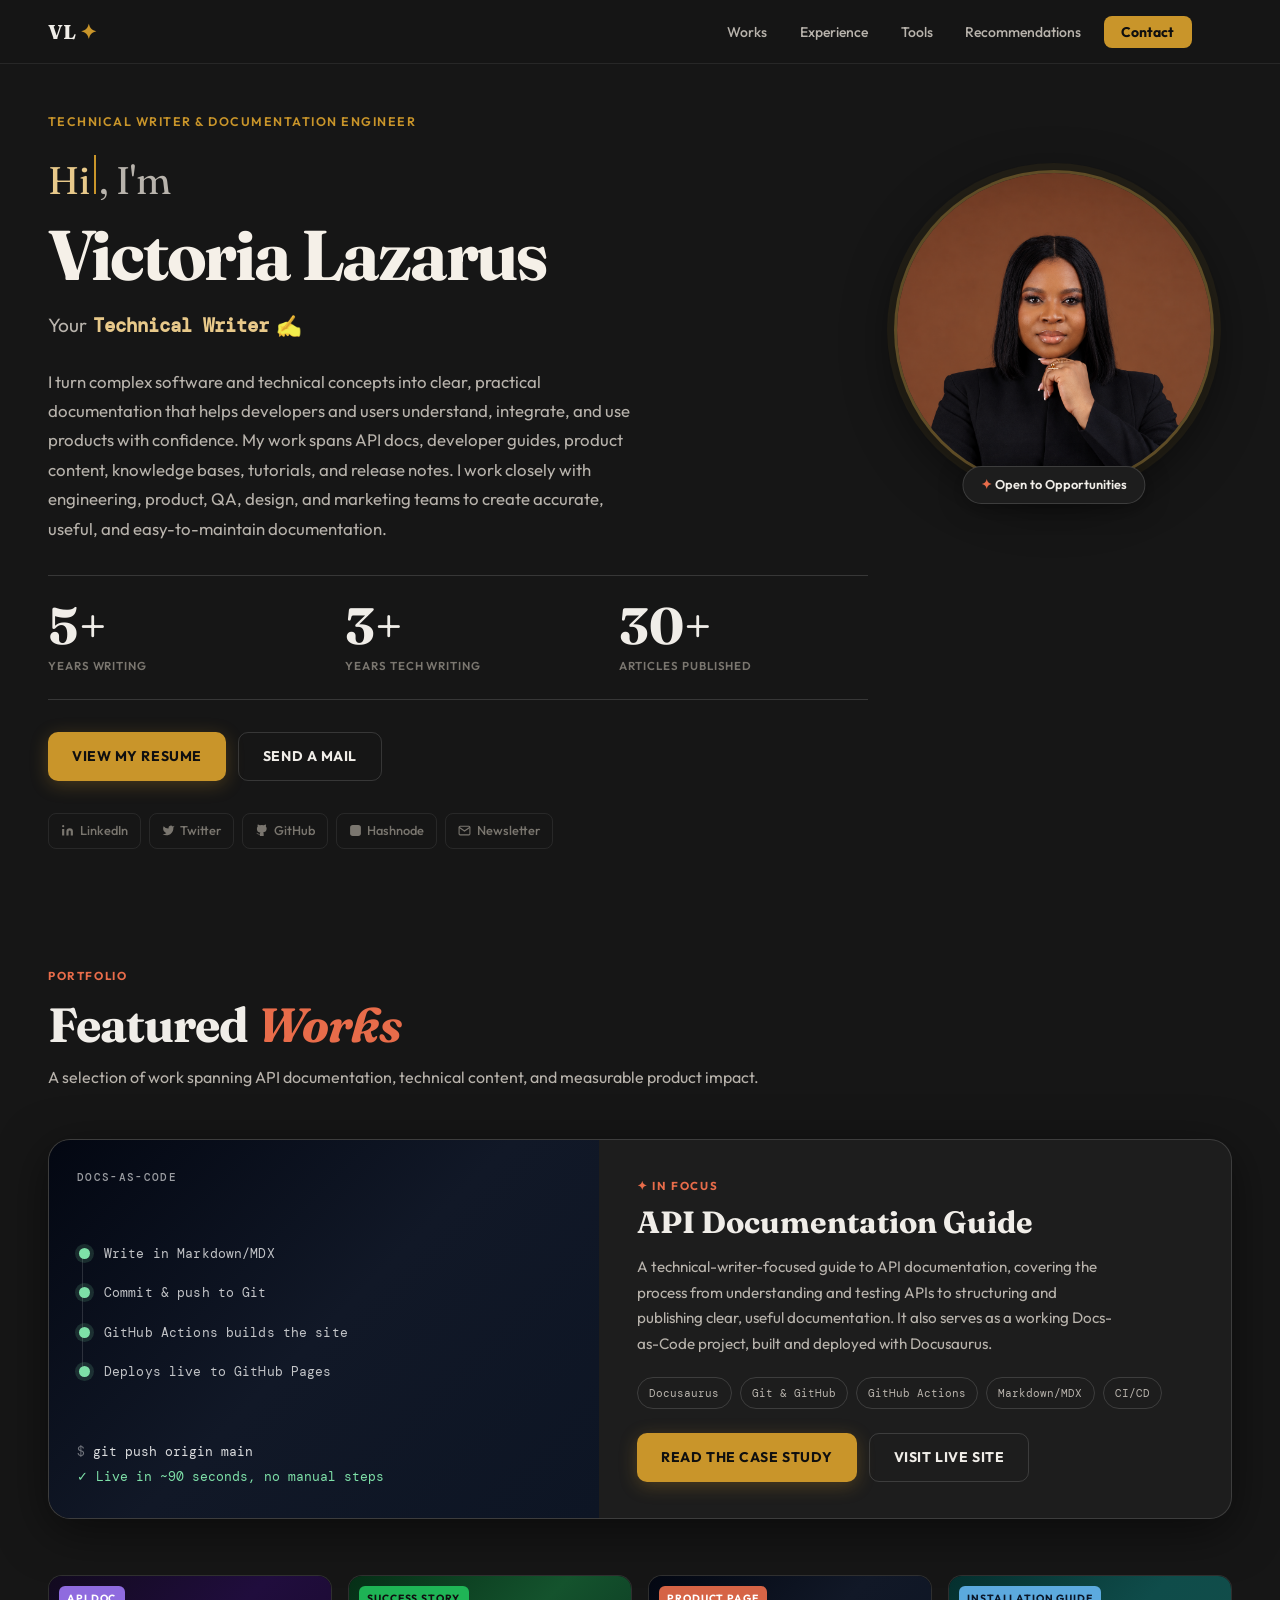
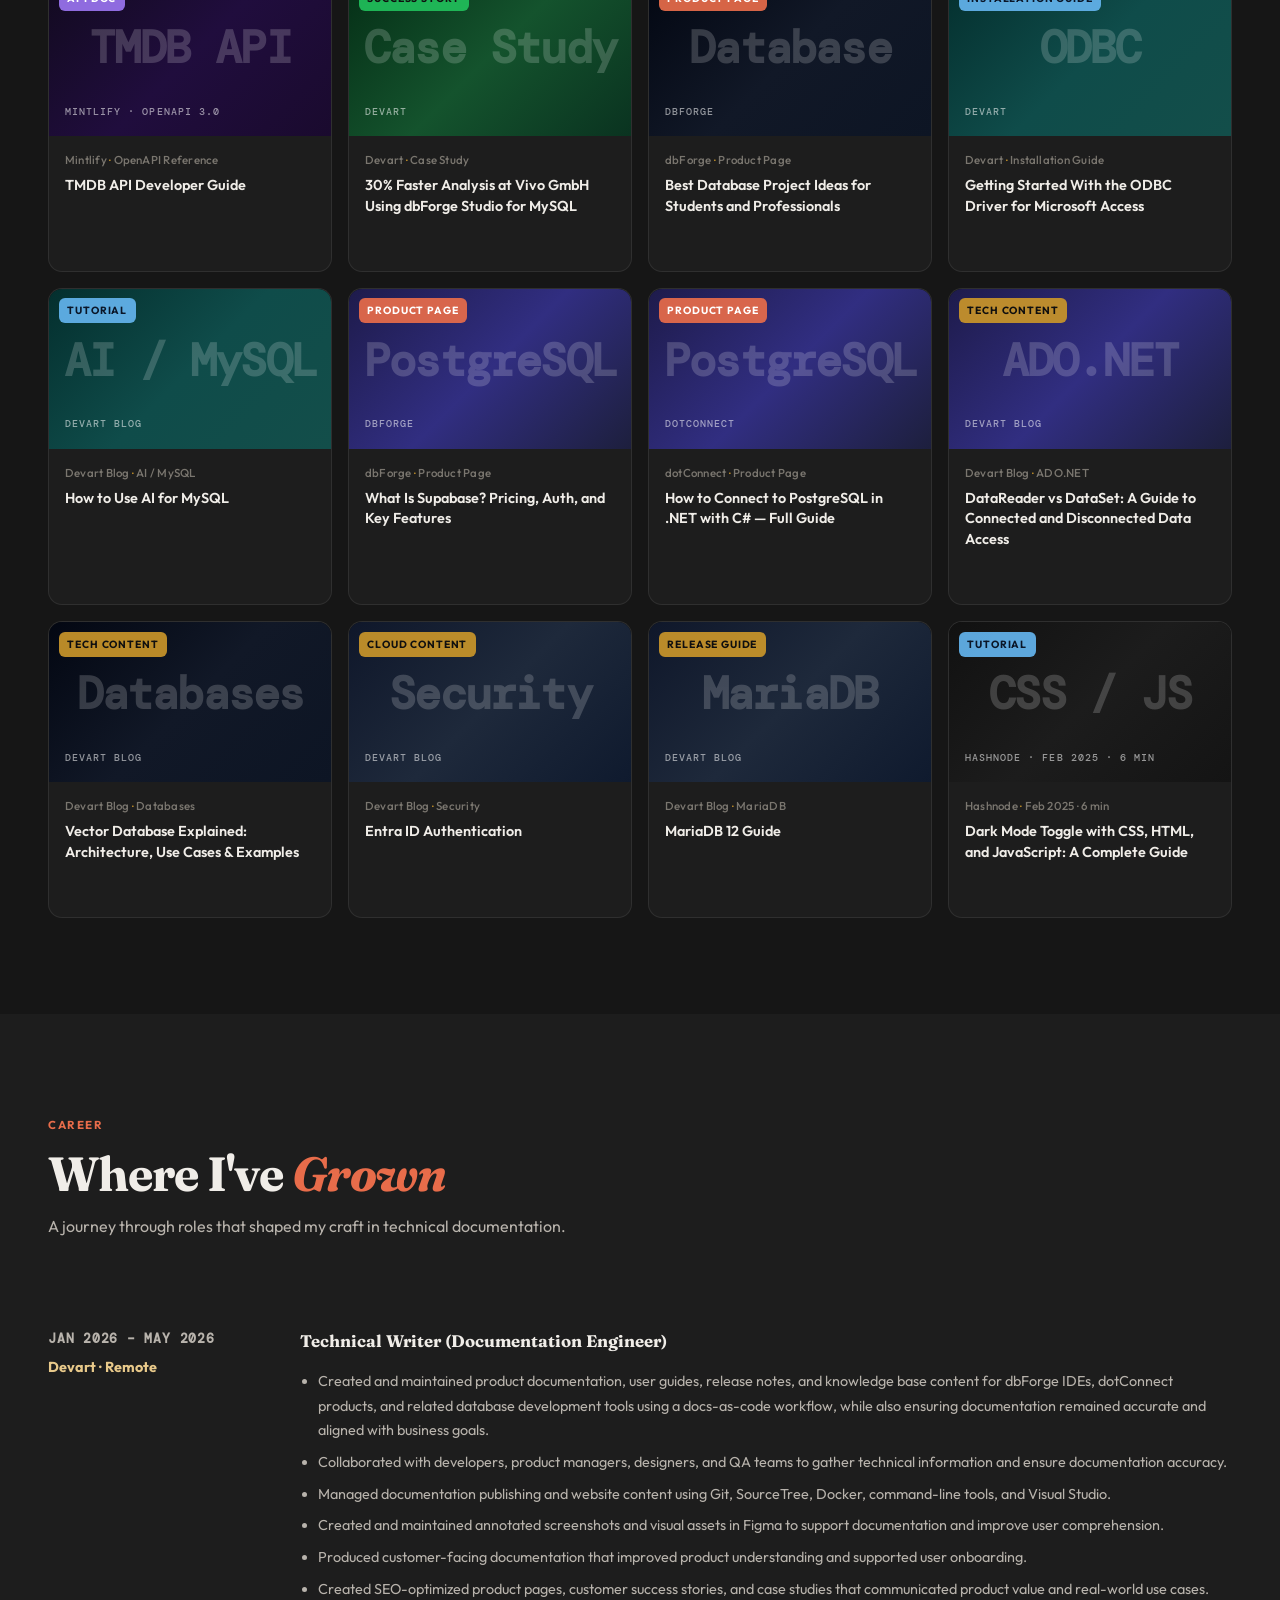
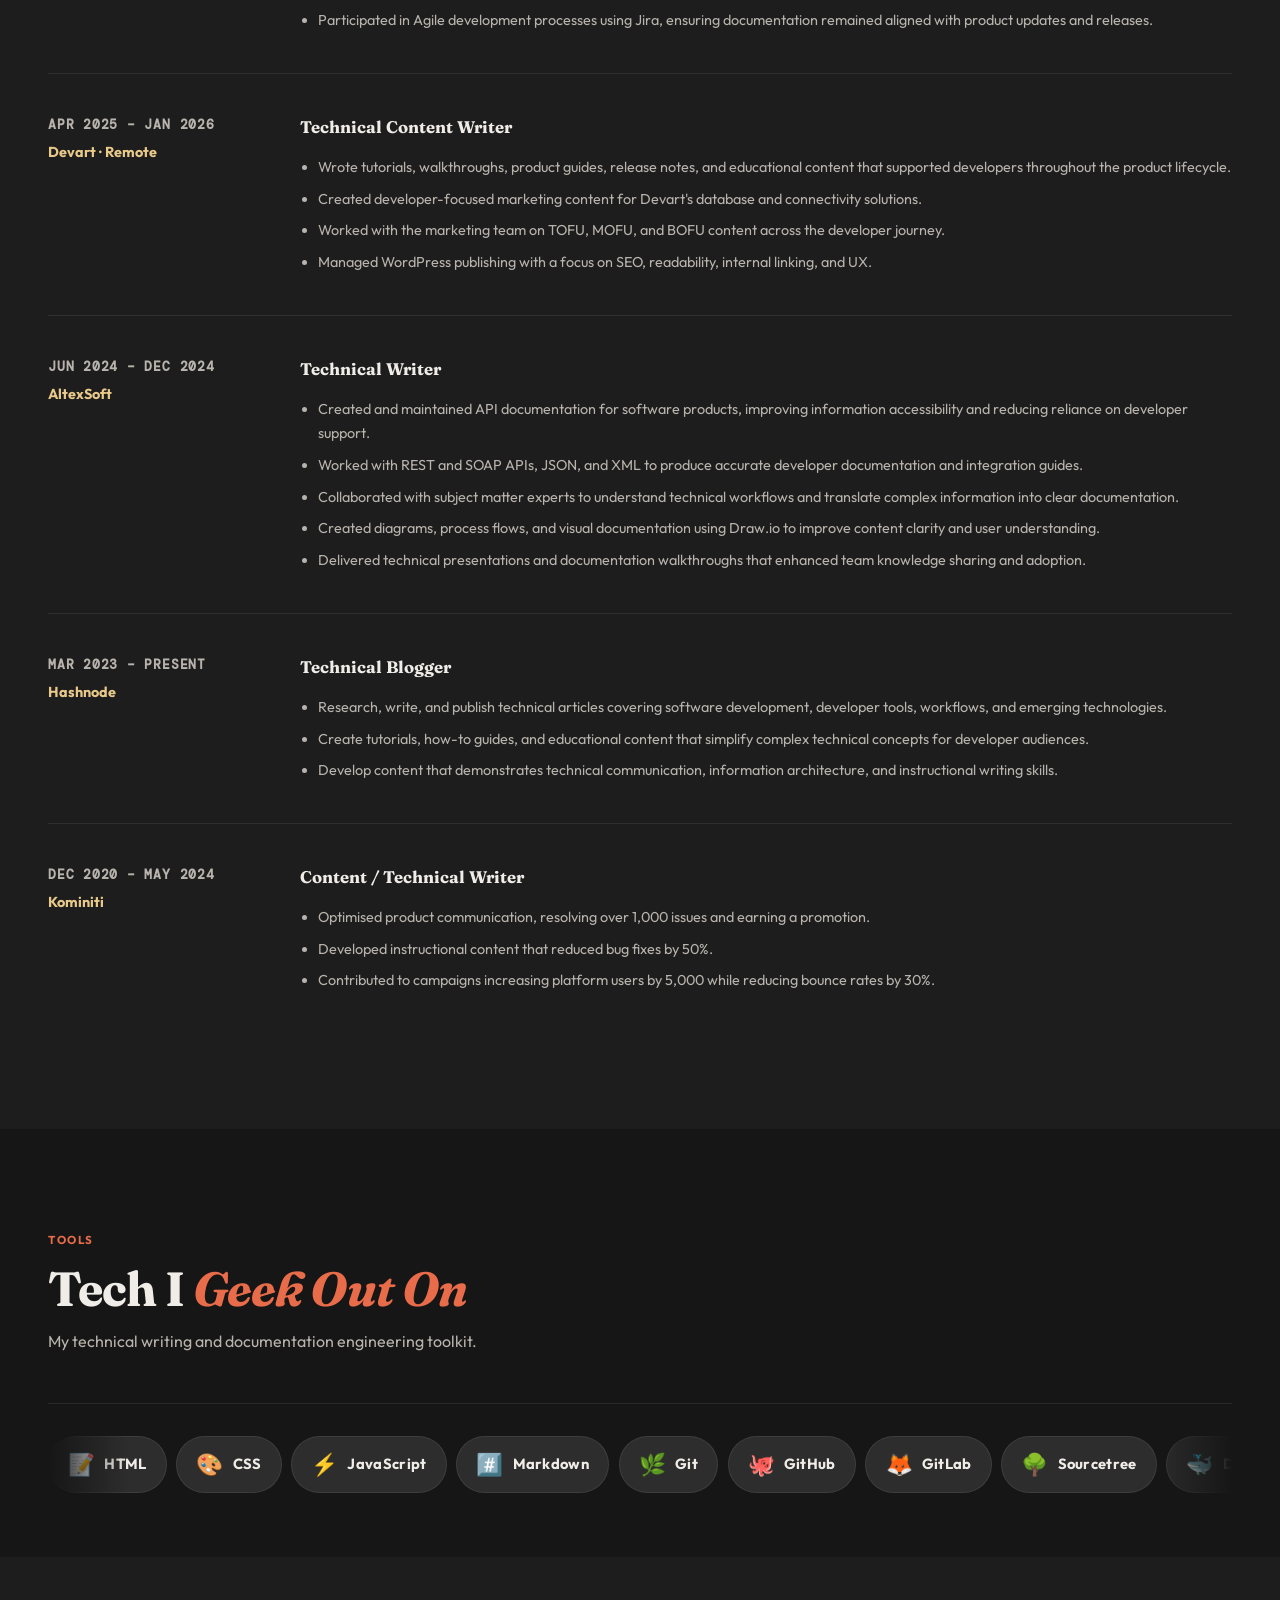
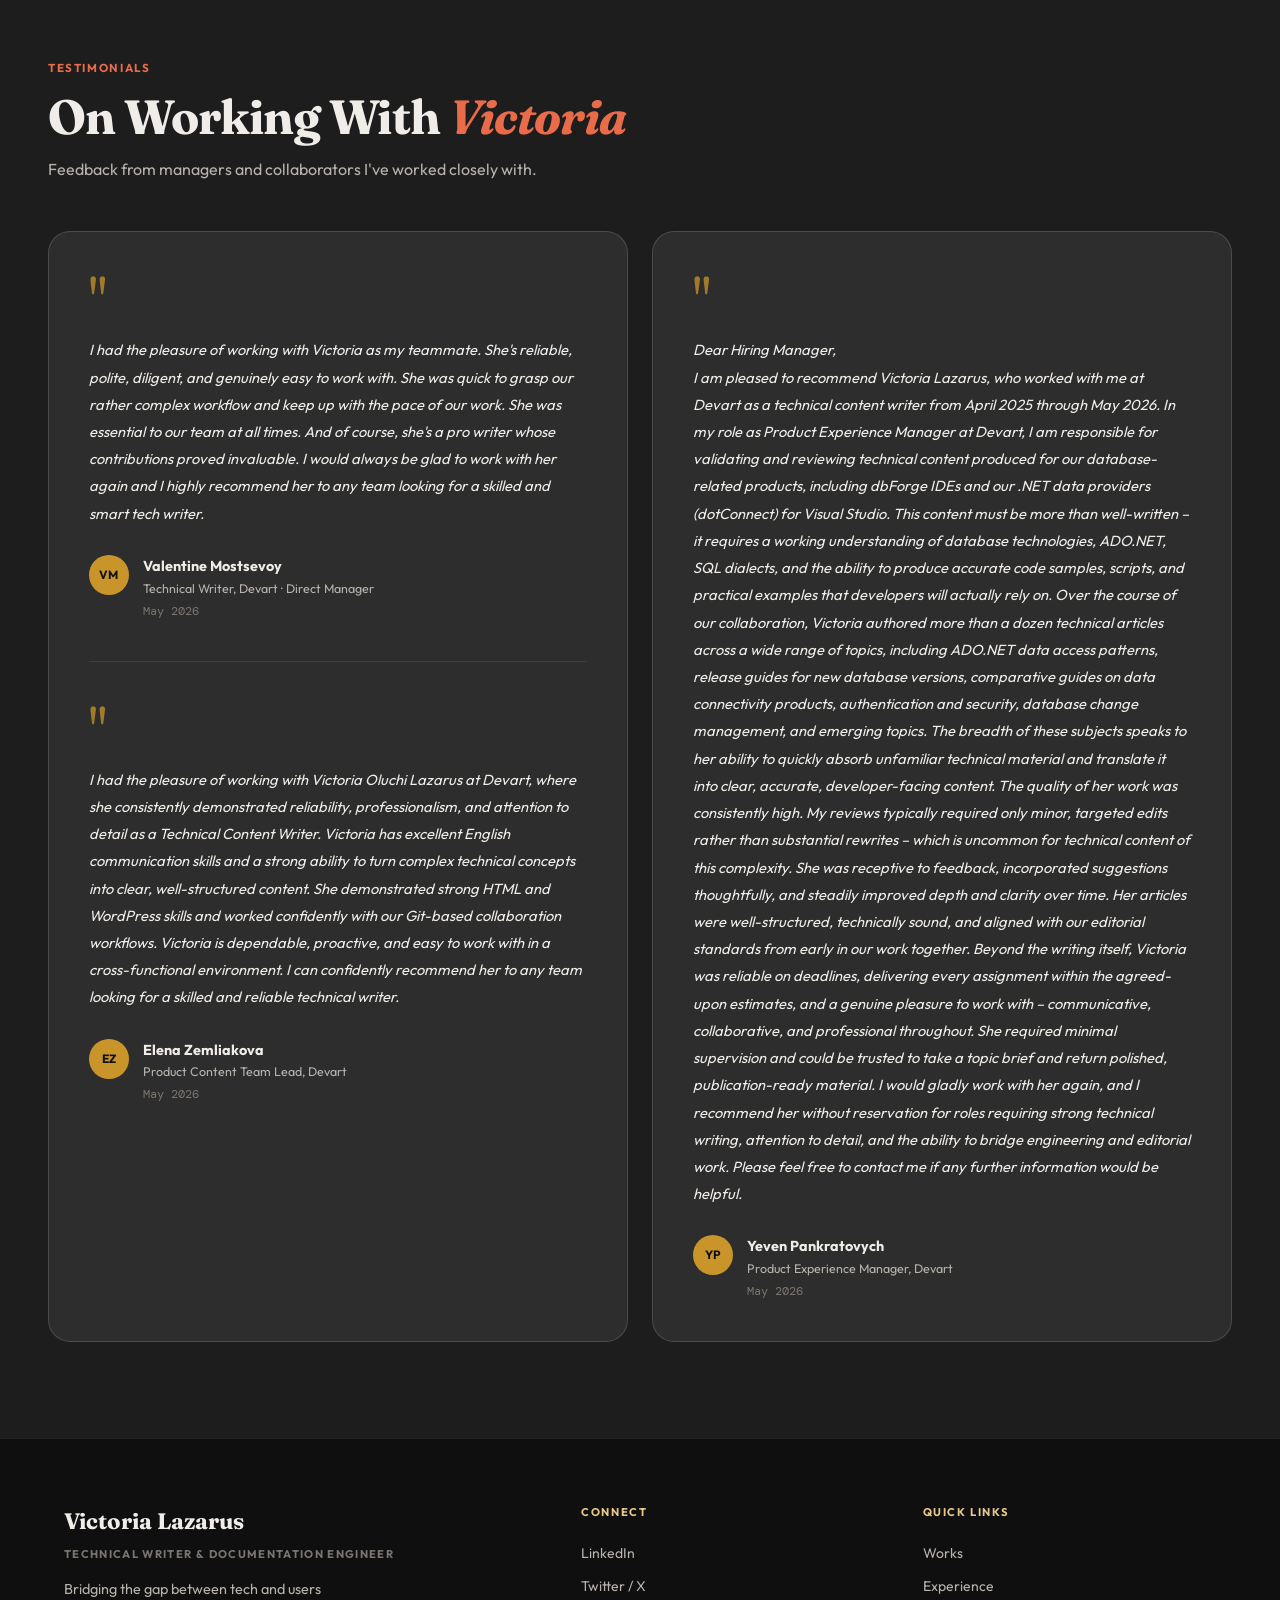
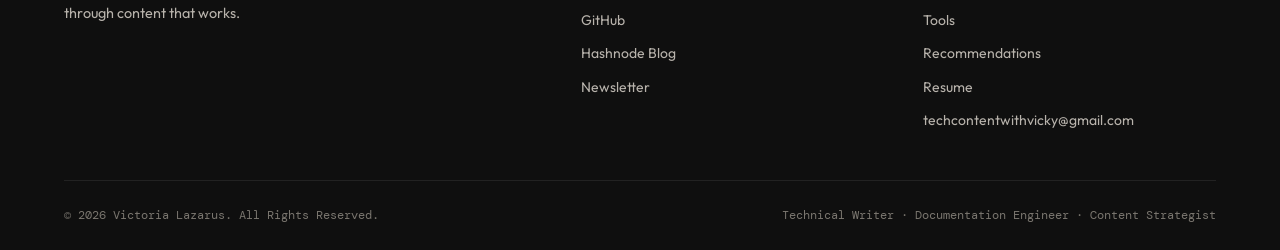
==== index.html @ 42a5b12c "Edit bio for clarity" ====
<!DOCTYPE html>
<html lang="en">
<head>
  <meta charset="UTF-8" />
  <meta name="viewport" content="width=device-width, initial-scale=1.0" />
  <title>Victoria Lazarus — Technical Writer</title>
  <meta name="description" content="Technical Writer & Documentation Engineer with experience in developer content, API documentation, and content strategy." />
  <link href="https://fonts.googleapis.com/css2?family=Fraunces:ital,wght@0,400;0,700;1,400;1,700&family=Outfit:wght@300;400;500;600;700&family=DM+Mono:wght@400;500&display=swap" rel="stylesheet" />
  <link rel="stylesheet" href="styles.css?v=9" />
  <style>
    /* ── CUSTOM CARD VISUALS ── */
    .card-visual {
      width: 100%; height: 100%;
      display: flex; flex-direction: column;
      align-items: flex-start; justify-content: flex-end;
      padding: 1rem;
      position: relative; overflow: hidden;
    }
    .card-visual-icon {
      position: absolute; top: 50%; left: 50%;
      transform: translate(-50%, -60%);
      font-size: 2.8rem; opacity: 0.18;
      pointer-events: none;
      font-family: 'DM Mono', monospace;
      color: #fff; white-space: nowrap;
      letter-spacing: -0.04em; font-weight: 700;
    }
    .card-visual-tag {
      font-family: 'DM Mono', monospace;
      font-size: 0.65rem; font-weight: 500;
      letter-spacing: 0.1em; text-transform: uppercase;
      opacity: 0.55; color: #fff; position: relative; z-index: 1;
    }
    /* card colour themes */
    .cv-indigo  { background: linear-gradient(135deg, #1e1b4b 0%, #312e81 50%, #1d1f3d 100%); }
    .cv-teal    { background: linear-gradient(135deg, #042f2e 0%, #0f4c4a 50%, #134e4a 100%); }
    .cv-slate   { background: linear-gradient(135deg, #0f172a 0%, #1e293b 50%, #0f1a2e 100%); }
    .cv-amber   { background: linear-gradient(135deg, #1c1200 0%, #3d2800 50%, #2a1c00 100%); }
    .cv-rose    { background: linear-gradient(135deg, #1f0a0a 0%, #3b1010 50%, #2a0d0d 100%); }
    .cv-violet  { background: linear-gradient(135deg, #1a0a2e 0%, #2d1060 50%, #1e0a3c 100%); }
    .cv-emerald { background: linear-gradient(135deg, #052e16 0%, #14532d 50%, #0a3320 100%); }
    .cv-blue    { background: linear-gradient(135deg, #0a1628 0%, #0c2a52 50%, #071220 100%); }
    .cv-navy    { background: linear-gradient(135deg, #030712 0%, #111827 50%, #0d1524 100%); }
    .cv-green   { background: linear-gradient(135deg, #0a1a0a 0%, #0d2b0d 50%, #112211 100%); }
    .cv-crimson { background: linear-gradient(135deg, #1a0a0a 0%, #2f0d0d 50%, #3d1515 100%); }
    .cv-gold    { background: linear-gradient(135deg, #1a1400 0%, #332800 50%, #2a2000 100%); }
    .cv-ocean   { background: linear-gradient(135deg, #00111a 0%, #00243a 50%, #001829 100%); }
    .cv-purple  { background: linear-gradient(135deg, #120a1f 0%, #200d3d 50%, #1a0a2e 100%); }
    .cv-dark    { background: linear-gradient(135deg, #111111 0%, #1c1c1c 50%, #141414 100%); }

    /* ── SPOTLIGHT: FEATURED PROJECT ── */
    .spotlight {
      display: grid; grid-template-columns: 1fr 1.15fr; gap: 0;
      border: 1px solid var(--border2); border-radius: var(--radius-lg);
      overflow: hidden; margin-bottom: 3.5rem; background: var(--surface);
      box-shadow: var(--shadow-lg);
    }
    .spotlight-visual {
      position: relative; min-height: 300px;
      display: flex; flex-direction: column; justify-content: space-between;
      padding: 1.75rem;
    }
    .spotlight-visual-tag {
      font-family: 'DM Mono', monospace; font-size: 0.7rem; font-weight: 500;
      letter-spacing: 0.12em; text-transform: uppercase; color: rgba(255,255,255,0.6);
    }
    .spotlight-terminal {
      font-family: 'DM Mono', monospace; font-size: 0.8rem; line-height: 2;
      color: rgba(255,255,255,0.85);
    }
    .spotlight-terminal .st-dim { color: rgba(255,255,255,0.4); }
    .spotlight-terminal .st-accent { color: #7ee0a8; }

    .spotlight-pipeline {
      display: flex; flex-direction: column; gap: 1.15rem;
      margin: 1.75rem 0; padding-left: 0.15rem; position: relative;
    }
    .spotlight-pipeline::before {
      content: ''; position: absolute; left: 5px; top: 9px; bottom: 9px;
      width: 1px; background: rgba(255,255,255,0.14);
    }
    .sp-step { display: flex; align-items: center; gap: 0.85rem; position: relative; z-index: 1; }
    .sp-dot {
      width: 11px; height: 11px; border-radius: 50%; flex-shrink: 0;
      background: #7ee0a8; box-shadow: 0 0 0 4px rgba(126,224,168,0.15);
    }
    .sp-label {
      font-family: 'DM Mono', monospace; font-size: 0.8rem;
      color: rgba(255,255,255,0.75); letter-spacing: 0.01em;
    }
    .spotlight-body {
      padding: 2.25rem clamp(1.5rem, 3vw, 2.75rem);
      display: flex; flex-direction: column; justify-content: center;
    }
    .spotlight-eyebrow {
      font-size: 0.72rem; font-weight: 700; letter-spacing: 0.14em;
      text-transform: uppercase; color: var(--accent-coral); margin-bottom: 0.6rem;
    }
    .spotlight-title {
      font-family: 'Fraunces', serif; font-size: clamp(1.5rem, 2.4vw, 2rem);
      font-weight: 700; color: var(--text); margin-bottom: 0.85rem;
    }
    .spotlight-desc {
      color: var(--text2); font-size: 0.95rem; line-height: 1.7;
      margin-bottom: 1.25rem; max-width: 48ch;
    }
    .spotlight-tags { display: flex; flex-wrap: wrap; gap: 0.5rem; margin-bottom: 1.5rem; }
    .spotlight-tags span {
      font-family: 'DM Mono', monospace; font-size: 0.7rem;
      padding: 0.35rem 0.7rem; border: 1px solid var(--border2);
      border-radius: 999px; color: var(--text2);
    }
    .spotlight-cta { display: flex; gap: 0.75rem; flex-wrap: wrap; }
    @media (max-width: 760px) {
      .spotlight { grid-template-columns: 1fr; }
      .spotlight-visual { min-height: 200px; }
    }
  </style>
</head>
<body>

<div class="mobile-overlay" id="mobileOverlay"></div>
<div class="mobile-menu" id="mobileMenu">
  <a href="#works" class="mobile-link">Works</a>
  <a href="#experience" class="mobile-link">Experience</a>
  <a href="#tools" class="mobile-link">Tools</a>
  <a href="#recommendations" class="mobile-link">Recommendations</a>
  <a href="https://eu.wps.com/cms/docs/d/cbRadrJKsq3EQZR7" target="_blank" class="mobile-link">My Resume</a>
  <a href="mailto:techcontentwithvicky@gmail.com" class="mobile-link">Contact</a>
</div>

<nav id="mainNav">
  <a href="#" class="nav-logo">VL <span>✦</span></a>
  <ul class="nav-links">
    <li><a href="#works">Works</a></li>
    <li><a href="#experience">Experience</a></li>
    <li><a href="#tools">Tools</a></li>
    <li><a href="#recommendations">Recommendations</a></li>
    <li><a href="mailto:techcontentwithvicky@gmail.com" class="nav-cta">Contact</a></li>
  </ul>
  <button class="hamburger" id="hamburgerBtn" aria-label="Toggle menu">
    <span></span><span></span><span></span>
  </button>
</nav>

<!-- ══════════════ HERO ══════════════ -->
<section class="hero" id="home">
  <div class="hero-text">
    <p class="hero-eyebrow">Technical Writer &amp; Documentation Engineer</p>
    <div class="hero-greeting">
      <span class="typing-text">Hi</span><span class="cursor-blink"></span><span class="hero-greeting-static">, I'm</span>
    </div>
    <h1 class="hero-name">Victoria Lazarus</h1>
    <p class="hero-discipline">
      Your <span class="discipline-word">Technical Writer</span>
      <span class="discipline-illustration"><svg width="42" height="36" viewBox="0 0 48 40" fill="none" xmlns="http://www.w3.org/2000/svg"></svg></span>
    </p>
    <p class="hero-bio">I turn complex software and technical concepts into clear, practical documentation that helps developers and users understand, integrate, and use products with confidence. My work spans API docs, developer guides, product content, knowledge bases, tutorials, and release notes. I work closely with engineering, product, QA, design, and marketing teams to create accurate, useful, and easy-to-maintain documentation.</p>
    <div class="hero-stats">
      <div class="stat-item"><span class="stat-num">5+</span><span class="stat-label">Years Writing</span></div>
      <div class="stat-divider"></div>
      <div class="stat-item"><span class="stat-num">3+</span><span class="stat-label">Years Tech Writing</span></div>
      <div class="stat-divider"></div>
      <div class="stat-item"><span class="stat-num">30+</span><span class="stat-label">Articles Published</span></div>
    </div>
    <div class="hero-cta">
      <a href="https://eu.wps.com/cms/docs/d/cbRadrJKsq3EQZR7" target="_blank" class="btn btn-primary">View My Resume</a>
      <a href="mailto:techcontentwithvicky@gmail.com" class="btn btn-outline">Send a Mail</a>
    </div>
    <div class="hero-socials">
      <a href="https://linkedin.com/in/victoria-lazarus" target="_blank" class="social-link">
        <svg width="13" height="13" viewBox="0 0 24 24" fill="currentColor"><path d="M16 8a6 6 0 016 6v7h-4v-7a2 2 0 00-2-2 2 2 0 00-2 2v7h-4v-7a6 6 0 016-6zM2 9h4v12H2z"/><circle cx="4" cy="4" r="2"/></svg>
        LinkedIn
      </a>
      <a href="https://twitter.com/Toria_Oluchi" target="_blank" class="social-link">
        <svg width="13" height="13" viewBox="0 0 24 24" fill="currentColor"><path d="M23 3a10.9 10.9 0 01-3.14 1.53 4.48 4.48 0 00-7.86 3v1A10.66 10.66 0 013 4s-4 9 5 13a11.64 11.64 0 01-7 2c9 5 20 0 20-11.5a4.5 4.5 0 00-.08-.83A7.72 7.72 0 0023 3z"/></svg>
        Twitter
      </a>
      <a href="https://github.com/VictoriaLazarus" target="_blank" class="social-link">
        <svg width="13" height="13" viewBox="0 0 24 24" fill="currentColor"><path d="M9 19c-5 1.5-5-2.5-7-3m14 6v-3.87a3.37 3.37 0 00-.94-2.61c3.14-.35 6.44-1.54 6.44-7A5.44 5.44 0 0020 4.77 5.07 5.07 0 0019.91 1S18.73.65 16 2.48a13.38 13.38 0 00-7 0C6.27.65 5.09 1 5.09 1A5.07 5.07 0 005 4.77a5.44 5.44 0 00-1.5 3.78c0 5.42 3.3 6.61 6.44 7A3.37 3.37 0 009 18.13V22"/></svg>
        GitHub
      </a>
      <a href="https://hashnode.com/@Vicisagem" target="_blank" class="social-link">
        <svg width="13" height="13" viewBox="0 0 24 24" fill="currentColor"><rect x="2" y="2" width="20" height="20" rx="5"/></svg>
        Hashnode
      </a>
      <a href="https://www.linkedin.com/newsletters/dear-technical-writers-7169617343709491200" target="_blank" class="social-link">
        <svg width="13" height="13" viewBox="0 0 24 24" fill="none" stroke="currentColor" stroke-width="2"><path d="M4 4h16c1.1 0 2 .9 2 2v12c0 1.1-.9 2-2 2H4c-1.1 0-2-.9-2-2V6c0-1.1.9-2 2-2z"/><polyline points="22,6 12,13 2,6"/></svg>
        Newsletter
      </a>
    </div>
  </div>
  <div class="hero-image-col">
    <div class="hero-photo-wrapper">
      <div class="hero-photo-placeholder">
        <img src="images/victoria.jpg" alt="Victoria Lazarus" class="hero-photo" />
      </div>
      <div class="hero-photo-badge"><span>✦</span> Open to Opportunities</div>
    </div>
  </div>
</section>

<!-- ══════════════ WORKS ══════════════ -->
<section class="section-wrap" id="works" style="padding-top: 3rem;">
  <div class="section-tag">Portfolio</div>
  <h2 class="section-title fade-up">Featured <em>Works</em></h2>
  <p class="section-sub fade-up">A selection of work spanning API documentation, technical content, and measurable product impact.</p>

  <!-- FEATURED PROJECT SPOTLIGHT -->
  <div class="spotlight fade-up">
    <div class="spotlight-visual cv-navy">
      <span class="spotlight-visual-tag">Docs-as-Code</span>

      <div class="spotlight-pipeline">
        <div class="sp-step"><span class="sp-dot"></span><span class="sp-label">Write in Markdown/MDX</span></div>
        <div class="sp-step"><span class="sp-dot"></span><span class="sp-label">Commit &amp; push to Git</span></div>
        <div class="sp-step"><span class="sp-dot"></span><span class="sp-label">GitHub Actions builds the site</span></div>
        <div class="sp-step"><span class="sp-dot"></span><span class="sp-label">Deploys live to GitHub Pages</span></div>
      </div>

      <div class="spotlight-terminal">
        <p><span class="st-dim">$</span> git push origin main</p>
        <p class="st-accent">✓ Live in ~90 seconds, no manual steps</p>
      </div>
    </div>
    <div class="spotlight-body">
      <span class="spotlight-eyebrow">✦ In Focus</span>
      <h3 class="spotlight-title">API Documentation Guide</h3>
      <p class="spotlight-desc">A technical-writer-focused guide to API documentation, covering the process from understanding and testing APIs to structuring and publishing clear, useful documentation. It also serves as a working Docs-as-Code project, built and deployed with Docusaurus.</p>
      <div class="spotlight-tags">
        <span>Docusaurus</span><span>Git &amp; GitHub</span><span>GitHub Actions</span><span>Markdown/MDX</span><span>CI/CD</span>
      </div>
      <div class="spotlight-cta">
        <a href="case-study-api-docs.html" class="btn btn-primary">Read the Case Study</a>
        <a href="https://victorialazarus.github.io/api-documentation-guide/" target="_blank" class="btn btn-outline">Visit Live Site</a>
      </div>
    </div>
  </div>

  <!-- FEATURED WORKS -->
  <div class="works-grid">

    <a href="case-study-tmdb-api.html" class="work-card">
      <div class="work-card-img">
        <div class="card-visual cv-purple">
          <span class="card-visual-icon">TMDB API</span>
          <span class="card-visual-tag">Mintlify · OpenAPI 3.0</span>
        </div>
        <span class="work-card-type apidoc">API Doc</span>
      </div>
      <div class="work-card-body">
        <p class="work-card-meta">Mintlify <span>·</span> OpenAPI Reference</p>
        <p class="work-card-title">TMDB API Developer Guide</p>
      </div>
      <div class="work-card-arrow"><span class="work-card-pill">Read guide&nbsp;<svg viewBox="0 0 16 16" fill="none" stroke="currentColor" stroke-width="2.2" stroke-linecap="round" stroke-linejoin="round"><path d="M3 8h10M9 4l4 4-4 4"/></svg></span></div>
    </a>

    <a href="https://www.devart.com/success-story/vivo.html" target="_blank" class="work-card">
      <div class="work-card-img">
        <div class="card-visual cv-emerald">
          <span class="card-visual-icon">Case Study</span>
          <span class="card-visual-tag">Devart</span>
        </div>
        <span class="work-card-type success">Success Story</span>
      </div>
      <div class="work-card-body">
        <p class="work-card-meta">Devart <span>·</span> Case Study</p>
        <p class="work-card-title">30% Faster Analysis at Vivo GmbH Using dbForge Studio for MySQL</p>
      </div>
      <div class="work-card-arrow"><span class="work-card-pill">Read story&nbsp;<svg viewBox="0 0 16 16" fill="none" stroke="currentColor" stroke-width="2.2" stroke-linecap="round" stroke-linejoin="round"><path d="M3 8h10M9 4l4 4-4 4"/></svg></span></div>
    </a>
    <a href="https://www.devart.com/dbforge/database-project-ideas.html" target="_blank" class="work-card">
      <div class="work-card-img">
        <div class="card-visual cv-navy">
          <span class="card-visual-icon">Database</span>
          <span class="card-visual-tag">dbForge</span>
        </div>
        <span class="work-card-type landing">Product Page</span>
      </div>
      <div class="work-card-body">
        <p class="work-card-meta">dbForge <span>·</span> Product Page</p>
        <p class="work-card-title">Best Database Project Ideas for Students and Professionals</p>
      </div>
      <div class="work-card-arrow"><span class="work-card-pill">View page&nbsp;<svg viewBox="0 0 16 16" fill="none" stroke="currentColor" stroke-width="2.2" stroke-linecap="round" stroke-linejoin="round"><path d="M3 8h10M9 4l4 4-4 4"/></svg></span></div>
    </a>
    
    <a href="https://www.devart.com/odbc/access/getting-started-guide.html" target="_blank" class="work-card">
      <div class="work-card-img">
        <div class="card-visual cv-teal">
          <span class="card-visual-icon">ODBC</span>
          <span class="card-visual-tag">Devart</span>
        </div>
        <span class="work-card-type guide">Installation Guide</span>
      </div>
      <div class="work-card-body">
        <p class="work-card-meta">Devart <span>·</span> Installation Guide</p>
        <p class="work-card-title">Getting Started With the ODBC Driver for Microsoft Access</p>
      </div>
      <div class="work-card-arrow"><span class="work-card-pill">Read guide&nbsp;<svg viewBox="0 0 16 16" fill="none" stroke="currentColor" stroke-width="2.2" stroke-linecap="round" stroke-linejoin="round"><path d="M3 8h10M9 4l4 4-4 4"/></svg></span></div>
    </a>
    
    <a href="https://blog.devart.com/how-to-use-ai-for-mysql.html" target="_blank" class="work-card">
      <div class="work-card-img">
        <div class="card-visual cv-teal">
          <span class="card-visual-icon">AI / MySQL</span>
          <span class="card-visual-tag">Devart Blog</span>
        </div>
        <span class="work-card-type guide">Tutorial</span>
      </div>
      <div class="work-card-body">
        <p class="work-card-meta">Devart Blog <span>·</span> AI / MySQL</p>
        <p class="work-card-title">How to Use AI for MySQL</p>
      </div>
      <div class="work-card-arrow"><span class="work-card-pill">Read article&nbsp;<svg viewBox="0 0 16 16" fill="none" stroke="currentColor" stroke-width="2.2" stroke-linecap="round" stroke-linejoin="round"><path d="M3 8h10M9 4l4 4-4 4"/></svg></span></div>
    </a>

    <a href="https://www.devart.com/dbforge/postgresql/studio/what-is-supabase.html" target="_blank" class="work-card">
      <div class="work-card-img">
        <div class="card-visual cv-indigo">
          <span class="card-visual-icon">PostgreSQL</span>
          <span class="card-visual-tag">dbForge</span>
        </div>
        <span class="work-card-type landing">Product Page</span>
      </div>
      <div class="work-card-body">
        <p class="work-card-meta">dbForge <span>·</span> Product Page</p>
        <p class="work-card-title">What Is Supabase? Pricing, Auth, and Key Features</p>
      </div>
      <div class="work-card-arrow"><span class="work-card-pill">View page&nbsp;<svg viewBox="0 0 16 16" fill="none" stroke="currentColor" stroke-width="2.2" stroke-linecap="round" stroke-linejoin="round"><path d="M3 8h10M9 4l4 4-4 4"/></svg></span></div>
    </a>

    <a href="https://www.devart.com/dotconnect/postgresql/connect-postgresql-in-net.html" target="_blank" class="work-card">
      <div class="work-card-img">
        <div class="card-visual cv-indigo">
          <span class="card-visual-icon">PostgreSQL</span>
          <span class="card-visual-tag">dotConnect</span>
        </div>
        <span class="work-card-type landing">Product Page</span>
      </div>
      <div class="work-card-body">
        <p class="work-card-meta">dotConnect <span>·</span> Product Page</p>
        <p class="work-card-title">How to Connect to PostgreSQL in .NET with C# — Full Guide</p>
      </div>
      <div class="work-card-arrow"><span class="work-card-pill">View page&nbsp;<svg viewBox="0 0 16 16" fill="none" stroke="currentColor" stroke-width="2.2" stroke-linecap="round" stroke-linejoin="round"><path d="M3 8h10M9 4l4 4-4 4"/></svg></span></div>
    </a>
    
<a href="https://blog.devart.com/datareader-vs-dataset-a-guide-to-connected-and-disconnected-data-access.html" target="_blank" class="work-card">
      <div class="work-card-img">
        <div class="card-visual cv-indigo">
          <span class="card-visual-icon">ADO.NET</span>
          <span class="card-visual-tag">Devart Blog</span>
        </div>
        <span class="work-card-type">Tech Content</span>
      </div>
      <div class="work-card-body">
        <p class="work-card-meta">Devart Blog <span>·</span> ADO.NET</p>
        <p class="work-card-title">DataReader vs DataSet: A Guide to Connected and Disconnected Data Access</p>
      </div>
      <div class="work-card-arrow"><span class="work-card-pill">Read article&nbsp;<svg viewBox="0 0 16 16" fill="none" stroke="currentColor" stroke-width="2.2" stroke-linecap="round" stroke-linejoin="round"><path d="M3 8h10M9 4l4 4-4 4"/></svg></span></div>
    </a>

    <a href="https://blog.devart.com/vector-database-explained-architecture-use-cases-examples.html" target="_blank" class="work-card">
      <div class="work-card-img">
        <div class="card-visual cv-navy">
          <span class="card-visual-icon">Databases</span>
          <span class="card-visual-tag">Devart Blog</span>
        </div>
        <span class="work-card-type">Tech Content</span>
      </div>
      <div class="work-card-body">
        <p class="work-card-meta">Devart Blog <span>·</span> Databases</p>
        <p class="work-card-title">Vector Database Explained: Architecture, Use Cases &amp; Examples</p>
      </div>
      <div class="work-card-arrow"><span class="work-card-pill">Read article&nbsp;<svg viewBox="0 0 16 16" fill="none" stroke="currentColor" stroke-width="2.2" stroke-linecap="round" stroke-linejoin="round"><path d="M3 8h10M9 4l4 4-4 4"/></svg></span></div>
    </a>

    <a href="https://blog.devart.com/entra-id-authentication.html" target="_blank" class="work-card">
      <div class="work-card-img">
        <div class="card-visual cv-slate">
          <span class="card-visual-icon">Security</span>
          <span class="card-visual-tag">Devart Blog</span>
        </div>
        <span class="work-card-type">Cloud Content</span>
      </div>
      <div class="work-card-body">
        <p class="work-card-meta">Devart Blog <span>·</span> Security</p>
        <p class="work-card-title">Entra ID Authentication</p>
      </div>
      <div class="work-card-arrow"><span class="work-card-pill">Read article&nbsp;<svg viewBox="0 0 16 16" fill="none" stroke="currentColor" stroke-width="2.2" stroke-linecap="round" stroke-linejoin="round"><path d="M3 8h10M9 4l4 4-4 4"/></svg></span></div>
    </a>
    
    <a href="https://blog.devart.com/mariadb-12-guide.html" target="_blank" class="work-card">
      <div class="work-card-img">
        <div class="card-visual cv-slate">
          <span class="card-visual-icon">MariaDB</span>
          <span class="card-visual-tag">Devart Blog</span>
        </div>
        <span class="work-card-type">Release guide</span>
      </div>
      <div class="work-card-body">
        <p class="work-card-meta">Devart Blog <span>·</span> MariaDB</p>
        <p class="work-card-title">MariaDB 12 Guide</p>
      </div>
      <div class="work-card-arrow"><span class="work-card-pill">Read article&nbsp;<svg viewBox="0 0 16 16" fill="none" stroke="currentColor" stroke-width="2.2" stroke-linecap="round" stroke-linejoin="round"><path d="M3 8h10M9 4l4 4-4 4"/></svg></span></div>
    </a>

    <a href="https://vickylazarus.hashnode.dev/dark-mode-toggle-with-css-html-and-javascript-a-complete-guide" target="_blank" class="work-card">
      <div class="work-card-img">
        <div class="card-visual cv-dark">
          <span class="card-visual-icon">CSS / JS</span>
          <span class="card-visual-tag">Hashnode · Feb 2025 · 6 min</span>
        </div>
        <span class="work-card-type guide">Tutorial</span>
      </div>
      <div class="work-card-body">
        <p class="work-card-meta">Hashnode <span>·</span> Feb 2025 · 6 min</p>
        <p class="work-card-title">Dark Mode Toggle with CSS, HTML, and JavaScript: A Complete Guide</p>
      </div>
      <div class="work-card-arrow"><span class="work-card-pill">Read guide&nbsp;<svg viewBox="0 0 16 16" fill="none" stroke="currentColor" stroke-width="2.2" stroke-linecap="round" stroke-linejoin="round"><path d="M3 8h10M9 4l4 4-4 4"/></svg></span></div>
    </a>

  </div>
</section>

<!-- ══════════════ EXPERIENCE ══════════════ -->
<section class="section-wrap alt" id="experience">
  <div class="section-tag">Career</div>
  <h2 class="section-title fade-up">Where I've <em>Grown</em></h2>
  <p class="section-sub fade-up">A journey through roles that shaped my craft in technical documentation.</p>
  <div class="exp-list">
    <div class="exp-item fade-up">
      <div><p class="exp-period">Jan 2026 – May 2026</p><div class="exp-company-row"><span class="exp-company-name">Devart · Remote</span></div></div>
      <div>
        <p class="exp-role">Technical Writer (Documentation Engineer)</p>
        <ul class="exp-bullets">
          <li>Created and maintained product documentation, user guides, release notes, and knowledge base content for dbForge IDEs, dotConnect products, and related database development tools using a docs-as-code workflow, while also ensuring documentation remained accurate and aligned with business goals.</li>
          <li>Collaborated with developers, product managers, designers, and QA teams to gather technical information and ensure documentation accuracy.</li>
          <li>Managed documentation publishing and website content using Git, SourceTree, Docker, command-line tools, and Visual Studio.</li>
          <li>Created and maintained annotated screenshots and visual assets in Figma to support documentation and improve user comprehension. </li>
          <li>Produced customer-facing documentation that improved product understanding and supported user onboarding.</li>
          <li>Created SEO-optimized product pages, customer success stories, and case studies that communicated product value and real-world use cases.</li>
          <li>Participated in Agile development processes using Jira, ensuring documentation remained aligned with product updates and releases.
</li>
        </ul>
      </div>
    </div>
    <div class="exp-item fade-up">
      <div><p class="exp-period">Apr 2025 – Jan 2026</p><div class="exp-company-row"><span class="exp-company-name">Devart · Remote</span></div></div>
      <div>
        <p class="exp-role">Technical Content Writer</p>
        <ul class="exp-bullets">
          <li>Wrote tutorials, walkthroughs, product guides, release notes, and educational content that supported developers throughout the product lifecycle.</li>
          <li>Created developer-focused marketing content for Devart's database and connectivity solutions.</li>
          <li>Worked with the marketing team on TOFU, MOFU, and BOFU content across the developer journey.</li>
          <li>Managed WordPress publishing with a focus on SEO, readability, internal linking, and UX.</li>
        </ul>
      </div>
    </div>
    <div class="exp-item fade-up">
      <div><p class="exp-period">Jun 2024 – Dec 2024</p><div class="exp-company-row"><span class="exp-company-name">AltexSoft</span></div></div>
      <div>
        <p class="exp-role">Technical Writer</p>
        <ul class="exp-bullets">
          <li>Created and maintained API documentation for software products, improving information accessibility and reducing reliance on developer support.</li>
          <li>Worked with REST and SOAP APIs, JSON, and XML to produce accurate developer documentation and integration guides.</li>
          <li>Collaborated with subject matter experts to understand technical workflows and translate complex information into clear documentation.</li>
          <li>Created diagrams, process flows, and visual documentation using Draw.io to improve content clarity and user understanding.</li>
          <li>Delivered technical presentations and documentation walkthroughs that enhanced team knowledge sharing and adoption.</li>
        </ul>
      </div>
    </div>
    <div class="exp-item fade-up">
      <div><p class="exp-period">Mar 2023 – Present</p><div class="exp-company-row"><span class="exp-company-name">Hashnode</span></div></div>
      <div>
        <p class="exp-role">Technical Blogger</p>
        <ul class="exp-bullets">
          <li>Research, write, and publish technical articles covering software development, developer tools, workflows, and emerging technologies.</li>
          <li>Create tutorials, how-to guides, and educational content that simplify complex technical concepts for developer audiences.</li>
          <li>Develop content that demonstrates technical communication, information architecture, and instructional writing skills.</li>
        </ul>
      </div>
    </div>
    <div class="exp-item fade-up">
      <div><p class="exp-period">Dec 2020 – May 2024</p><div class="exp-company-row"><span class="exp-company-name">Kominiti</span></div></div>
      <div>
        <p class="exp-role">Content / Technical Writer</p>
        <ul class="exp-bullets">
          <li>Optimised product communication, resolving over 1,000 issues and earning a promotion.</li>
          <li>Developed instructional content that reduced bug fixes by 50%.</li>
          <li>Contributed to campaigns increasing platform users by 5,000 while reducing bounce rates by 30%.</li>
        </ul>
      </div>
    </div>
  </div>
</section>

<!-- ══════════════ TOOLS ══════════════ -->
<section class="section-wrap" id="tools" style="padding-bottom: 0; overflow: hidden;">
  <div class="section-tag">Tools</div>
  <h2 class="section-title fade-up">Tech I <em>Geek Out On</em></h2>
  <p class="section-sub fade-up">My technical writing and documentation engineering toolkit.</p>
  <div class="tools-scroll-wrap" style="padding: 2rem 0 4rem; border-top: 1px solid var(--border);">
    <div class="tools-track">
      <div class="tool-item"><span class="tool-icon">📝</span> HTML</div>
      <div class="tool-item"><span class="tool-icon">🎨</span> CSS</div>
      <div class="tool-item"><span class="tool-icon">⚡</span> JavaScript</div>
      <div class="tool-item"><span class="tool-icon">#️⃣</span> Markdown</div>
      <div class="tool-item"><span class="tool-icon">🌿</span> Git</div>
      <div class="tool-item"><span class="tool-icon">🐙</span> GitHub</div>
      <div class="tool-item"><span class="tool-icon">🦊</span> GitLab</div>
      <div class="tool-item"><span class="tool-icon">🌳</span> Sourcetree</div>
      <div class="tool-item"><span class="tool-icon">🐳</span> Docker</div>
      <div class="tool-item"><span class="tool-icon">🔷</span> .NET</div>
      <div class="tool-item"><span class="tool-icon">⚙️</span> C#</div>
      <div class="tool-item"><span class="tool-icon">🗄️</span> SQL</div>
      <div class="tool-item"><span class="tool-icon">🔌</span> REST API</div>
      <div class="tool-item"><span class="tool-icon">📦</span> JSON</div>
      <div class="tool-item"><span class="tool-icon">🏷️</span> XML</div>
      <div class="tool-item"><span class="tool-icon">📬</span> Postman</div>
      <div class="tool-item"><span class="tool-icon">🐣</span> Swagger</div>
      <div class="tool-item"><span class="tool-icon">📐</span> OpenAPI Spec</div>
      <div class="tool-item"><span class="tool-icon">🦕</span> Docusaurus</div>
      <div class="tool-item"><span class="tool-icon">🌿</span> Mintlify</div>
      <div class="tool-item"><span class="tool-icon">📖</span> ReadMe</div>
      <div class="tool-item"><span class="tool-icon">📚</span> GitBook</div>
      <div class="tool-item"><span class="tool-icon">💻</span> VS Code</div>
      <div class="tool-item"><span class="tool-icon">🖥️</span> Visual Studio</div>
      <div class="tool-item"><span class="tool-icon">🌐</span> WordPress</div>
      <div class="tool-item"><span class="tool-icon">📋</span> Jira</div>
      <div class="tool-item"><span class="tool-icon">🗺️</span> Draw.io</div>
      <div class="tool-item"><span class="tool-icon">🖌️</span> Figma</div>
      <div class="tool-item"><span class="tool-icon">📊</span> SEO Tools</div>
      <div class="tool-item"><span class="tool-icon">🔄</span> Docs-as-Code</div>
      <div class="tool-item"><span class="tool-icon">🤖</span> AI Tools</div>
      <div class="tool-item"><span class="tool-icon">📏</span> Style Guides</div>
      <div class="tool-item"><span class="tool-icon">📝</span> HTML</div>
      <div class="tool-item"><span class="tool-icon">🎨</span> CSS</div>
      <div class="tool-item"><span class="tool-icon">⚡</span> JavaScript</div>
      <div class="tool-item"><span class="tool-icon">#️⃣</span> Markdown</div>
      <div class="tool-item"><span class="tool-icon">🌿</span> Git</div>
      <div class="tool-item"><span class="tool-icon">🐙</span> GitHub</div>
      <div class="tool-item"><span class="tool-icon">🦊</span> GitLab</div>
      <div class="tool-item"><span class="tool-icon">🌳</span> Sourcetree</div>
      <div class="tool-item"><span class="tool-icon">🐳</span> Docker</div>
      <div class="tool-item"><span class="tool-icon">🔷</span> .NET</div>
      <div class="tool-item"><span class="tool-icon">⚙️</span> C#</div>
      <div class="tool-item"><span class="tool-icon">🗄️</span> SQL</div>
      <div class="tool-item"><span class="tool-icon">🔌</span> REST API</div>
      <div class="tool-item"><span class="tool-icon">📦</span> JSON</div>
      <div class="tool-item"><span class="tool-icon">🏷️</span> XML</div>
      <div class="tool-item"><span class="tool-icon">📬</span> Postman</div>
      <div class="tool-item"><span class="tool-icon">🐣</span> Swagger</div>
      <div class="tool-item"><span class="tool-icon">📐</span> OpenAPI Spec</div>
      <div class="tool-item"><span class="tool-icon">🦕</span> Docusaurus</div>
      <div class="tool-item"><span class="tool-icon">🌿</span> Mintlify</div>
      <div class="tool-item"><span class="tool-icon">📖</span> ReadMe</div>
      <div class="tool-item"><span class="tool-icon">📚</span> GitBook</div>
      <div class="tool-item"><span class="tool-icon">💻</span> VS Code</div>
      <div class="tool-item"><span class="tool-icon">🖥️</span> Visual Studio</div>
      <div class="tool-item"><span class="tool-icon">🌐</span> WordPress</div>
      <div class="tool-item"><span class="tool-icon">📋</span> Jira</div>
      <div class="tool-item"><span class="tool-icon">🗺️</span> Draw.io</div>
      <div class="tool-item"><span class="tool-icon">🖌️</span> Figma</div>
      <div class="tool-item"><span class="tool-icon">📊</span> SEO Tools</div>
      <div class="tool-item"><span class="tool-icon">🔄</span> Docs-as-Code</div>
      <div class="tool-item"><span class="tool-icon">🤖</span> AI Tools</div>
      <div class="tool-item"><span class="tool-icon">📏</span> Style Guides</div>
    </div>
  </div>
</section>

<!-- ══════════════ RECOMMENDATIONS ══════════════ -->
<section class="section-wrap alt" id="recommendations">
  <div class="section-tag">Testimonials</div>
  <h2 class="section-title fade-up">On Working With <em>Victoria</em></h2>
  <p class="section-sub fade-up">Feedback from managers and collaborators I've worked closely with.</p>
  <div class="recs-grid">
    <div class="rec-card fade-up">
      <span class="rec-quote">"</span>
      <p class="rec-text">
I had the pleasure of working with Victoria as my teammate. She's reliable, polite, diligent, and genuinely easy to work with. She was quick to grasp our rather complex workflow and keep up with the pace of our work. She was essential to our team at all times. And of course, she's a pro writer whose contributions proved invaluable. I would always be glad to work with her again and I highly recommend her to any team looking for a skilled and smart tech writer.</p>
      <div class="rec-author">
        <div class="rec-avatar">VM</div>
        <div><p class="rec-author-name">Valentine Mostsevoy</p><p class="rec-author-role">Technical Writer, Devart · Direct Manager</p><p class="rec-date">May 2026</p></div>
      </div>
      <hr style="border:none;border-top:1px solid var(--border);margin:2.5rem 0;">
      <span class="rec-quote">"</span>
      <p class="rec-text">
I had the pleasure of working with Victoria Oluchi Lazarus at Devart, where she consistently demonstrated reliability, professionalism, and attention to detail as a Technical Content Writer.

Victoria has excellent English communication skills and a strong ability to turn complex technical concepts into clear, well-structured content. She demonstrated strong HTML and WordPress skills and worked confidently with our Git-based collaboration workflows.

Victoria is dependable, proactive, and easy to work with in a cross-functional environment. I can confidently recommend her to any team looking for a skilled and reliable technical writer.</p>
      <div class="rec-author">
        <div class="rec-avatar">EZ</div>
        <div><p class="rec-author-name">Elena Zemliakova</p><p class="rec-author-role">Product Content Team Lead, Devart</p><p class="rec-date">May 2026</p></div>
      </div>
    </div>
    <div class="rec-card fade-up">
      <span class="rec-quote">"</span>
      <p class="rec-text">Dear Hiring Manager,
        <br />

I am pleased to recommend Victoria Lazarus, who worked with me at Devart as a technical content writer from April 2025 through May 2026.

In my role as Product Experience Manager at Devart, I am responsible for validating and reviewing technical content produced for our database-related products, including dbForge IDEs and our .NET data providers (dotConnect) for Visual Studio. This content must be more than well-written – it requires a working understanding of database technologies, ADO.NET, SQL dialects, and the ability to produce accurate code samples, scripts, and practical examples that developers will actually rely on.

Over the course of our collaboration, Victoria authored more than a dozen technical articles across a wide range of topics, including ADO.NET data access patterns, release guides for new database versions, comparative guides on data connectivity products, authentication and security, database change management, and emerging topics. The breadth of these subjects speaks to her ability to quickly absorb unfamiliar technical material and translate it into clear, accurate, developer-facing content.

The quality of her work was consistently high. My reviews typically required only minor, targeted edits rather than substantial rewrites – which is uncommon for technical content of this complexity. She was receptive to feedback, incorporated suggestions thoughtfully, and steadily improved depth and clarity over time. Her articles were well-structured, technically sound, and aligned with our editorial standards from early in our work together.

Beyond the writing itself, Victoria was reliable on deadlines, delivering every assignment within the agreed-upon estimates, and a genuine pleasure to work with – communicative, collaborative, and professional throughout. She required minimal supervision and could be trusted to take a topic brief and return polished, publication-ready material.

I would gladly work with her again, and I recommend her without reservation for roles requiring strong technical writing, attention to detail, and the ability to bridge engineering and editorial work.

Please feel free to contact me if any further information would be helpful. </p>
      <div class="rec-author">
        <div class="rec-avatar">YP</div>
        <div><p class="rec-author-name">Yeven Pankratovych</p><p class="rec-author-role">Product Experience Manager, Devart</p><p class="rec-date">May 2026</p></div>
      </div>
    </div>
  </div>
</section>

<!-- ══════════════ FOOTER ══════════════ -->
<footer>
  <div class="footer-top">
    <div class="footer-brand">
      <p>Victoria Lazarus</p>
      <span>Technical Writer &amp; Documentation Engineer</span>
      <p class="footer-bio">Bridging the gap between tech and users through content that works.</p>
    </div>
    <div>
      <p class="footer-col-title">Connect</p>
      <div class="footer-links">
        <a href="https://linkedin.com/in/victoria-lazarus" target="_blank" class="footer-link">LinkedIn</a>
        <a href="https://twitter.com/Toria_Oluchi" target="_blank" class="footer-link">Twitter / X</a>
        <a href="https://github.com/VictoriaLazarus" target="_blank" class="footer-link">GitHub</a>
        <a href="https://hashnode.com/@Vicisagem" target="_blank" class="footer-link">Hashnode Blog</a>
        <a href="https://www.linkedin.com/newsletters/dear-technical-writers-7169617343709491200" target="_blank" class="footer-link">Newsletter</a>
      </div>
    </div>
    <div>
      <p class="footer-col-title">Quick Links</p>
      <div class="footer-links">
        <a href="#works" class="footer-link">Works</a>
        <a href="#experience" class="footer-link">Experience</a>
        <a href="#tools" class="footer-link">Tools</a>
        <a href="#recommendations" class="footer-link">Recommendations</a>
        <a href="https://eu.wps.com/cms/docs/d/cbRadrJKsq3EQZR7" target="_blank" class="footer-link">Resume</a>
        <a href="mailto:techcontentwithvicky@gmail.com" class="footer-link">techcontentwithvicky@gmail.com</a>
      </div>
    </div>
  </div>
  <div class="footer-bottom">
    <span>© 2026 Victoria Lazarus. All Rights Reserved.</span>
    <span>Technical Writer · Documentation Engineer · Content Strategist</span>
  </div>
</footer>

<script src="scripts.js"></script>
</body>
</html>
---- styles.css ----
/* ── RESET ── */
*, *::before, *::after { box-sizing: border-box; margin: 0; padding: 0; }

:root {
  --bg: #161616;
  --surface: #1d1d1d;
  --surface2: #252525;
  --panel: #2d2d2d;
  --panel2: #363636;
  --border: rgba(255,255,255,0.08);
  --border2: rgba(255,255,255,0.14);
  --text:  #f0ede8;
  --text2: #b8b3ac;
  --text3: #7a766f;
  --accent:       #c9952a;
  --accent-hover: #b07d1a;
  --accent-glow:  rgba(201,149,42,0.28);
  --accent2:      #e8c98a;
  --accent-coral: #e86c4a;
  --hero-name-color: #f5f0e8;
  --nav-h: 64px;
  --radius: 14px;
  --radius-lg: 22px;
  --shadow: 0 4px 24px rgba(0,0,0,0.35);
  --shadow-lg: 0 12px 48px rgba(0,0,0,0.5);
  --transition: 0.22s ease;

  /* ── Page layout (keeps every section aligned with the hero) ── */
  --page-max: 1440px;
  --gutter: clamp(1.25rem, 4vw, 3rem);
  /* side padding: the gutter, plus extra space on screens wider than --page-max */
  --side: max(var(--gutter), calc((100% - var(--page-max)) / 2 + var(--gutter)));
}

html { scroll-behavior: smooth; }
body {
  background: var(--bg); color: var(--text);
  font-family: 'Outfit', sans-serif; font-size: 16px;
  line-height: 1.65; -webkit-font-smoothing: antialiased;
  overflow-x: hidden;
}
h1, h2, h3 { font-family: 'Fraunces', serif; line-height: 1.15; }
em { font-style: italic; color: var(--accent-coral); }
a  { color: inherit; text-decoration: none; }

/* ══════ NAV ══════ */
#mainNav {
  position: fixed; top: 0; left: 0; right: 0; z-index: 900;
  height: var(--nav-h);
  display: flex; align-items: center; justify-content: space-between;
  padding: 0 clamp(1.25rem, 4vw, 3rem);
  background: rgba(22,22,22,0.92); backdrop-filter: blur(14px);
  border-bottom: 1px solid var(--border);
}
.nav-logo {
  font-family: 'Fraunces', serif; font-size: 1.25rem; font-weight: 700;
  color: var(--text); letter-spacing: -0.02em;
  display: flex; align-items: center; gap: 0.3rem; flex-shrink: 0;
}
.nav-logo span { color: var(--accent); }
.nav-links {
  display: flex; align-items: center; gap: 0.25rem;
  list-style: none; margin-left: auto;
}
.nav-links a {
  font-size: 0.875rem; font-weight: 500; color: var(--text2);
  padding: 0.45rem 0.9rem; border-radius: 8px;
  transition: color var(--transition), background var(--transition);
}
.nav-links a:hover { color: var(--text); background: var(--surface2); }
.nav-links .nav-cta {
  background: var(--accent) !important; color: #0f0f0f !important;
  padding: 0.45rem 1.1rem; border-radius: 8px; font-weight: 700;
  transition: background var(--transition), transform var(--transition);
  margin-left: 0.25rem;
}
.nav-links .nav-cta:hover { background: var(--accent-hover) !important; transform: translateY(-1px); }

/* ══════ HAMBURGER ══════ */
.hamburger {
  display: flex; flex-direction: column; justify-content: center;
  align-items: center; gap: 5px; width: 40px; height: 40px;
  background: var(--surface2); border: 1px solid var(--border2);
  border-radius: 8px; cursor: pointer; z-index: 1001; position: relative;
  visibility: hidden; pointer-events: none; flex-shrink: 0;
}
.hamburger span {
  display: block; width: 20px; height: 2px;
  background: var(--text); border-radius: 2px;
  transition: transform 0.3s ease, opacity 0.3s ease;
}
.hamburger.open span:nth-child(1) { transform: translateY(7px) rotate(45deg); }
.hamburger.open span:nth-child(2) { opacity: 0; }
.hamburger.open span:nth-child(3) { transform: translateY(-7px) rotate(-45deg); }

/* ══════ MOBILE MENU ══════ */
.mobile-overlay {
  position: fixed; inset: 0; background: rgba(0,0,0,0.65);
  z-index: 950; opacity: 0; pointer-events: none; transition: opacity 0.3s ease;
}
.mobile-overlay.open { opacity: 1; pointer-events: auto; }
.mobile-menu {
  position: fixed; top: 0; right: -100%;
  width: min(320px, 85vw); height: 100dvh;
  background: var(--surface); border-left: 1px solid var(--border2);
  z-index: 960; display: flex; flex-direction: column;
  padding: calc(var(--nav-h) + 1.5rem) 1.5rem 2rem; gap: 0.25rem;
  transition: right 0.35s cubic-bezier(0.4,0,0.2,1); overflow-y: auto;
}
.mobile-menu.open { right: 0; }
.mobile-link {
  display: block; font-size: 1.05rem; font-weight: 500; color: var(--text);
  padding: 0.85rem 1rem; border-radius: 10px; border: 1px solid transparent;
  transition: background var(--transition), border-color var(--transition), color var(--transition);
}
.mobile-link:hover { background: var(--surface2); border-color: var(--border2); color: var(--accent2); }

/* ══════ HERO ══════ */
.hero {
  min-height: 100vh;
  padding: calc(var(--nav-h) + 3rem) var(--gutter) 4rem;
  display: flex; align-items: flex-start; justify-content: flex-start;
  gap: clamp(1rem, 2vw, 2.25rem);
  width: 100%; max-width: var(--page-max); margin: 0 auto; box-sizing: border-box;
}
.hero-text { flex: 1 1 0; min-width: 0; max-width: 820px; }
.hero-image-col {
  flex: 0 0 auto;
  display: flex; align-items: center; justify-content: flex-start;
  align-self: flex-start;
  margin-top: clamp(2rem, 4.5vw, 3.75rem);
}
.hero-eyebrow {
  font-size: 0.78rem; font-weight: 600; letter-spacing: 0.12em;
  text-transform: uppercase; color: var(--accent); margin-bottom: 1rem;
}
.hero-greeting {
  font-family: 'Fraunces', serif; font-size: clamp(1.6rem, 3.5vw, 2.4rem);
  color: var(--text2); margin-bottom: 0.4rem;
  display: flex; align-items: baseline; gap: 0.2rem; flex-wrap: wrap;
}
.typing-text { color: var(--accent2); }
.hero-greeting-static { color: var(--text2); }
.cursor-blink {
  display: inline-block; width: 2px; height: 1em; background: var(--accent);
  margin-left: 1px; vertical-align: baseline; animation: blink 1s step-end infinite;
}
@keyframes blink { 0%,100%{opacity:1} 50%{opacity:0} }

.hero-name {
  font-size: clamp(2.8rem, 5.5vw, 5.5rem); font-weight: 700;
  color: var(--hero-name-color); letter-spacing: -0.03em;
  line-height: 1.05; margin-bottom: 1rem;
  white-space: nowrap;
}
.hero-discipline {
  font-size: clamp(1rem, 2vw, 1.2rem); color: var(--text2);
  margin-bottom: 1.5rem; display: flex; align-items: center; gap: 0.4rem; flex-wrap: wrap;
}
.discipline-word { font-weight: 700; color: var(--accent2); font-family: 'DM Mono', monospace; }
.discipline-illustration { display: inline-flex; align-items: center; }
.discipline-illustration svg { display: none; }
.discipline-illustration::after {
  content: '✍'; font-size: 1.3rem; filter: sepia(1) saturate(3) hue-rotate(5deg);
}
.hero-bio {
  font-size: clamp(0.95rem, 1.5vw, 1.05rem); color: var(--text2);
  line-height: 1.75; max-width: 600px; margin-bottom: 2rem;
}

/* ══════ STATS — desktop: wide spread across full text column ══════ */
.hero-stats {
  display: grid;
  grid-template-columns: 1fr 1fr 1fr;
  gap: 0;
  width: 100%;
  margin-bottom: 2rem;
  border-top: 1px solid var(--border2);
  border-bottom: 1px solid var(--border2);
  padding: 1.5rem 0;
}
.stat-divider { display: none; }

.stat-item {
  display: flex; flex-direction: column; gap: 0.3rem;
  padding: 0 1.5rem;
}
.stat-item:first-child { padding-left: 0; }
.stat-item:last-child  { padding-right: 0; }
.stat-item + .stat-item { border-left: 1px solid var(--border2); }

.stat-num {
  font-family: 'Fraunces', serif;
  font-size: clamp(2.2rem, 4vw, 3.2rem);
  font-weight: 700; color: var(--text); line-height: 1;
}
.stat-label {
  font-size: 0.72rem; font-weight: 600;
  letter-spacing: 0.08em; text-transform: uppercase; color: var(--text3);
}

/* ══════ BUTTONS ══════ */
.hero-cta { display: flex; gap: 0.75rem; flex-wrap: wrap; margin-bottom: 2rem; }
.btn {
  display: inline-flex; align-items: center; gap: 0.4rem;
  padding: 0.75rem 1.5rem; border-radius: 10px;
  font-size: 0.875rem; font-weight: 700; cursor: pointer; border: none;
  transition: background var(--transition), transform var(--transition), box-shadow var(--transition);
  letter-spacing: 0.04em; text-transform: uppercase;
}
.btn-primary { background: var(--accent); color: #0f0f0f; box-shadow: 0 4px 18px var(--accent-glow); }
.btn-primary:hover { background: var(--accent-hover); transform: translateY(-2px); box-shadow: 0 8px 28px var(--accent-glow); }
.btn-outline { background: transparent; color: var(--text); border: 1.5px solid var(--border2); }
.btn-outline:hover { background: var(--surface2); border-color: var(--accent); color: var(--accent2); transform: translateY(-2px); }

/* ══════ SOCIALS ══════ */
.hero-socials { display: flex; gap: 0.5rem; flex-wrap: wrap; }
.social-link {
  display: inline-flex; align-items: center; gap: 0.35rem;
  font-size: 0.8rem; font-weight: 500; color: var(--text3);
  padding: 0.4rem 0.75rem; border: 1px solid var(--border); border-radius: 8px;
  transition: color var(--transition), border-color var(--transition), background var(--transition);
}
.social-link:hover { color: var(--accent2); border-color: var(--accent); background: var(--surface2); }

/* ══════ HERO IMAGE ══════ */
.hero-photo-wrapper { position: relative; }
.hero-photo-placeholder {
  width: clamp(290px, 25vw, 420px); height: clamp(290px, 25vw, 420px);
  border-radius: 50%; background: var(--surface2);
  border: 3px solid rgba(201,149,42,0.35); overflow: hidden;
  display: flex; align-items: center; justify-content: center;
  box-shadow: 0 0 0 7px rgba(201,149,42,0.07), var(--shadow-lg);
}
.hero-photo-placeholder > svg { display: none !important; }
.hero-photo { width: 100%; height: 100%; object-fit: cover; object-position: center top; display: block; }
.hero-photo-badge {
  position: absolute; bottom: -14px; left: 50%; transform: translateX(-50%);
  background: var(--surface); border: 1px solid var(--border2);
  border-radius: 999px; padding: 0.45rem 1.1rem;
  font-size: 0.8rem; font-weight: 600; color: var(--text);
  white-space: nowrap; box-shadow: var(--shadow);
}
.hero-photo-badge span { color: var(--accent-coral); }

/* ══════ SECTION LAYOUT ══════
   The section itself is full-width (so backgrounds reach the screen edges),
   while --side pushes the content into the same centered column as the hero. */
.section-wrap {
  width: 100%;
  padding: 6rem var(--side);
  box-sizing: border-box;
}
.section-wrap.alt {
  background: var(--surface); /* spans the full screen width */
}
.section-tag {
  display: inline-block; font-size: 0.72rem; font-weight: 700;
  letter-spacing: 0.14em; text-transform: uppercase;
  color: var(--accent-coral); margin-bottom: 0.75rem;
}
.section-title {
  font-size: clamp(2rem, 4vw, 3rem); font-weight: 700;
  color: var(--text); margin-bottom: 0.75rem; letter-spacing: -0.02em;
}
.section-sub { font-size: 1rem; color: var(--text2); max-width: 100%; margin-bottom: 3rem; line-height: 1.7; }
.fade-up { opacity: 0; transform: translateY(24px); transition: opacity 0.55s ease, transform 0.55s ease; }
.fade-up.visible { opacity: 1; transform: none; }

/* ══════ WORKS ══════ */
.works-category { margin-bottom: 3.5rem; }
.category-header { display: flex; align-items: center; gap: 0.6rem; margin-bottom: 1.5rem; }
.category-emoji { font-size: 1.1rem; }
.category-title {
  font-size: 0.85rem; font-weight: 700; letter-spacing: 0.06em;
  text-transform: uppercase; color: var(--text2); white-space: nowrap;
}
.category-line { flex: 1; height: 1px; background: var(--border2); }

.works-grid {
  display: grid;
  grid-template-columns: repeat(auto-fill, minmax(280px, 1fr));
  gap: 1rem;
}
@media (min-width: 1400px) { .works-grid { grid-template-columns: repeat(4, 1fr); } }

.work-card {
  background: var(--surface); border: 1px solid var(--border);
  border-radius: var(--radius); overflow: hidden;
  display: flex; flex-direction: column; position: relative;
  transition: border-color var(--transition), transform var(--transition), box-shadow var(--transition);
  cursor: pointer;
}
.work-card:hover { border-color: var(--accent); transform: translateY(-4px); box-shadow: 0 12px 36px var(--accent-glow); }

.work-card-img {
  width: 100%; height: 160px;
  overflow: hidden; position: relative; background: var(--surface2);
}
.work-card-img img {
  width: 100%; height: 100%;
  object-fit: cover; object-position: center center;
  display: block;
  transition: transform 0.5s ease;
}
.work-card:hover .work-card-img img { transform: scale(1.04); }
.work-card-img::after {
  content: '';
  position: absolute; inset: 0;
  background: linear-gradient(
    to bottom,
    rgba(14,14,14,0.96) 0%,
    rgba(14,14,14,0.88) 25%,
    rgba(14,14,14,0.55) 50%,
    rgba(14,14,14,0.0)  75%
  );
  pointer-events: none;
  z-index: 1;
}
.work-card-img > div { position: relative; z-index: 2; width: 100%; height: 100%; }

/* ── Badge / type pill ── */
.work-card-type {
  position: absolute; top: 0.6rem; left: 0.6rem; z-index: 3;
  font-size: 0.65rem; font-weight: 700; letter-spacing: 0.08em; text-transform: uppercase;
  background: rgba(201,149,42,0.92); color: #0f0f0f;
  padding: 0.25rem 0.55rem; border-radius: 6px;
}
/* Article — default gold */
.work-card-type.landing { background: rgba(232,108,74,0.92); color: #fff; }
.work-card-type.success { background: rgba(34,197,94,0.88);  color: #0f0f0f; }
.work-card-type.guide   { background: rgba(99,179,237,0.92);  color: #0a1628; }
.work-card-type.apidoc  { background: rgba(154,115,239,0.92); color: #fff; }

.work-card-body { padding: 0.9rem 1rem 0.6rem; flex: 1; }
.work-card-meta {
  font-size: 0.72rem; color: var(--text3);
  font-weight: 500; margin-bottom: 0.35rem; letter-spacing: 0.02em;
}
.work-card-meta span { color: var(--accent); }
.work-card-title { font-size: 0.9rem; font-weight: 600; color: var(--text); line-height: 1.45; }

.work-card-arrow { display: flex; align-items: center; justify-content: flex-end; padding: 0 0.9rem 0.85rem; }
.work-card-pill {
  display: inline-flex; align-items: center; gap: 0.35rem;
  padding: 0.32rem 0.75rem; border-radius: 999px;
  border: 1px solid rgba(201,149,42,0.4); background: rgba(201,149,42,0.12);
  font-size: 0.7rem; font-weight: 600; letter-spacing: 0.04em;
  color: var(--accent2); white-space: nowrap;
  opacity: 0; transform: translateY(6px);
  transition: opacity 0.22s ease, transform 0.22s ease, background 0.22s, border-color 0.22s;
  pointer-events: none;
}
.work-card-pill svg { width: 11px; height: 11px; stroke: var(--accent2); stroke-width: 2.4; flex-shrink: 0; }
.work-card:hover .work-card-pill { opacity: 1; transform: translateY(0); background: rgba(201,149,42,0.2); border-color: rgba(201,149,42,0.65); }

/* ══════ EXPERIENCE ══════ */
.exp-list { display: flex; flex-direction: column; gap: 0; }
.exp-item {
  display: grid; grid-template-columns: 220px 1fr;
  gap: 2rem; padding: 2.5rem 0; border-bottom: 1px solid var(--border);
}
.exp-item:last-child { border-bottom: none; }
.exp-period { font-size: clamp(0.8rem, 0.9vw, 0.95rem); font-weight: 600; letter-spacing: 0.06em; text-transform: uppercase; color: var(--text2); margin-bottom: 0.4rem; font-family: 'DM Mono', monospace; }
.exp-company-row { display: flex; align-items: center; gap: 0.5rem; flex-wrap: wrap; }
.exp-company-name { font-size: clamp(0.9rem, 1vw, 1.05rem); font-weight: 700; color: var(--accent2); }
.exp-role { font-size: clamp(1.05rem, 1.3vw, 1.35rem); font-weight: 700; color: var(--text); margin-bottom: 0.85rem; font-family: 'Fraunces', serif; }
.exp-bullets { padding-left: 1.1rem; display: flex; flex-direction: column; gap: 0.45rem; }
.exp-bullets li { font-size: clamp(0.9rem, 1vw, 1.05rem); color: var(--text2); line-height: 1.7; }

/* ══════ TOOLS ══════ */
.tools-scroll-wrap { overflow: hidden; position: relative; }
.tools-scroll-wrap::before, .tools-scroll-wrap::after {
  content: ''; position: absolute; top: 0; bottom: 0; width: 80px; z-index: 2; pointer-events: none;
}
/* Tools section sits on --bg, so the edge fades use --bg too */
.tools-scroll-wrap::before { left: 0;  background: linear-gradient(to right, var(--bg), transparent); }
.tools-scroll-wrap::after  { right: 0; background: linear-gradient(to left,  var(--bg), transparent); }
.tools-track { display: flex; gap: 0.6rem; width: max-content; animation: scroll-tools 50s linear infinite; }
.tools-track:hover { animation-play-state: paused; }
@keyframes scroll-tools { from{transform:translateX(0)} to{transform:translateX(-50%)} }

.tool-item {
  display: flex; align-items: center; gap: 0.55rem;
  background: var(--panel); border: 1px solid var(--border);
  border-radius: 999px; padding: 0.6rem 1.2rem;
  font-size: 0.92rem; font-weight: 700; color: var(--text); white-space: nowrap;
  transition: border-color 0.2s, color 0.2s, background 0.2s;
  letter-spacing: 0.02em;
}

.tool-icon { font-size: 1.35rem; }

.tool-item:hover { border-color: var(--accent); color: var(--accent2); background: var(--surface2); }


/* ══════ RECOMMENDATIONS ══════ */
.recs-grid { display: grid; grid-template-columns: repeat(auto-fit, minmax(min(100%, 420px), 1fr)); gap: 1.5rem; margin-top: 1rem; }
.rec-card { background: var(--panel); border: 1px solid var(--border2); border-radius: var(--radius-lg); padding: 2.5rem; position: relative; }
.rec-quote { display: block; font-family: 'Fraunces', serif; font-size: 3.5rem; line-height: 1; color: var(--accent); margin-bottom: 0.5rem; opacity: 0.75; }
.rec-text { font-size: 0.92rem; line-height: 1.85; color: var(--text); margin-bottom: 1.75rem; font-style: italic; }
.rec-author { display: flex; align-items: flex-start; gap: 0.85rem; }
.rec-avatar { width: 40px; height: 40px; border-radius: 50%; background: var(--accent); color: #0f0f0f; display: flex; align-items: center; justify-content: center; font-size: 0.75rem; font-weight: 700; letter-spacing: 0.04em; flex-shrink: 0; }
.rec-author-name { font-size: 0.9rem; font-weight: 700; color: var(--text); }
.rec-author-role { font-size: 0.78rem; color: var(--text2); }
.rec-date { font-size: 0.72rem; color: var(--text3); margin-top: 0.15rem; font-family: 'DM Mono', monospace; }

/* ══════ FOOTER ══════ */
footer { background: #0f0f0f; border-top: 1px solid var(--border); padding: 0 clamp(1.25rem, 5vw, 4rem); }
.footer-top { display: grid; grid-template-columns: 1.6fr 1fr 1fr; gap: 3rem; max-width: 1280px; margin: 0 auto; padding: 4rem 0 3rem; align-items: start; }
.footer-brand > p:first-child { font-family: 'Fraunces', serif; font-size: 1.4rem; font-weight: 700; color: var(--text); margin-bottom: 0.3rem; }
.footer-brand > span { font-size: 0.7rem; font-weight: 700; letter-spacing: 0.12em; text-transform: uppercase; color: var(--text3); display: block; margin-bottom: 0.9rem; }
.footer-bio { font-size: 0.9rem; color: var(--text2); max-width: 280px; line-height: 1.65; }
.footer-col-title { font-size: 0.7rem; font-weight: 700; letter-spacing: 0.14em; text-transform: uppercase; color: var(--accent2); margin-bottom: 1.25rem; }
.footer-links { display: flex; flex-direction: column; gap: 0.65rem; }
.footer-link  { font-size: 0.875rem; color: var(--text2); transition: color var(--transition); }
.footer-link:hover { color: var(--accent2); }
.footer-bottom { display: flex; align-items: center; justify-content: space-between; gap: 1rem; flex-wrap: wrap; max-width: 1280px; margin: 0 auto; padding: 1.5rem 0; border-top: 1px solid var(--border); font-size: 0.78rem; color: var(--text3); font-family: 'DM Mono', monospace; }

/* ══════ RESPONSIVE ≤ 900px ══════ */
@media (max-width: 900px) {
  .nav-links { display: none; }
  .hamburger { visibility: visible; pointer-events: auto; }
  .section-sub { white-space: normal; max-width: 100%; }

  .hero {
    flex-direction: column; align-items: flex-start;
    padding-top: calc(var(--nav-h) + 2rem); gap: 2rem;
  }
  .hero-text { max-width: 100%; width: 100%; }
  .hero-name { white-space: normal; font-size: clamp(2.4rem, 9vw, 4rem); }

  .hero-image-col { width: 100%; justify-content: center; order: -1; flex: none; }
  .hero-photo-placeholder {
    width: clamp(160px, 40vw, 220px); height: clamp(160px, 40vw, 220px);
    border-radius: 50%;
  }
  .hero-photo-placeholder > svg { display: none !important; }

  .hero-stats {
    display: flex;
    align-items: center;
    gap: 1rem;
    background: var(--surface);
    border: 1px solid var(--border2);
    border-top: 1px solid var(--border2);
    border-bottom: 1px solid var(--border2);
    border-radius: var(--radius);
    padding: 1.1rem 1.5rem;
    width: 100%;
  }
  .stat-divider { display: block; width: 1px; height: 40px; background: var(--border2); flex-shrink: 0; }
  .stat-item { flex: 1; flex-direction: column; align-items: center; gap: 0.2rem; padding: 0; border-left: none !important; }
  .stat-item + .stat-item { border-left: none !important; }
  .stat-num  { font-size: 1.6rem; }
  .stat-label { font-size: 0.65rem; letter-spacing: 0.1em; color: var(--text3); }

  .exp-item { grid-template-columns: 1fr; gap: 0.6rem; padding: 1.75rem 0; }
  .footer-top { grid-template-columns: 1fr; gap: 2rem; padding: 3rem 0 2rem; }
  .footer-bottom { flex-direction: column; align-items: flex-start; gap: 0.4rem; }
  .recs-grid  { grid-template-columns: 1fr; }
  .rec-card   { padding: 1.75rem; }
  .works-grid { grid-template-columns: 1fr; }
}

/* ══════ RESPONSIVE ≤ 600px ══════ */
@media (max-width: 600px) {
  .section-wrap  { padding-left: 1rem; padding-right: 1rem; }

  .hero-name     { font-size: clamp(2.2rem, 11vw, 3rem); white-space: normal; }
  .section-title { font-size: clamp(1.6rem, 7vw, 2.2rem); }
  .hero-cta      { flex-direction: column; }
  .btn           { width: 100%; justify-content: center; }
  .hero-socials  { gap: 0.35rem; }
  .hero-stats    { padding: 1rem; gap: 0.75rem; flex-wrap: wrap; justify-content: space-around; }
  .stat-num      { font-size: 1.3rem; }
  .rec-card  { padding: 1.25rem; }
  .rec-text  { font-size: 0.88rem; }
  .hero-photo-placeholder { width: 140px; height: 140px; }
}
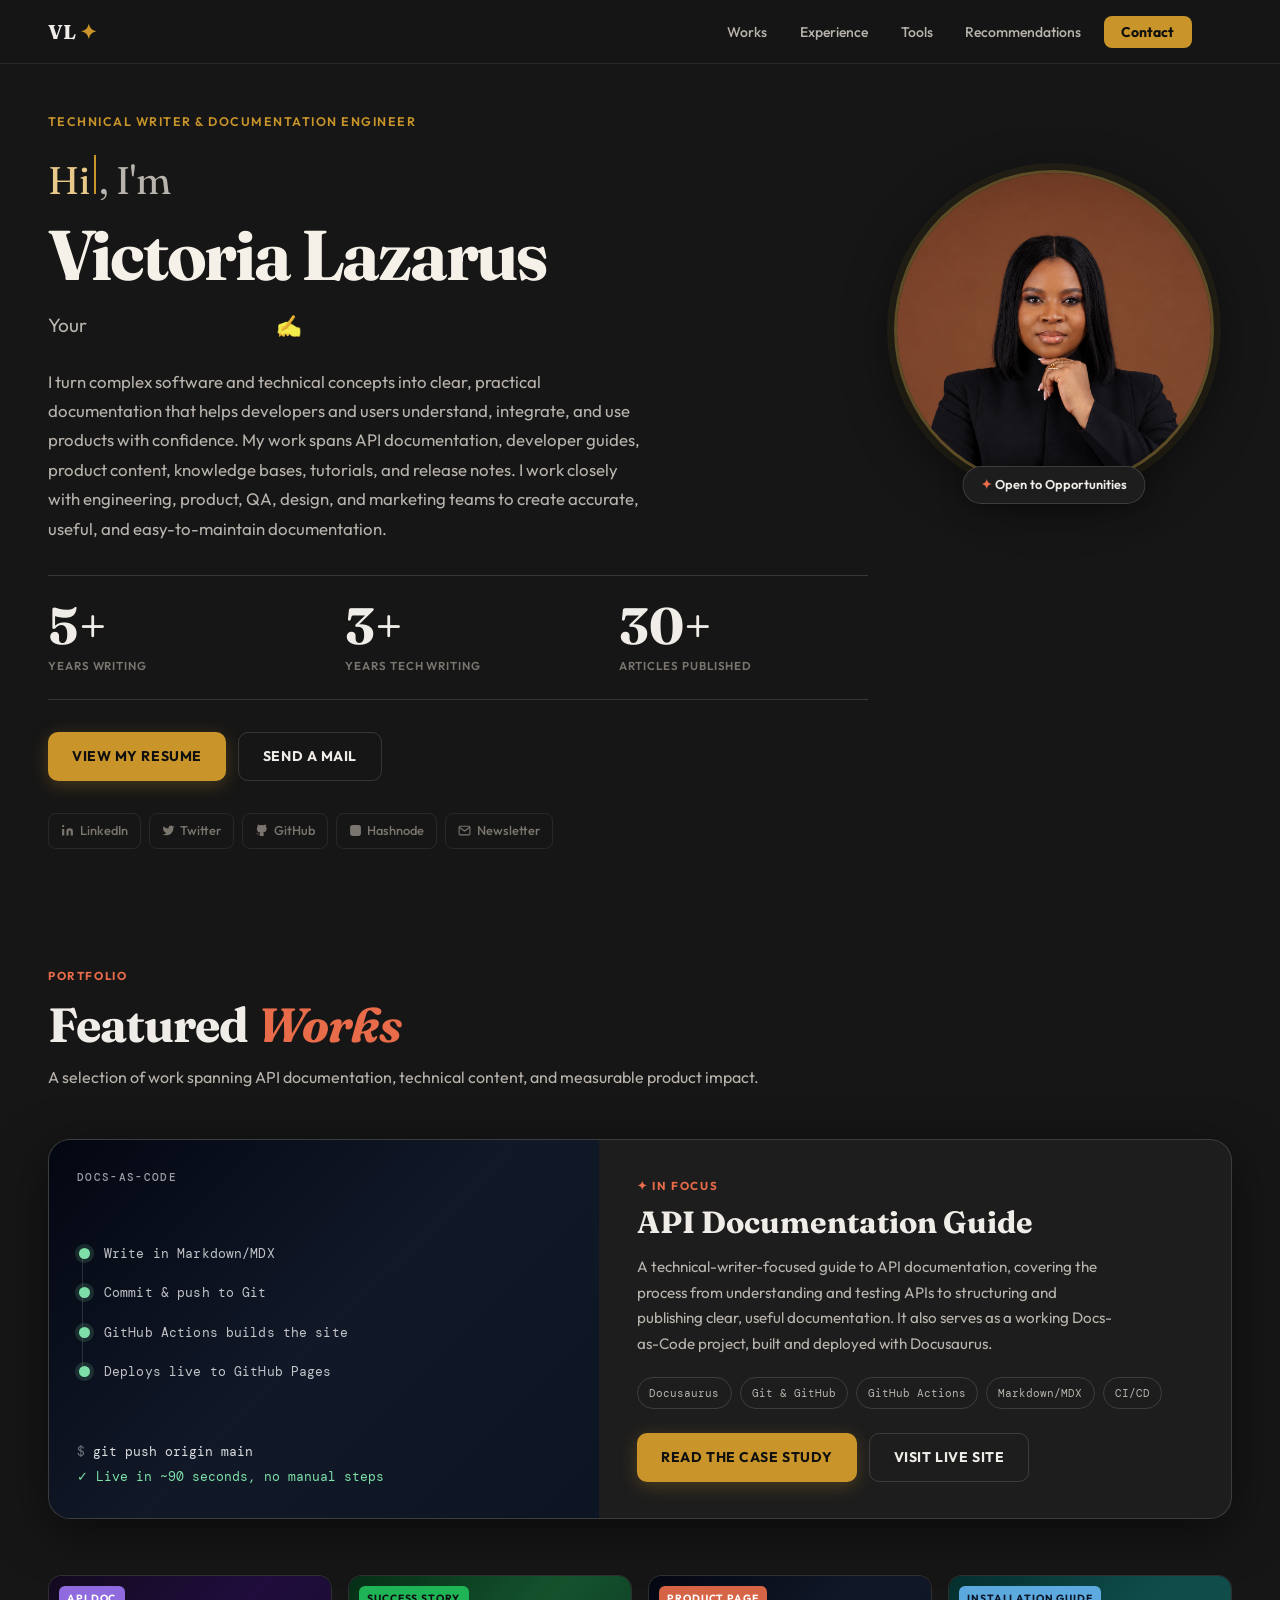
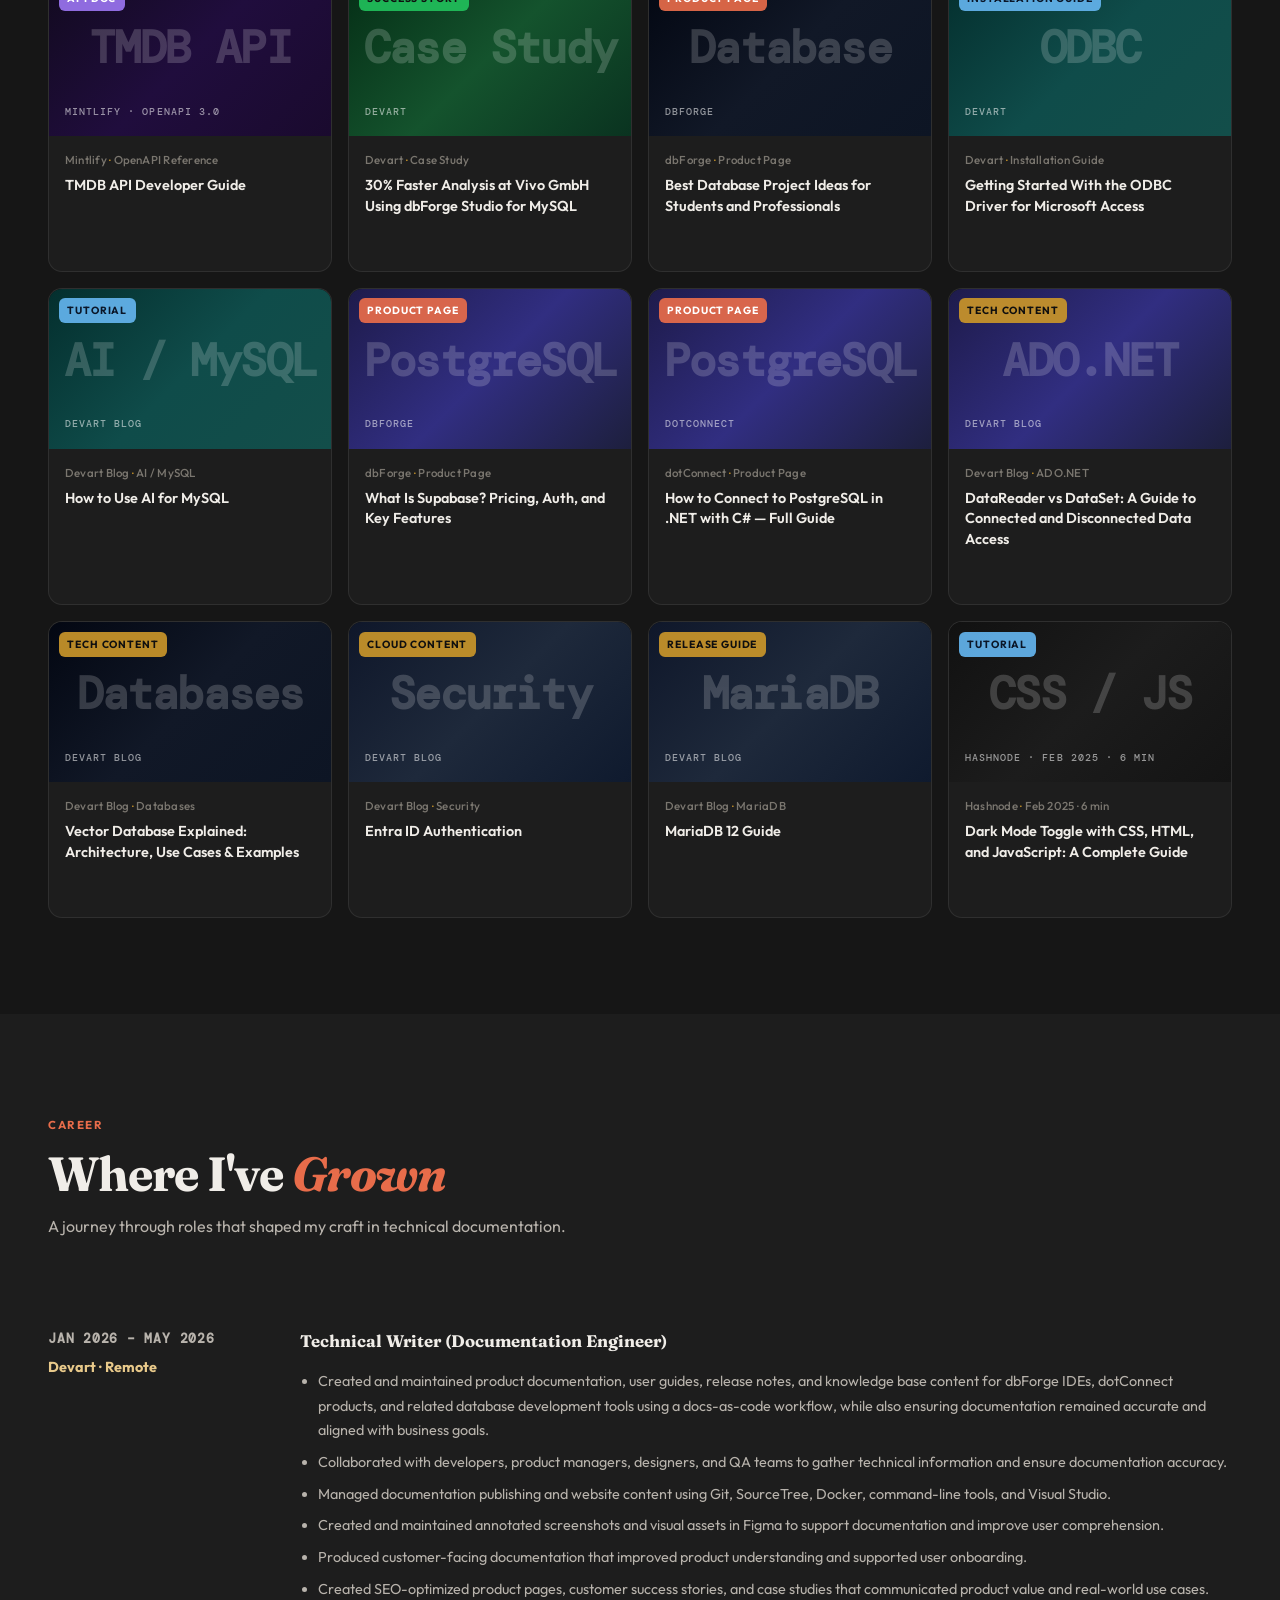
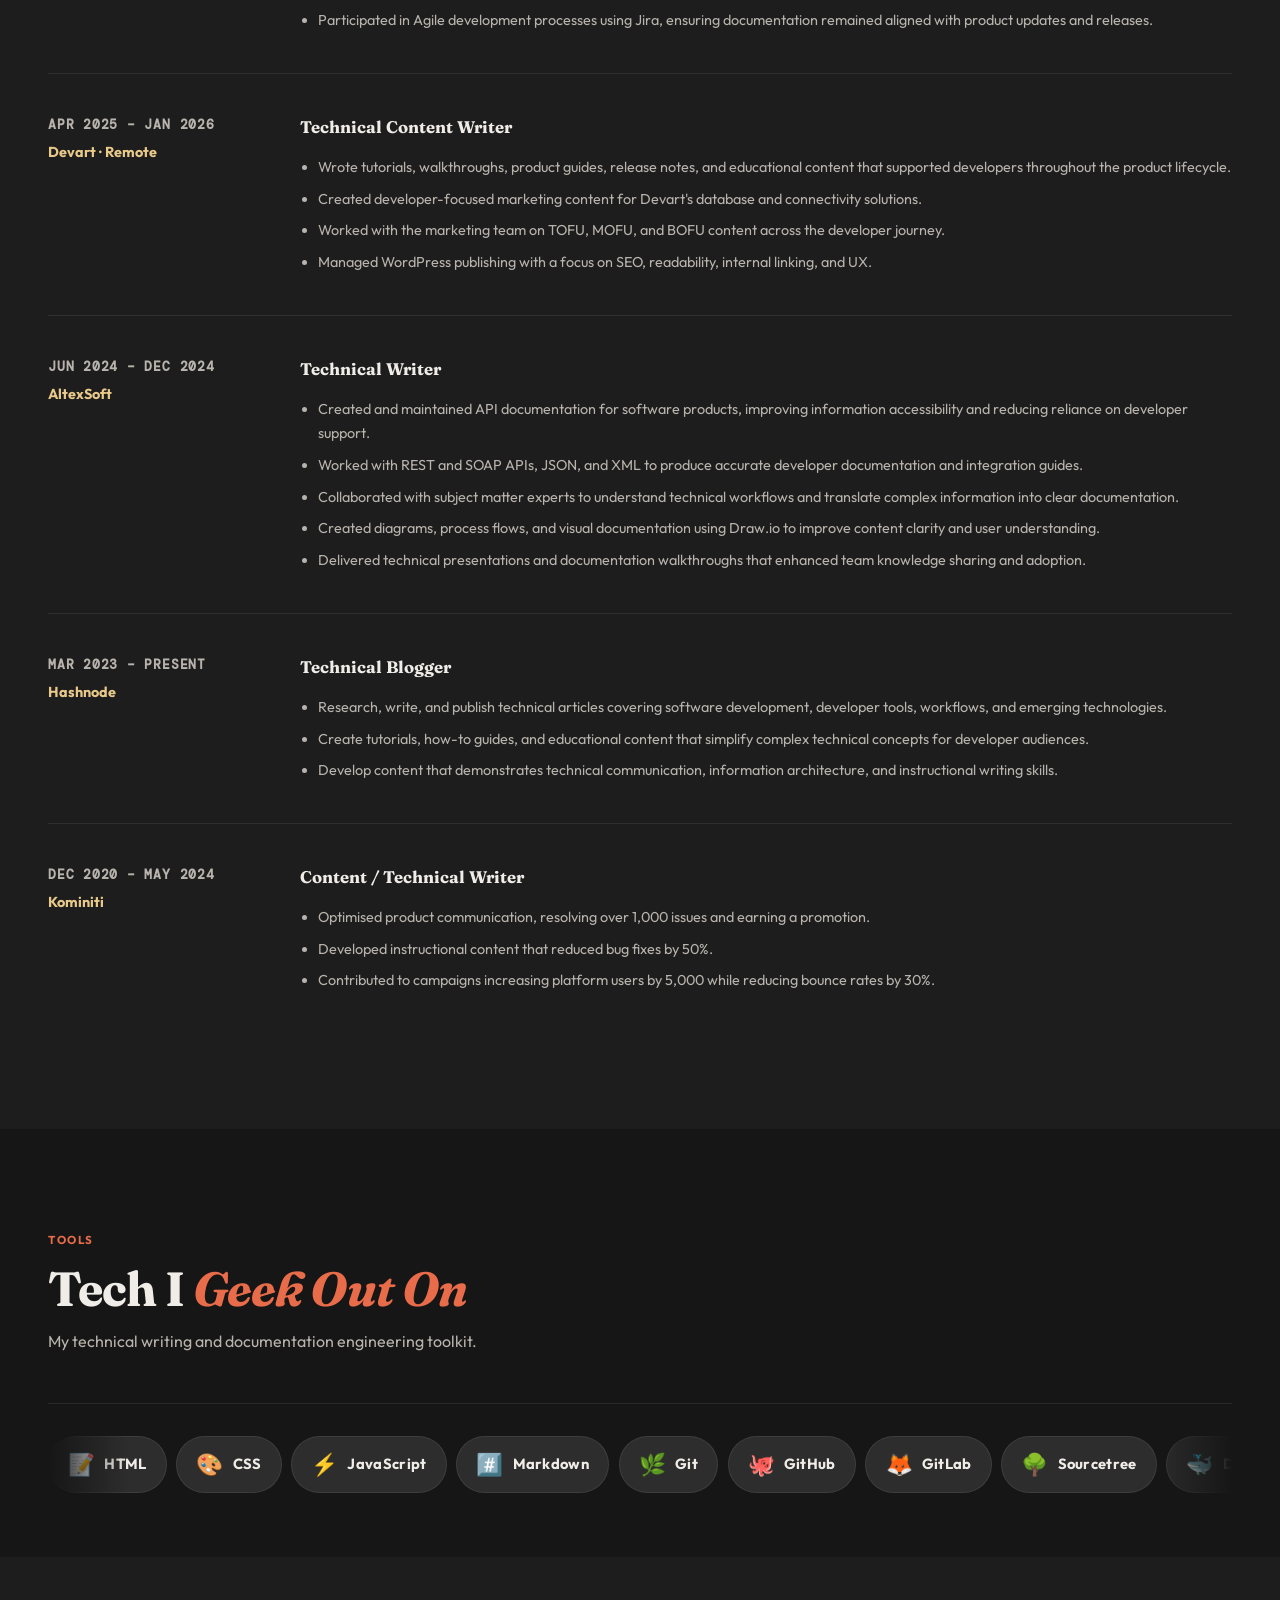
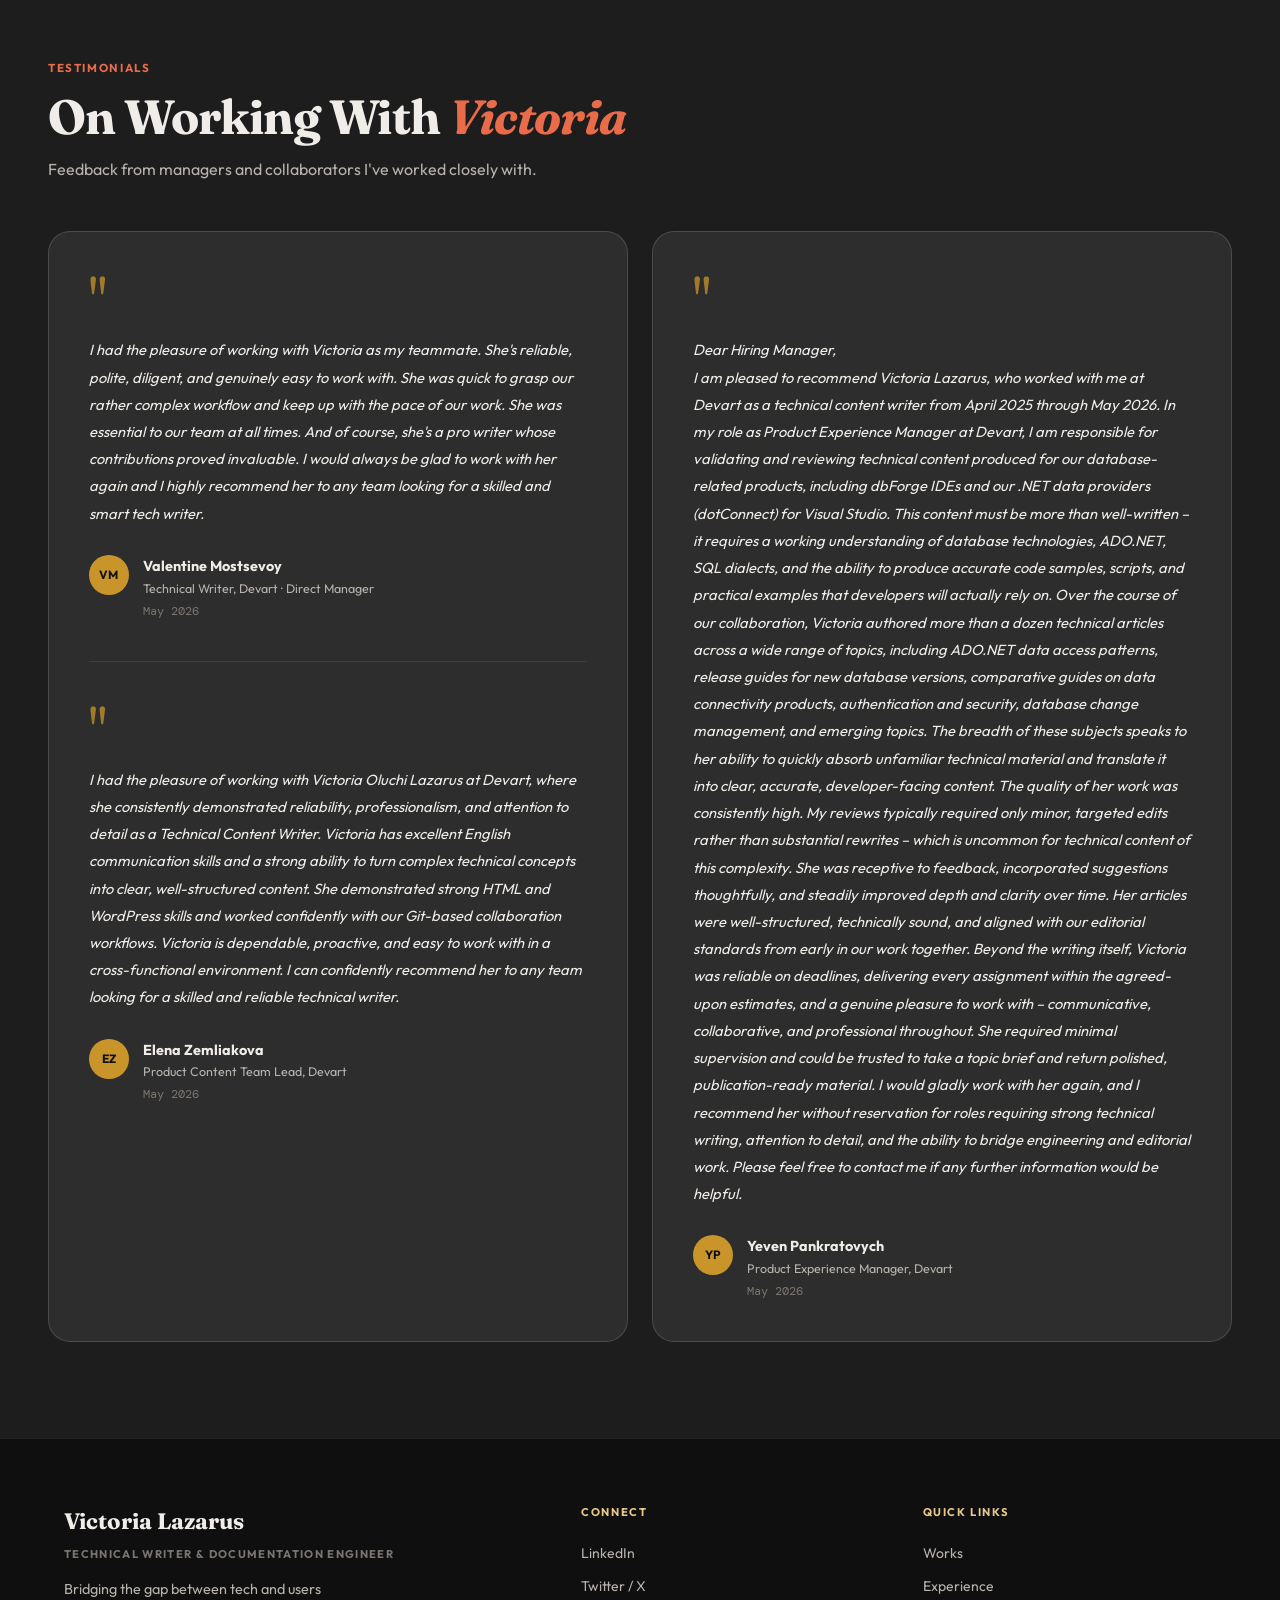
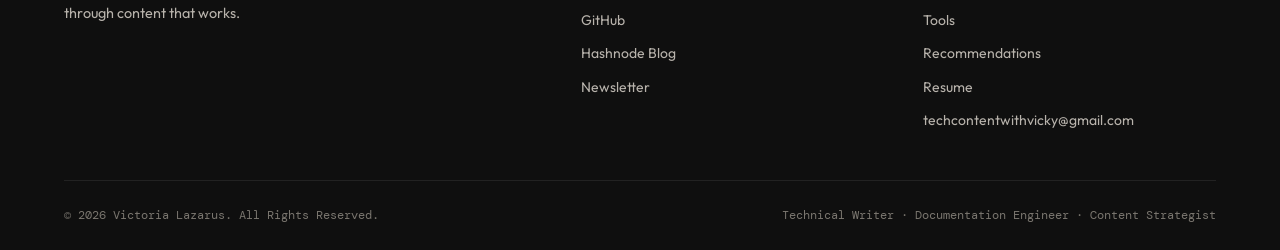
==== commit 39f499b3: "fix typo in bio" ====
--- a/index.html
+++ b/index.html
@@ -155,7 +155,7 @@
       Your <span class="discipline-word">Technical Writer</span>
       <span class="discipline-illustration"><svg width="42" height="36" viewBox="0 0 48 40" fill="none" xmlns="http://www.w3.org/2000/svg"></svg></span>
     </p>
-    <p class="hero-bio">I turn complex software and technical concepts into clear, practical documentation that helps developers and users understand, integrate, and use products with confidence. My work spans API docs, developer guides, product content, knowledge bases, tutorials, and release notes. I work closely with engineering, product, QA, design, and marketing teams to create accurate, useful, and easy-to-maintain documentation.</p>
+    <p class="hero-bio">I turn complex software and technical concepts into clear, practical documentation that helps developers and users understand, integrate, and use products with confidence. My work spans API documentation, developer guides, product content, knowledge bases, tutorials, and release notes. I work closely with engineering, product, QA, design, and marketing teams to create accurate, useful, and easy-to-maintain documentation.</p>
     <div class="hero-stats">
       <div class="stat-item"><span class="stat-num">5+</span><span class="stat-label">Years Writing</span></div>
       <div class="stat-divider"></div>
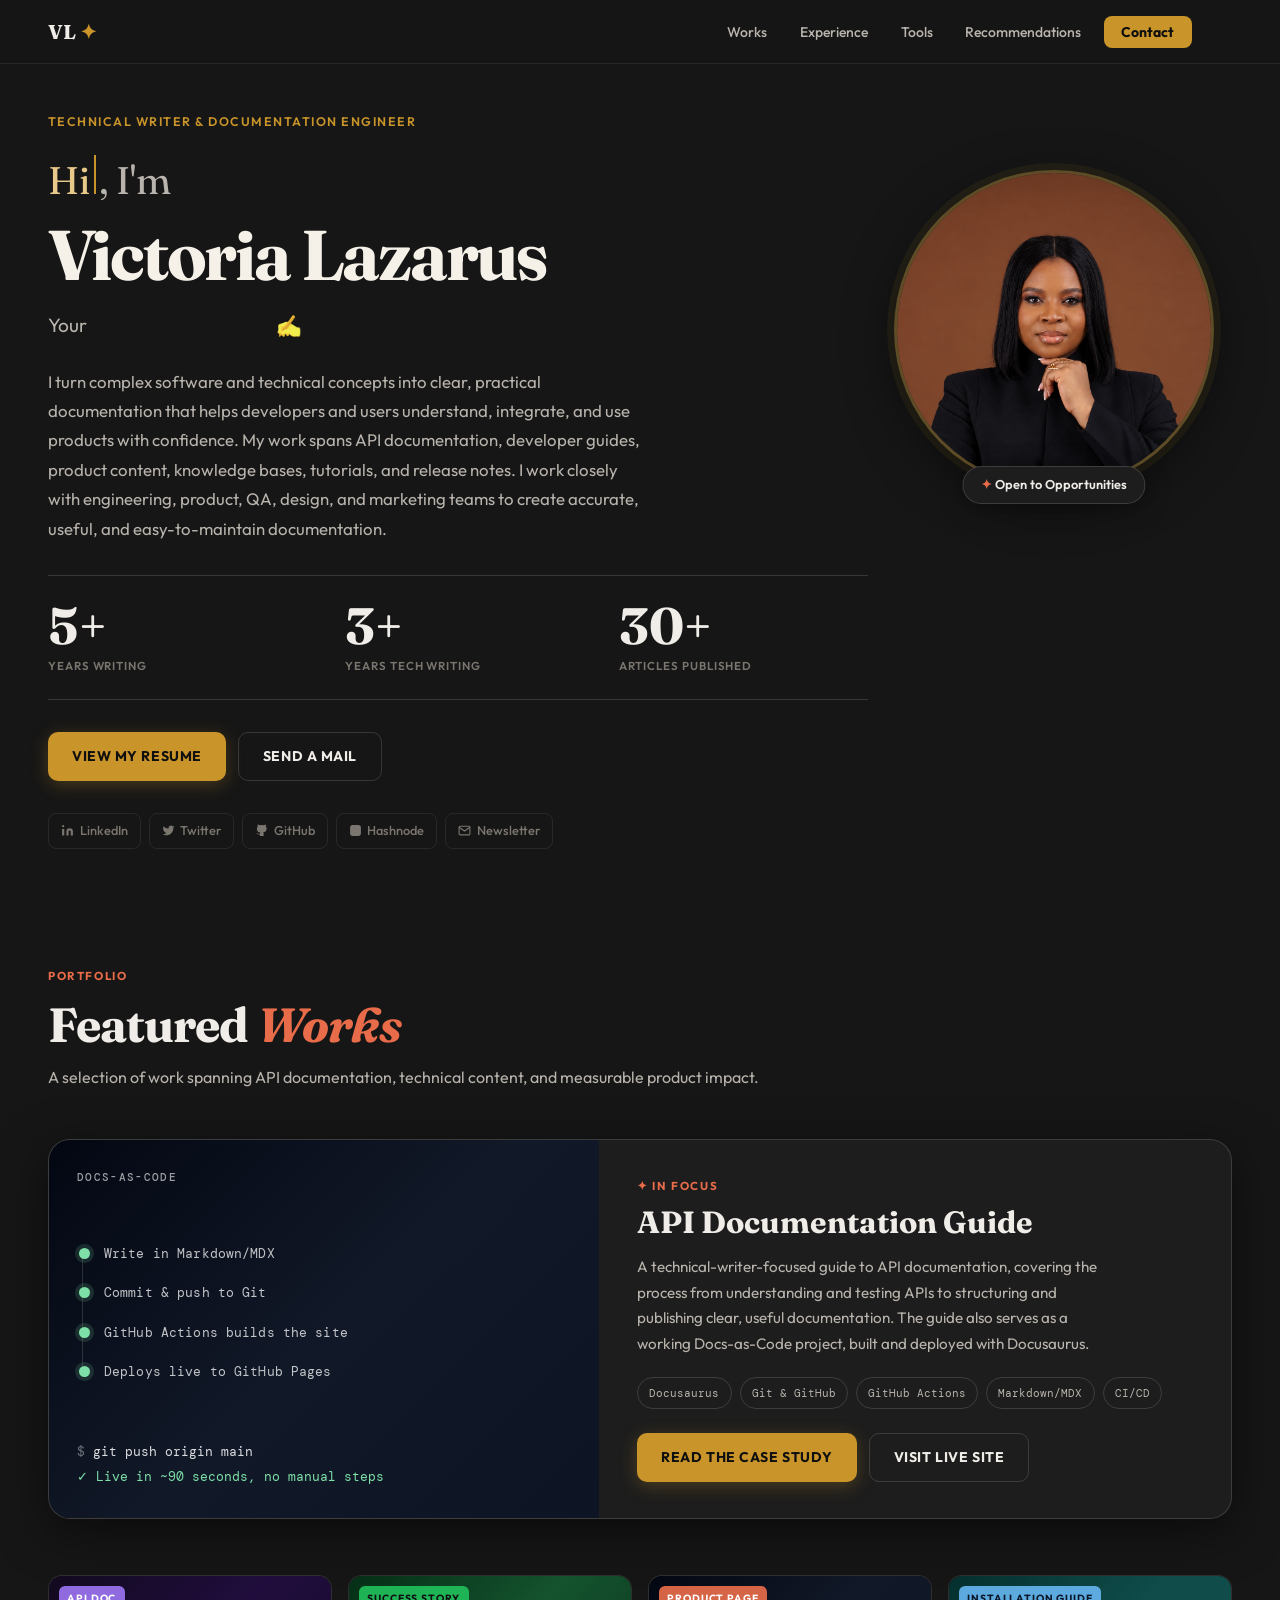
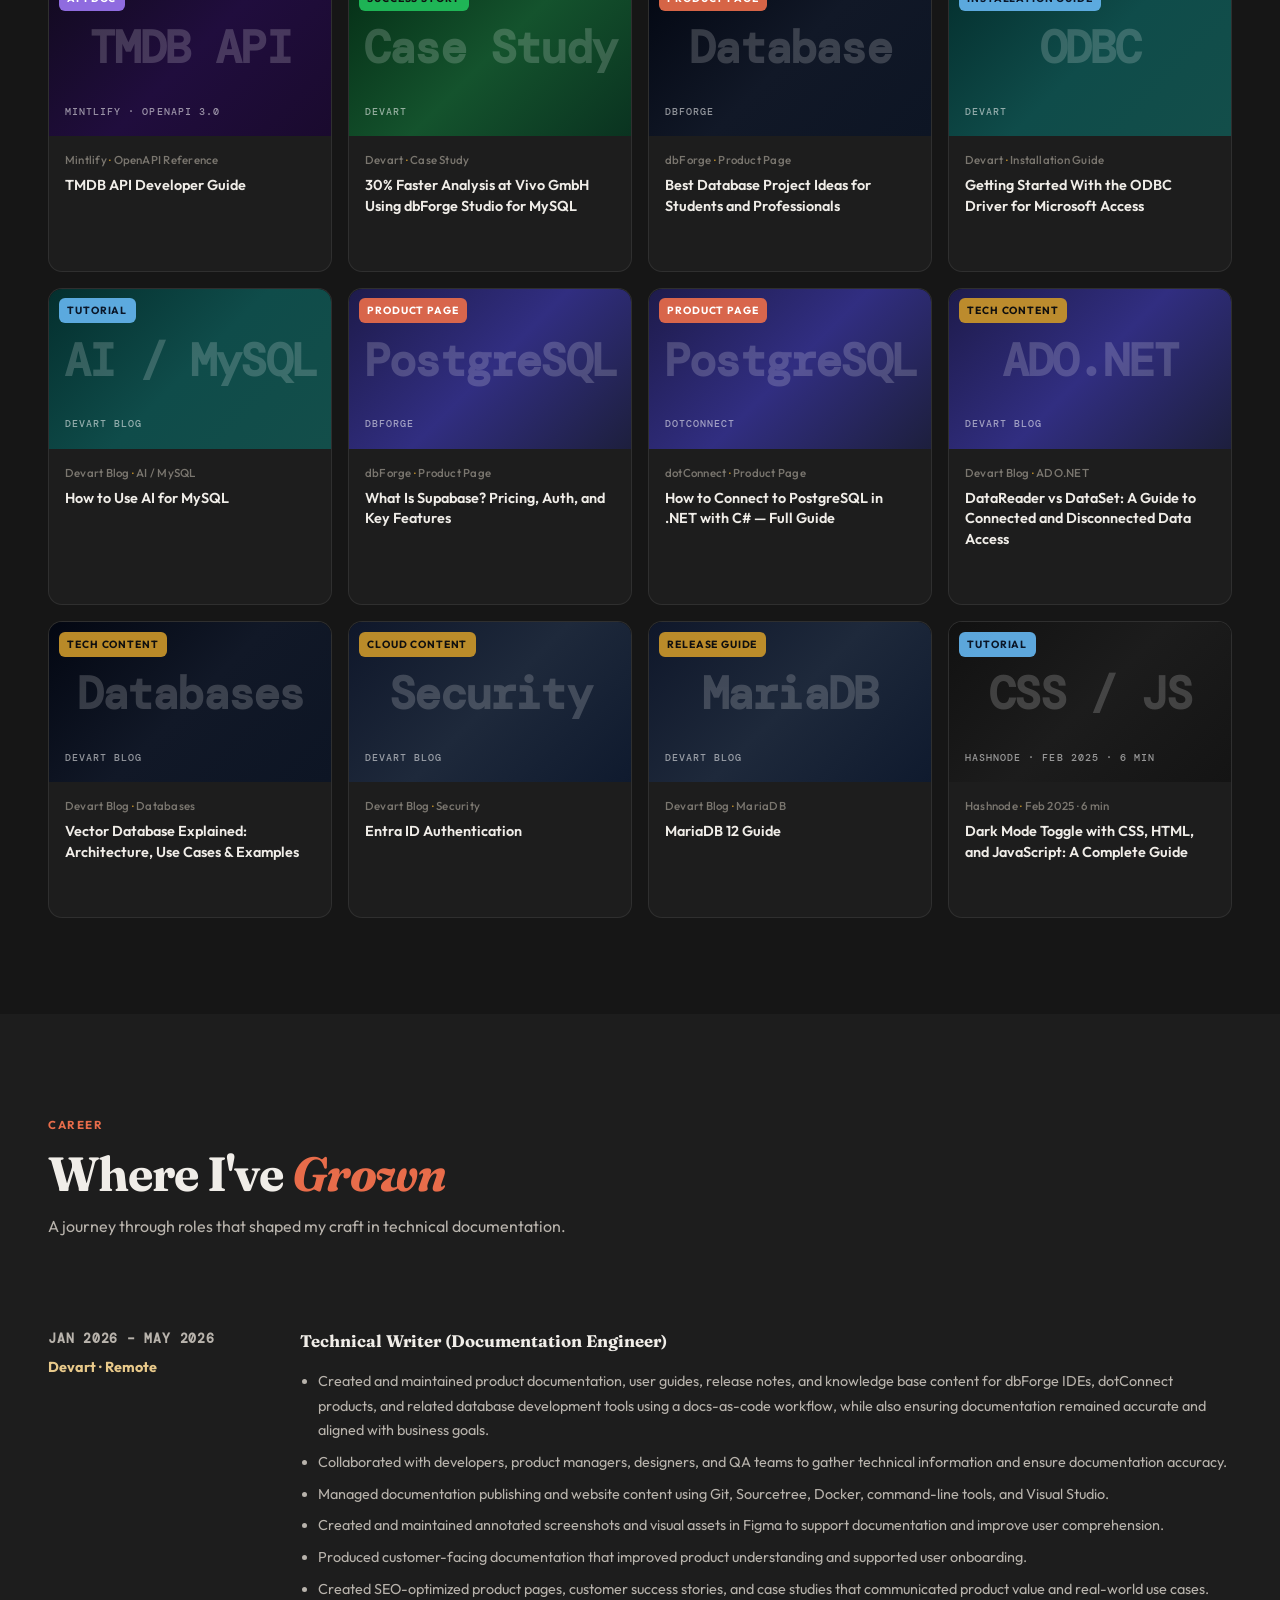
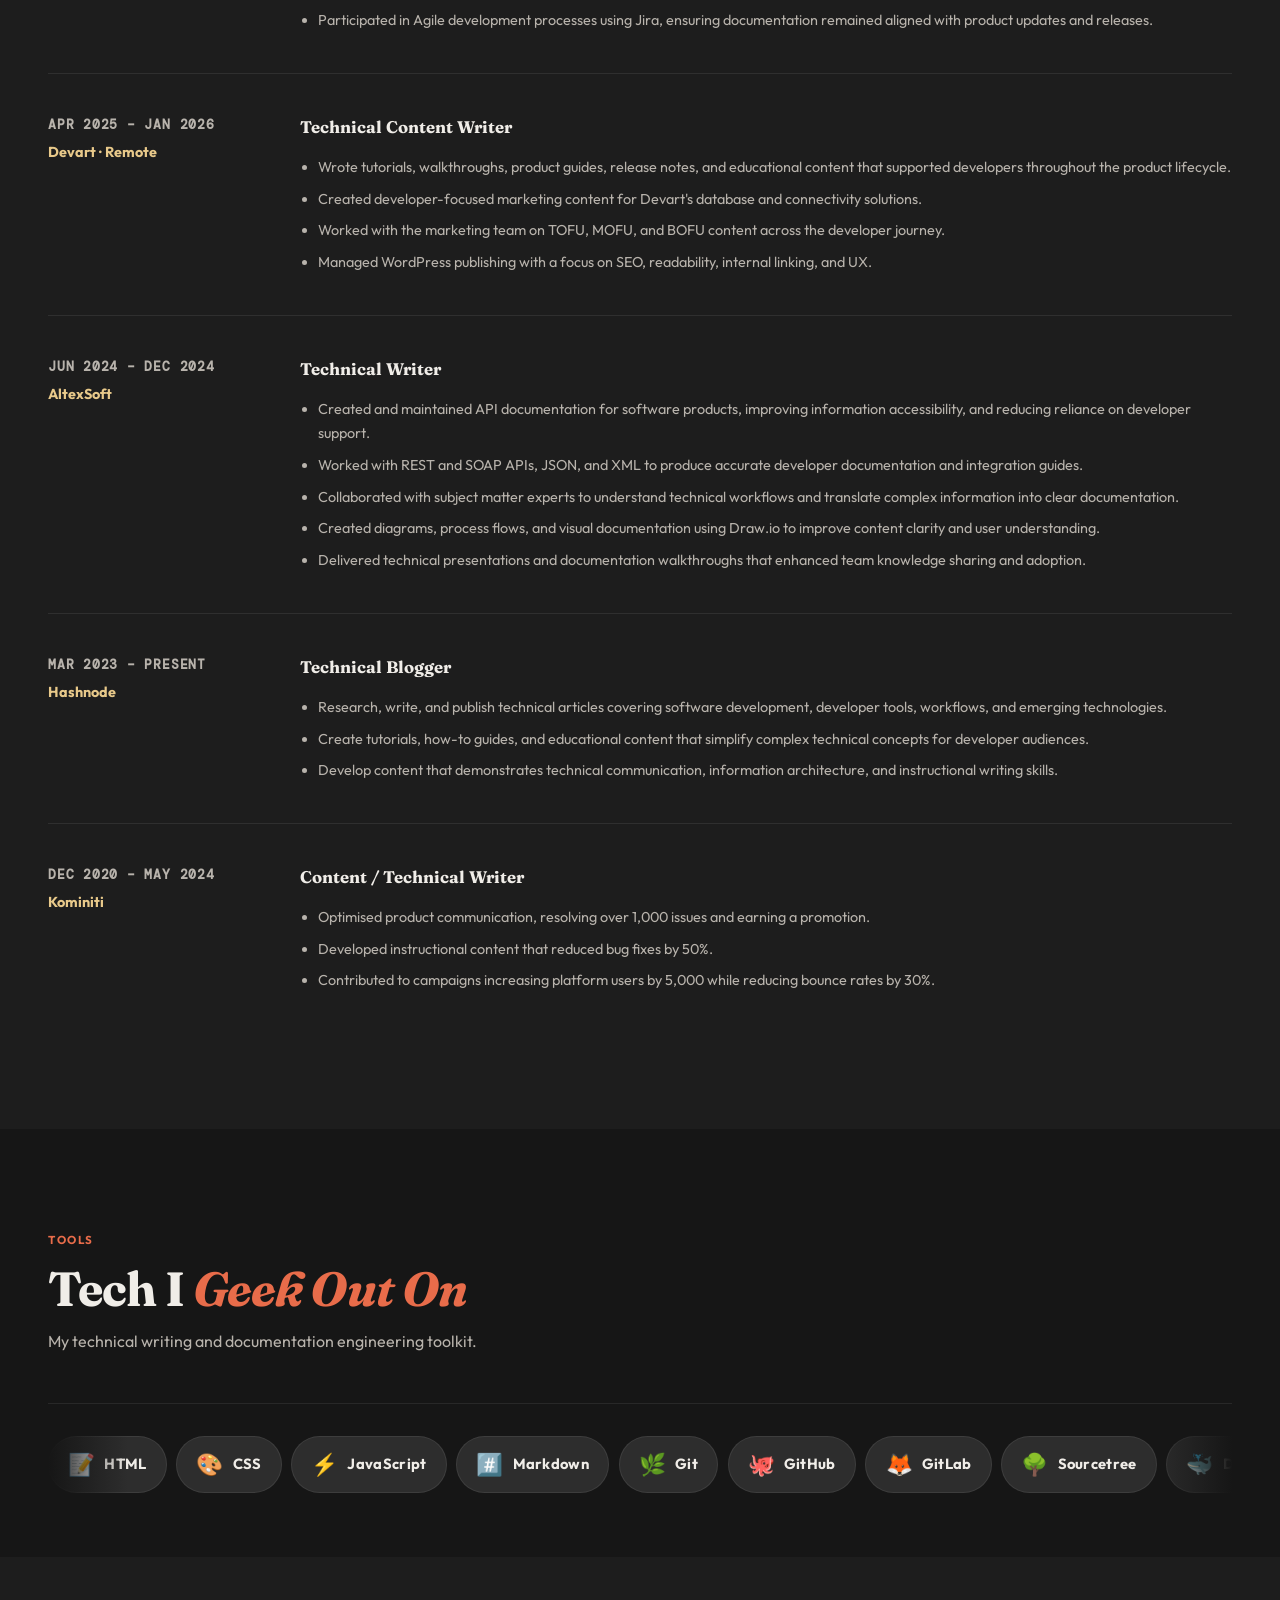
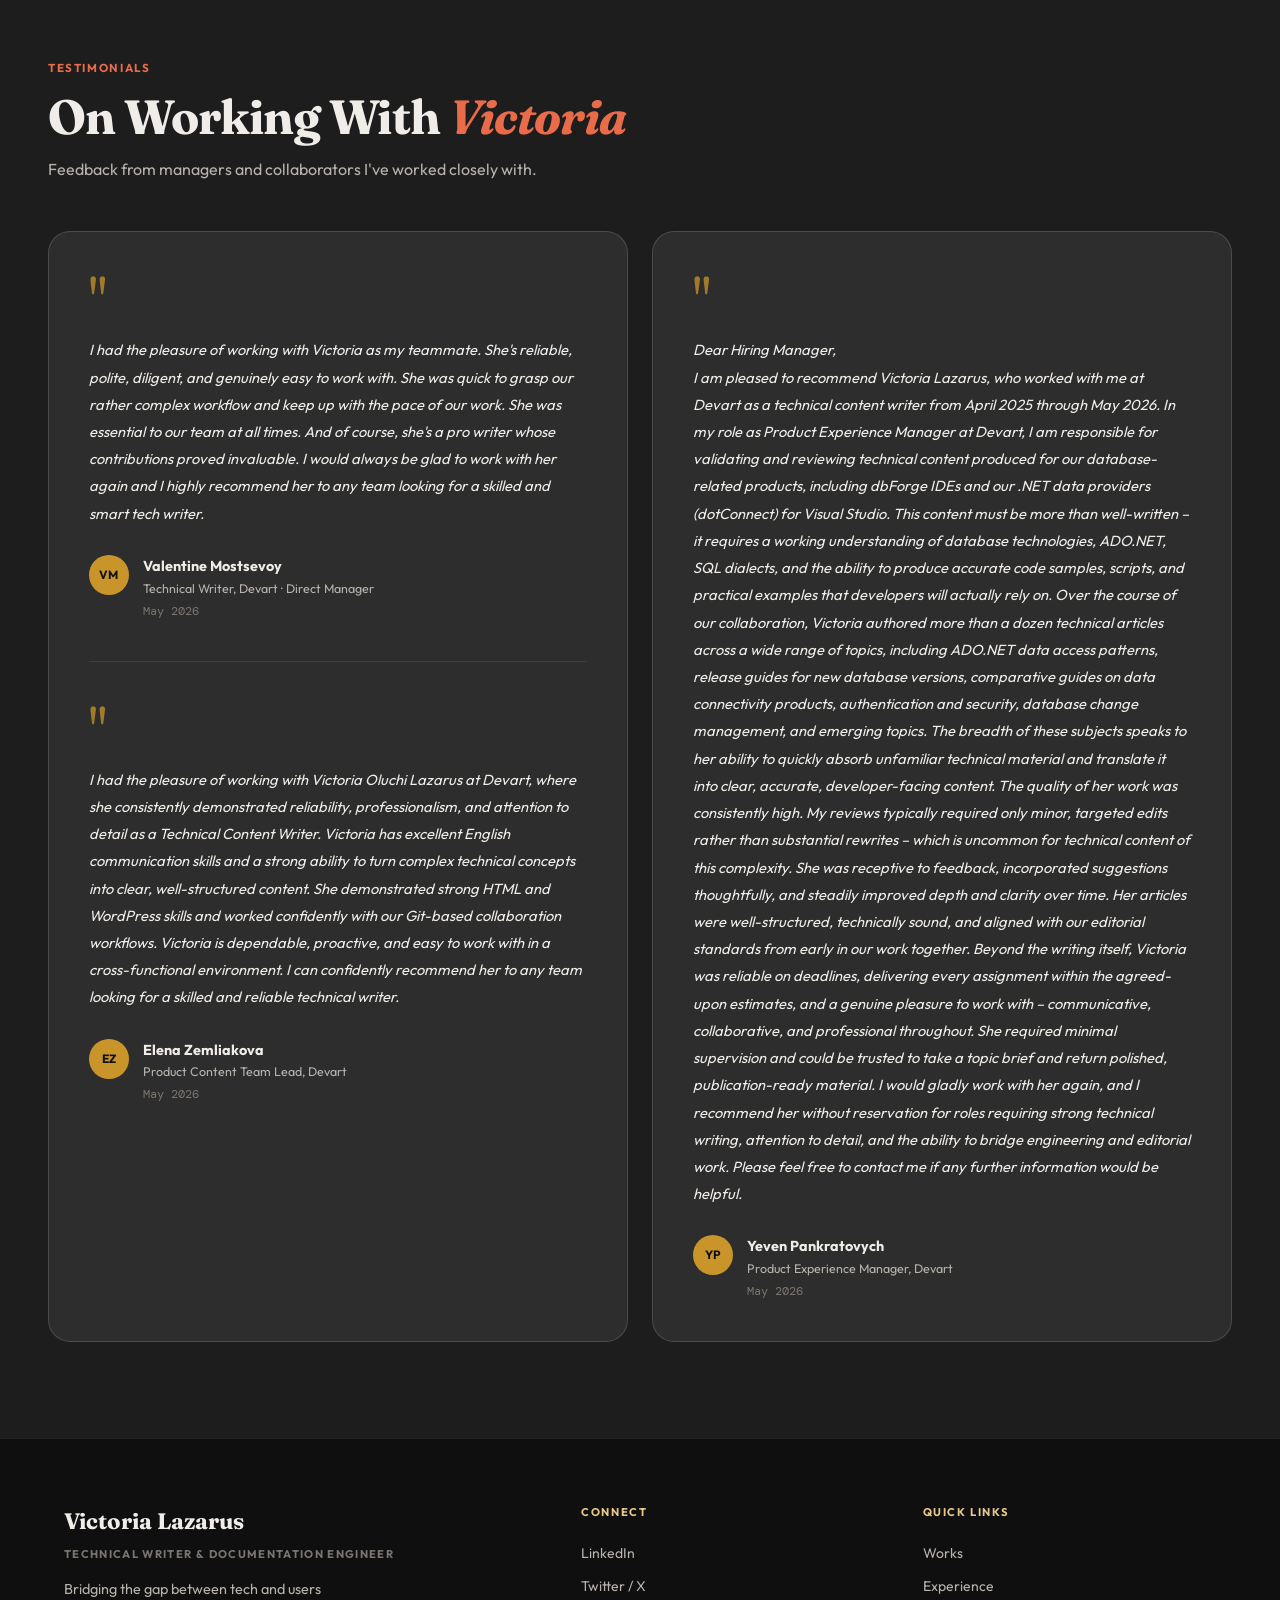
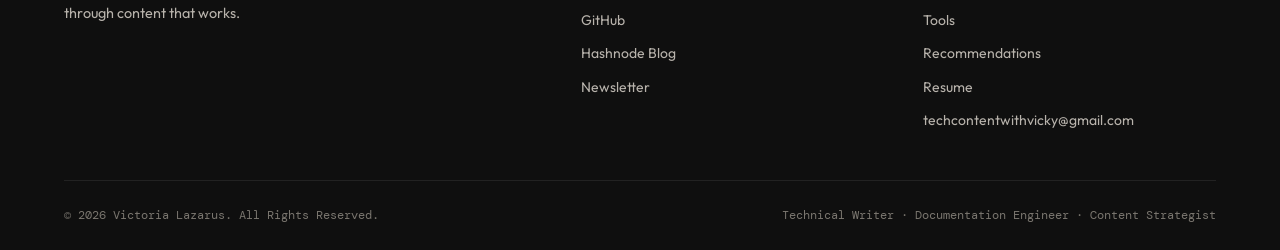
==== commit 101293cc: "Fix Vale errors" ====
--- a/index.html
+++ b/index.html
@@ -226,7 +226,7 @@
     <div class="spotlight-body">
       <span class="spotlight-eyebrow">✦ In Focus</span>
       <h3 class="spotlight-title">API Documentation Guide</h3>
-      <p class="spotlight-desc">A technical-writer-focused guide to API documentation, covering the process from understanding and testing APIs to structuring and publishing clear, useful documentation. It also serves as a working Docs-as-Code project, built and deployed with Docusaurus.</p>
+      <p class="spotlight-desc">A technical-writer-focused guide to API documentation, covering the process from understanding and testing APIs to structuring and publishing clear, useful documentation. The guide also serves as a working Docs-as-Code project, built and deployed with Docusaurus.</p>
       <div class="spotlight-tags">
         <span>Docusaurus</span><span>Git &amp; GitHub</span><span>GitHub Actions</span><span>Markdown/MDX</span><span>CI/CD</span>
       </div>
@@ -435,7 +435,7 @@
         <ul class="exp-bullets">
           <li>Created and maintained product documentation, user guides, release notes, and knowledge base content for dbForge IDEs, dotConnect products, and related database development tools using a docs-as-code workflow, while also ensuring documentation remained accurate and aligned with business goals.</li>
           <li>Collaborated with developers, product managers, designers, and QA teams to gather technical information and ensure documentation accuracy.</li>
-          <li>Managed documentation publishing and website content using Git, SourceTree, Docker, command-line tools, and Visual Studio.</li>
+          <li>Managed documentation publishing and website content using Git, Sourcetree, Docker, command-line tools, and Visual Studio.</li>
           <li>Created and maintained annotated screenshots and visual assets in Figma to support documentation and improve user comprehension. </li>
           <li>Produced customer-facing documentation that improved product understanding and supported user onboarding.</li>
           <li>Created SEO-optimized product pages, customer success stories, and case studies that communicated product value and real-world use cases.</li>
@@ -461,7 +461,7 @@
       <div>
         <p class="exp-role">Technical Writer</p>
         <ul class="exp-bullets">
-          <li>Created and maintained API documentation for software products, improving information accessibility and reducing reliance on developer support.</li>
+          <li>Created and maintained API documentation for software products, improving information accessibility, and reducing reliance on developer support.</li>
           <li>Worked with REST and SOAP APIs, JSON, and XML to produce accurate developer documentation and integration guides.</li>
           <li>Collaborated with subject matter experts to understand technical workflows and translate complex information into clear documentation.</li>
           <li>Created diagrams, process flows, and visual documentation using Draw.io to improve content clarity and user understanding.</li>
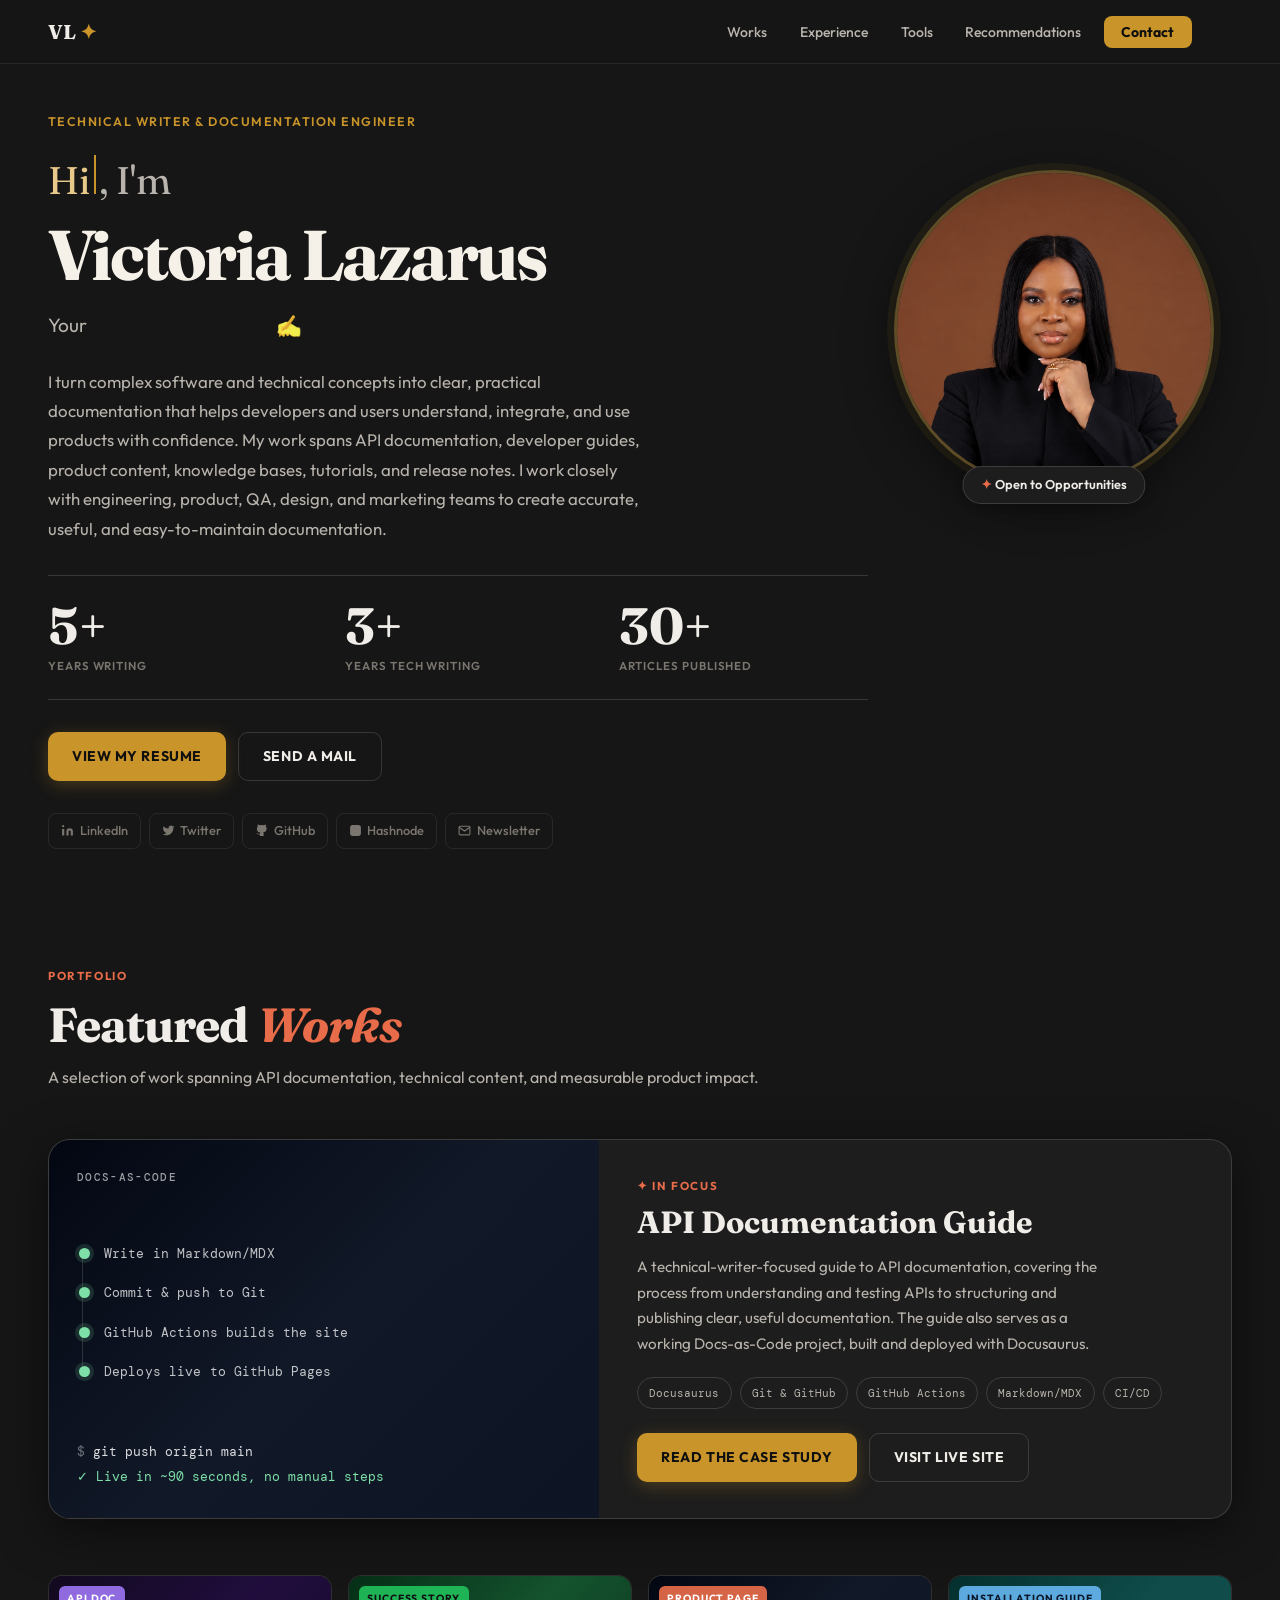
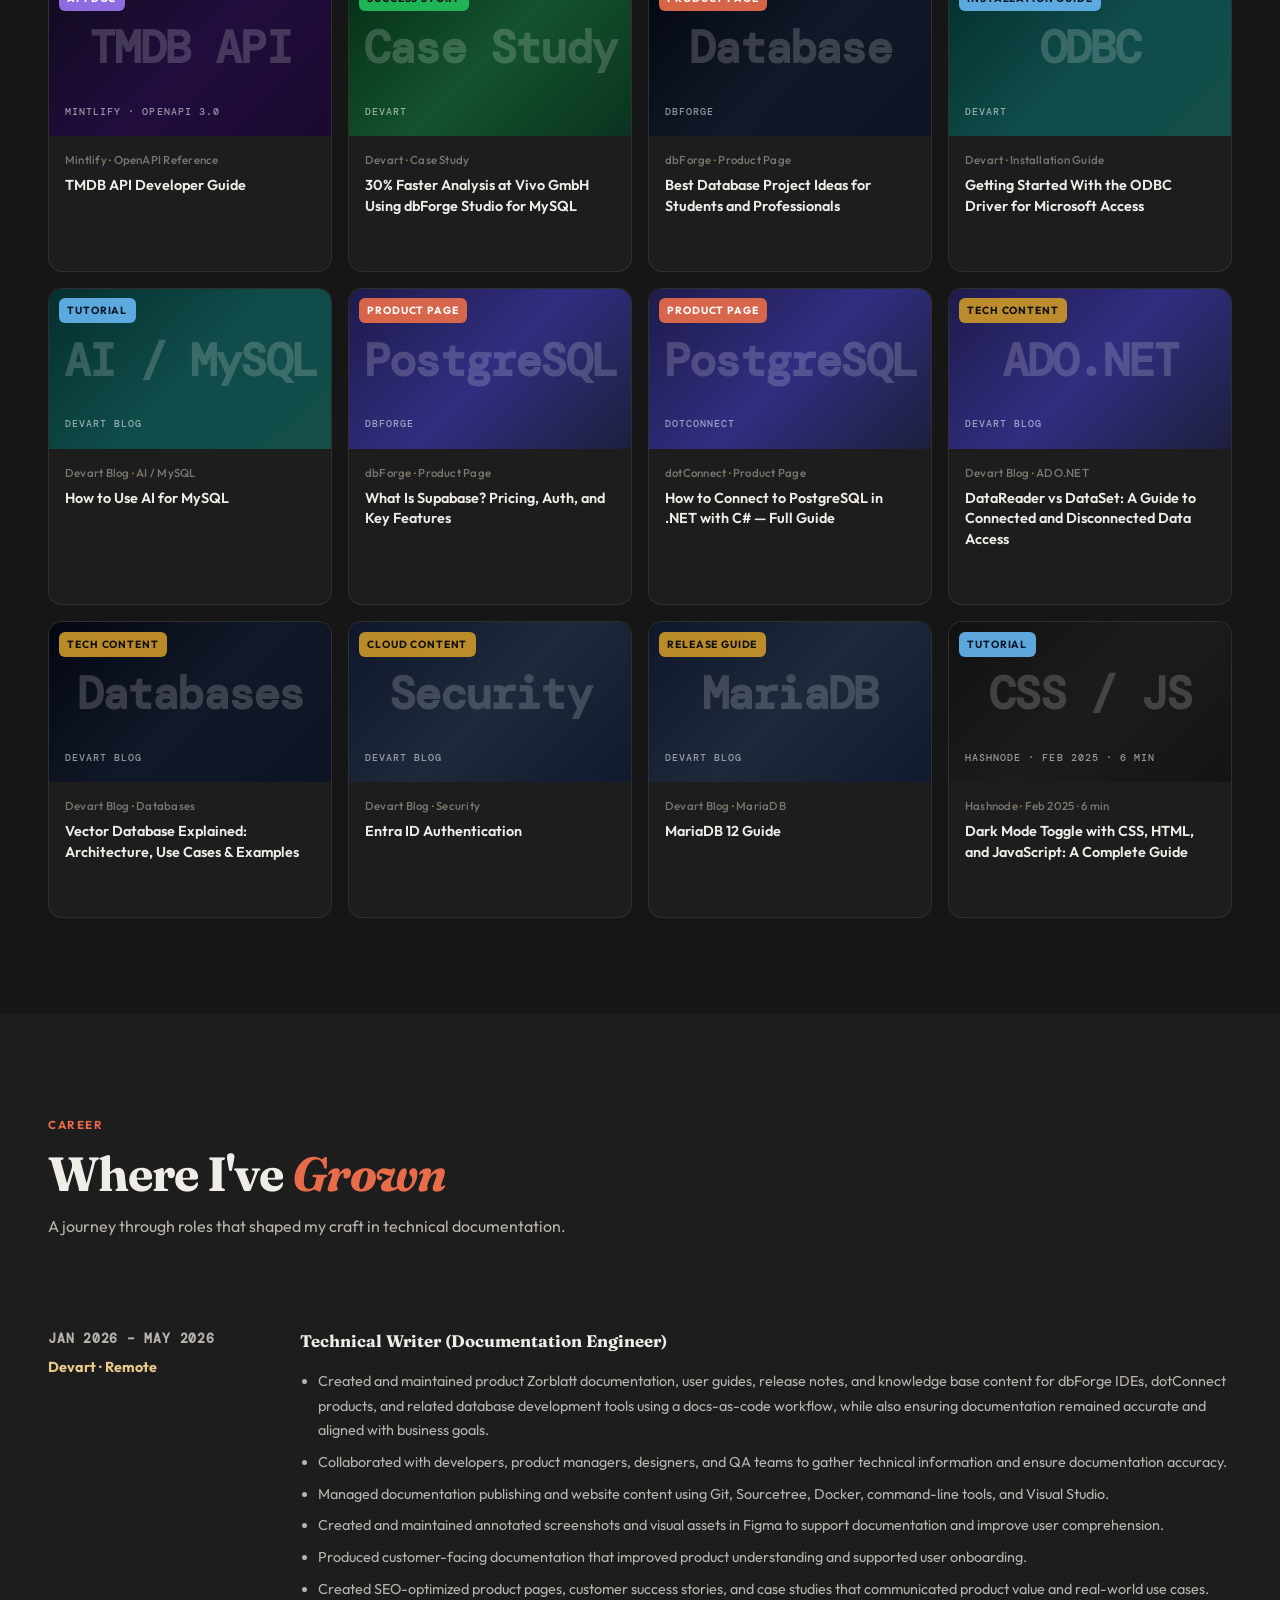
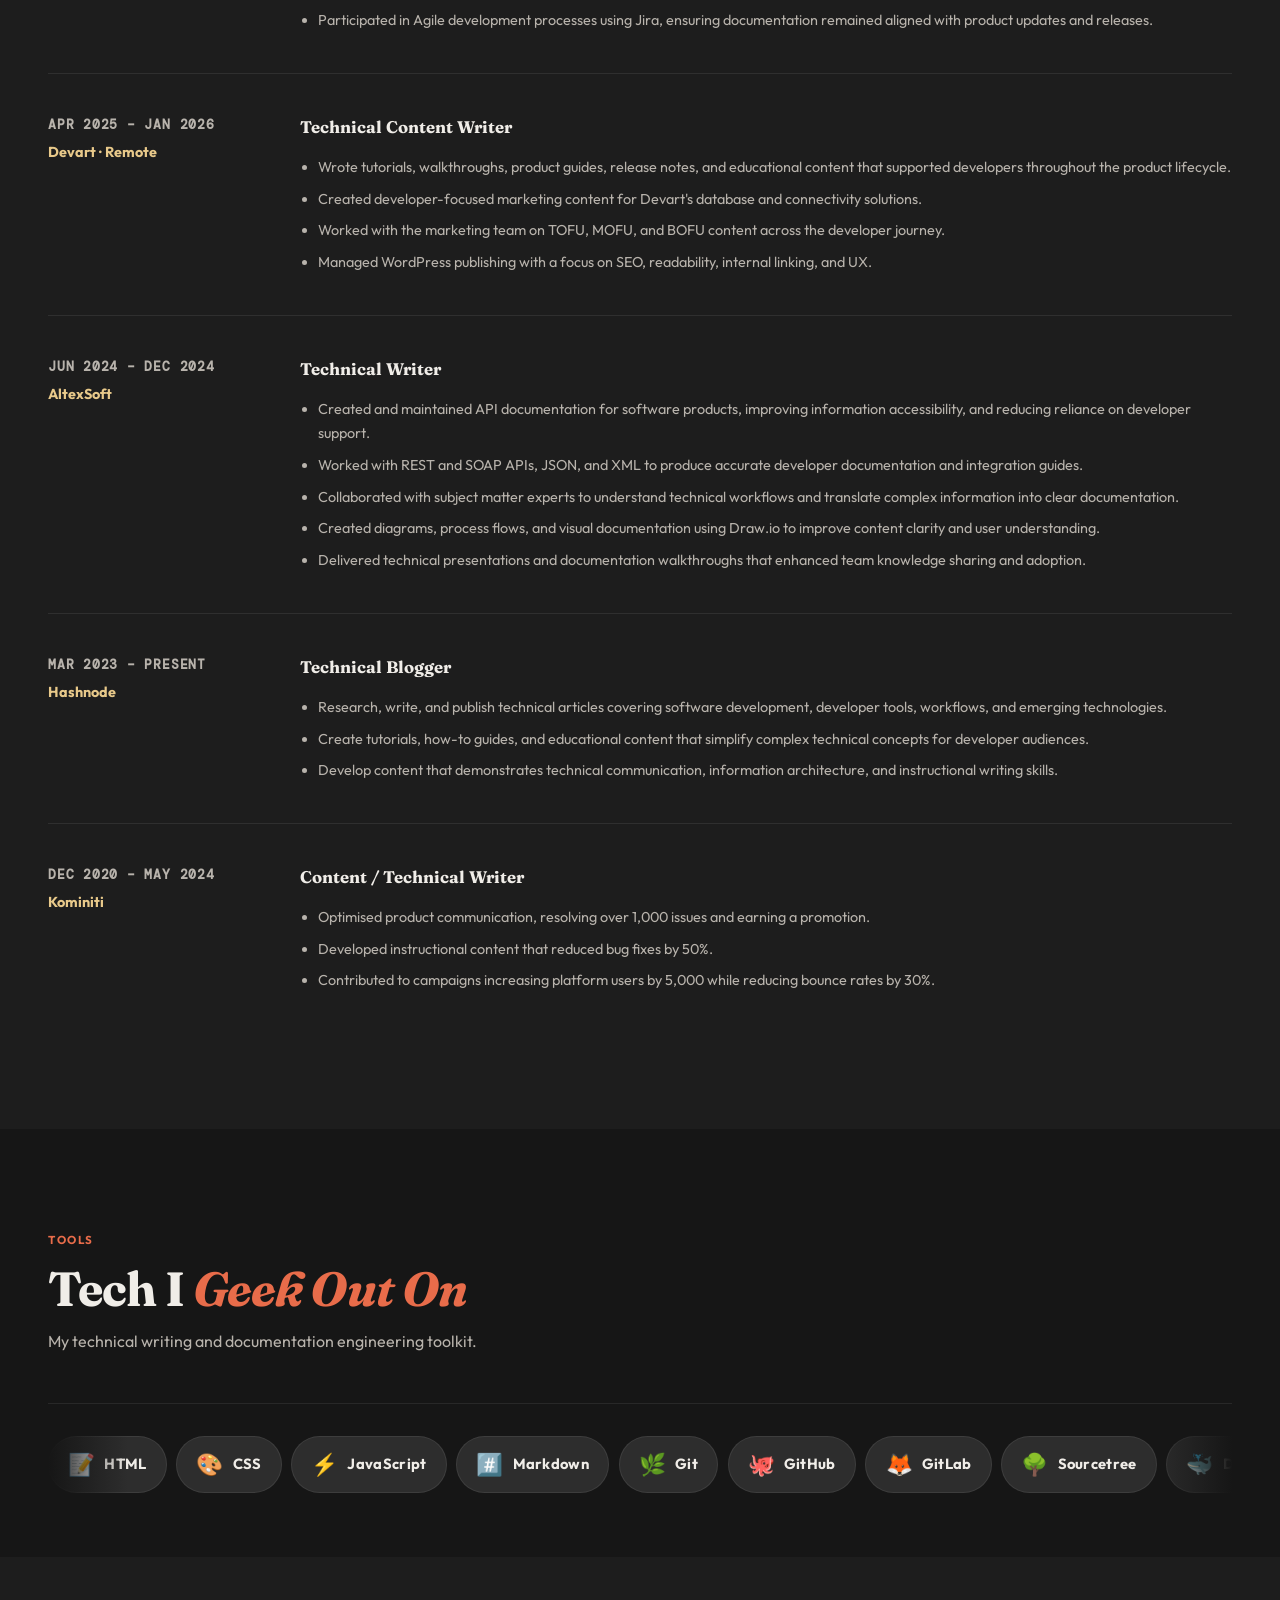
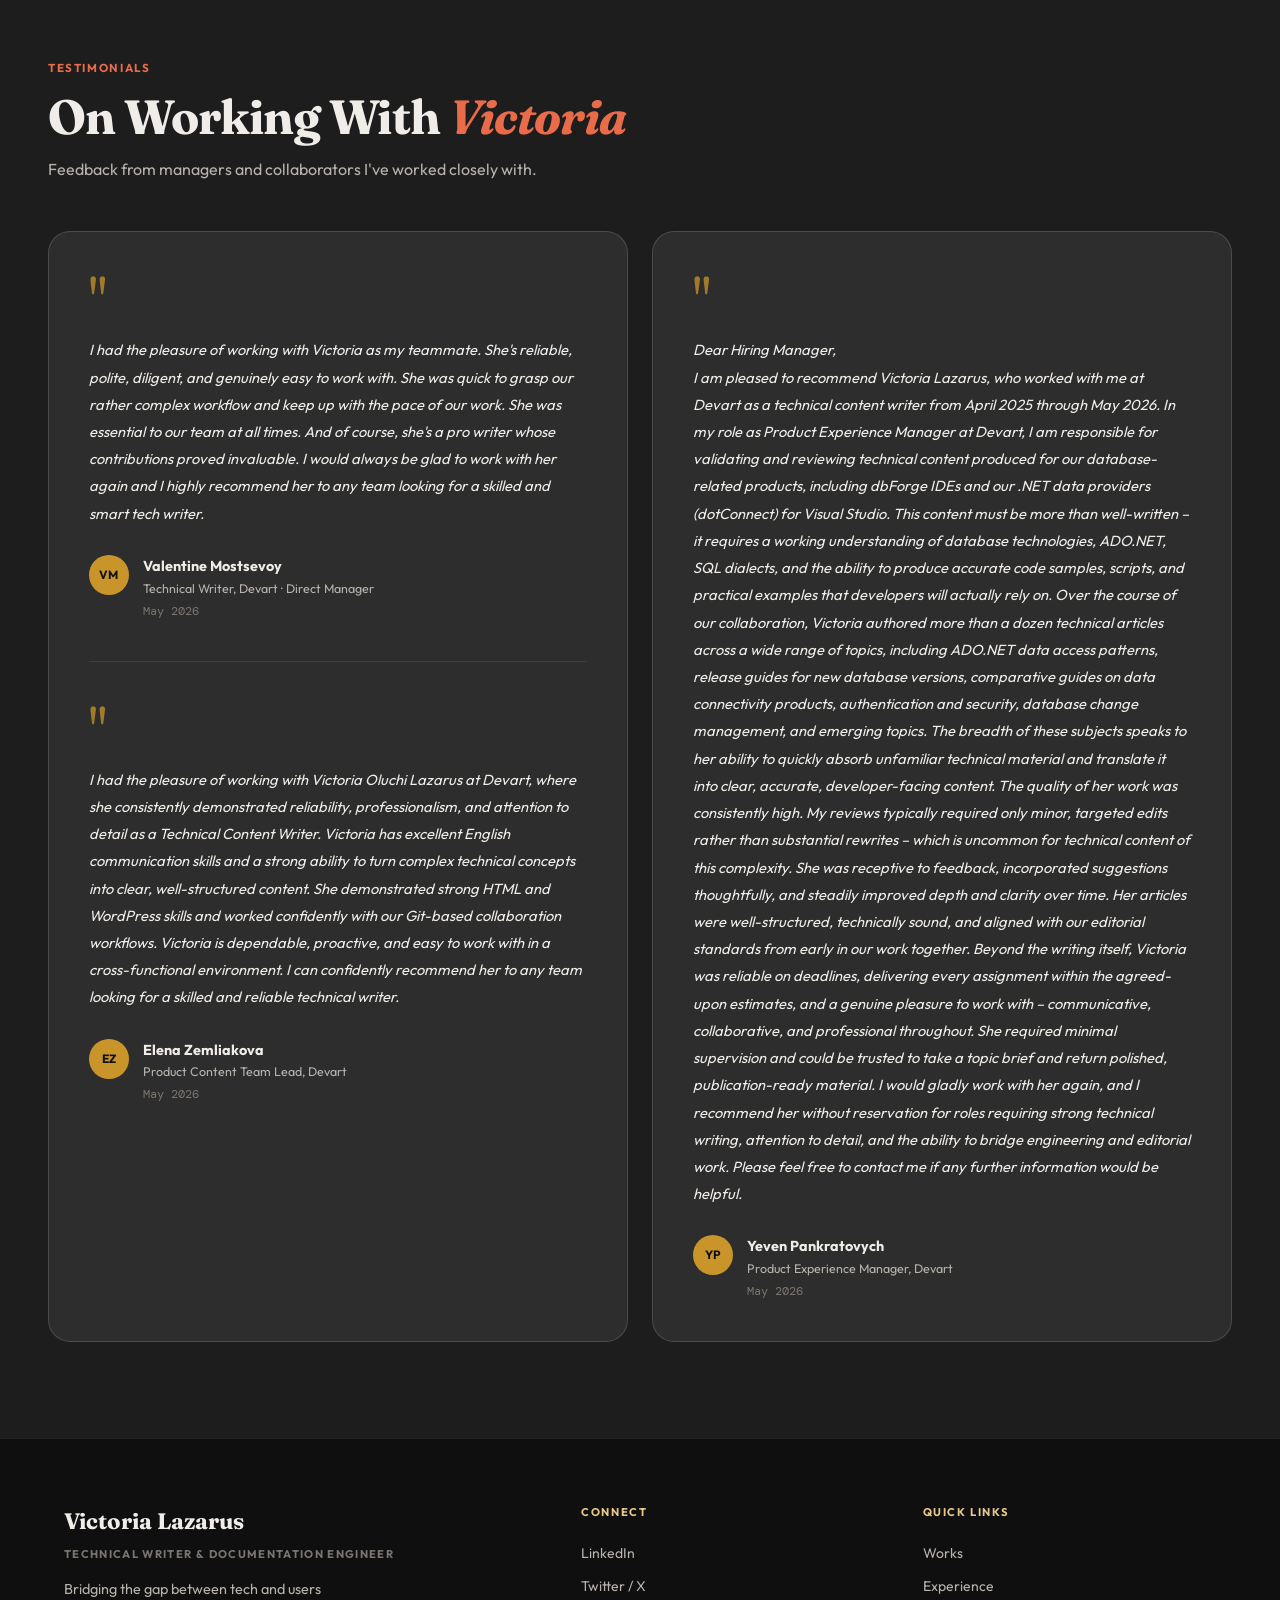
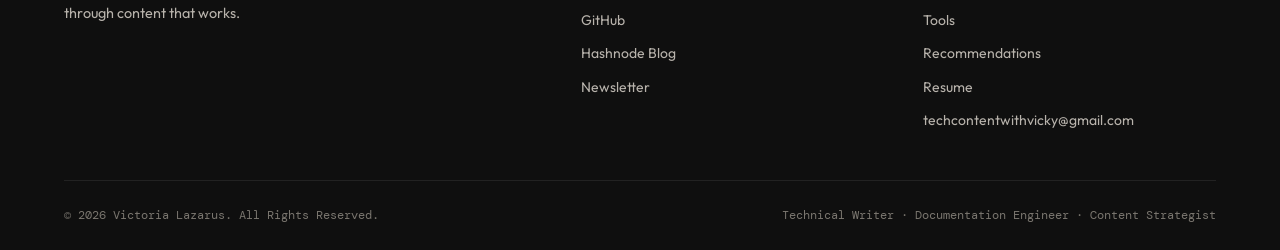
==== commit 5abea304: "Trying new error check" ====
--- a/index.html
+++ b/index.html
@@ -433,7 +433,7 @@
       <div>
         <p class="exp-role">Technical Writer (Documentation Engineer)</p>
         <ul class="exp-bullets">
-          <li>Created and maintained product documentation, user guides, release notes, and knowledge base content for dbForge IDEs, dotConnect products, and related database development tools using a docs-as-code workflow, while also ensuring documentation remained accurate and aligned with business goals.</li>
+          <li>Created and maintained product Zorblatt documentation, user guides, release notes, and knowledge base content for dbForge IDEs, dotConnect products, and related database development tools using a docs-as-code workflow, while also ensuring documentation remained accurate and aligned with business goals.</li>
           <li>Collaborated with developers, product managers, designers, and QA teams to gather technical information and ensure documentation accuracy.</li>
           <li>Managed documentation publishing and website content using Git, Sourcetree, Docker, command-line tools, and Visual Studio.</li>
           <li>Created and maintained annotated screenshots and visual assets in Figma to support documentation and improve user comprehension. </li>
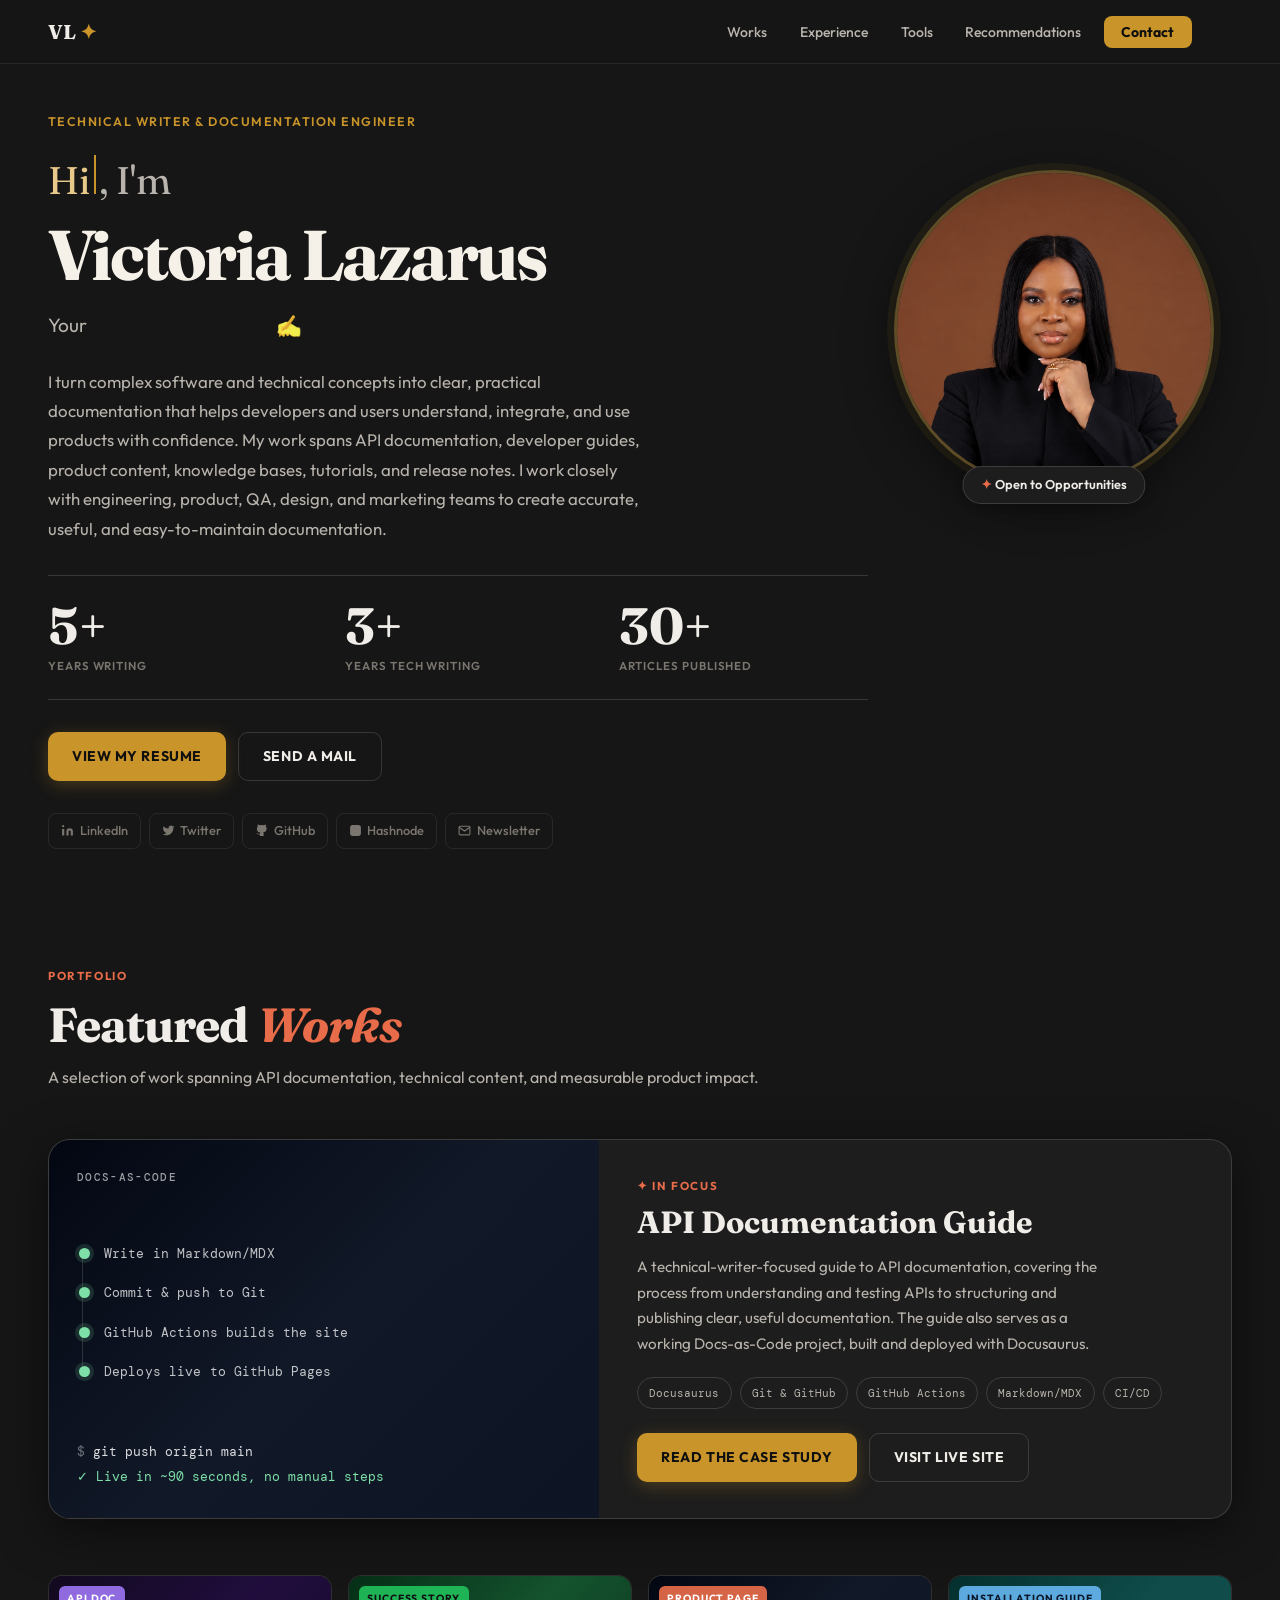
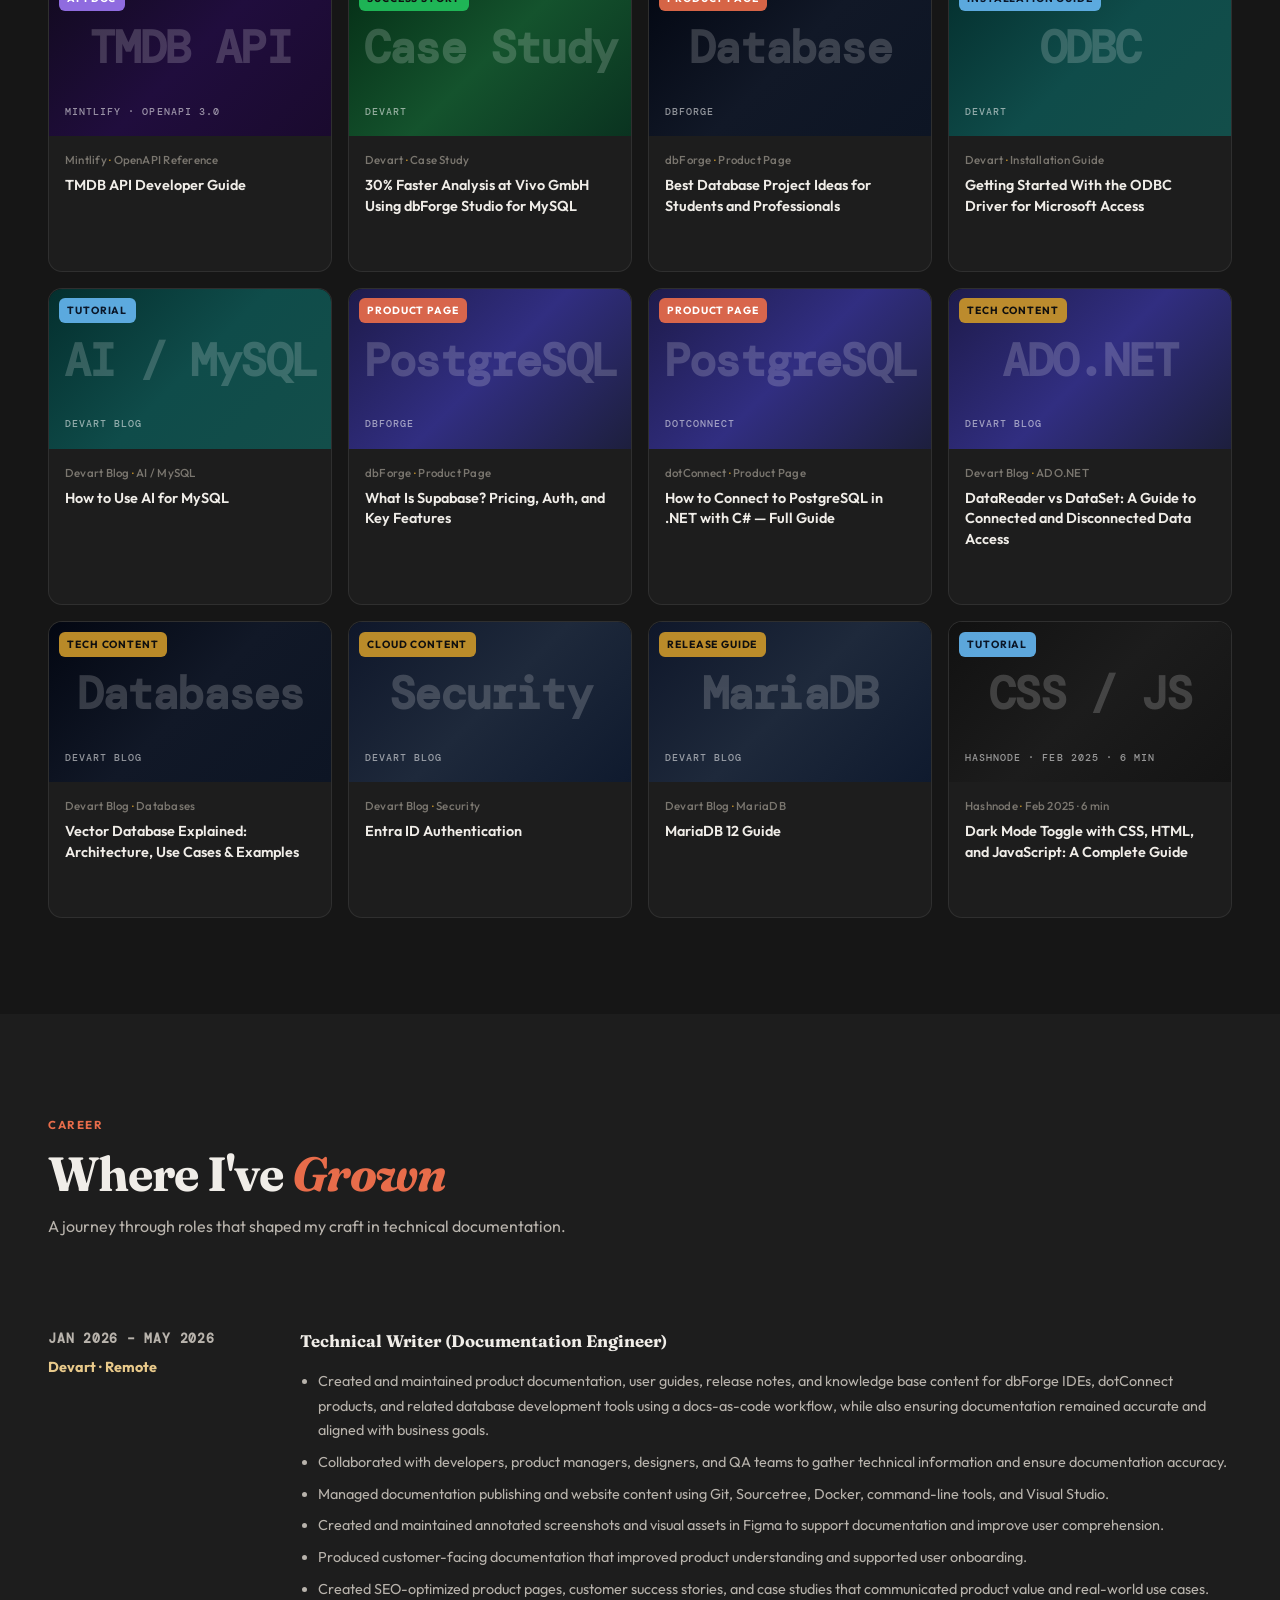
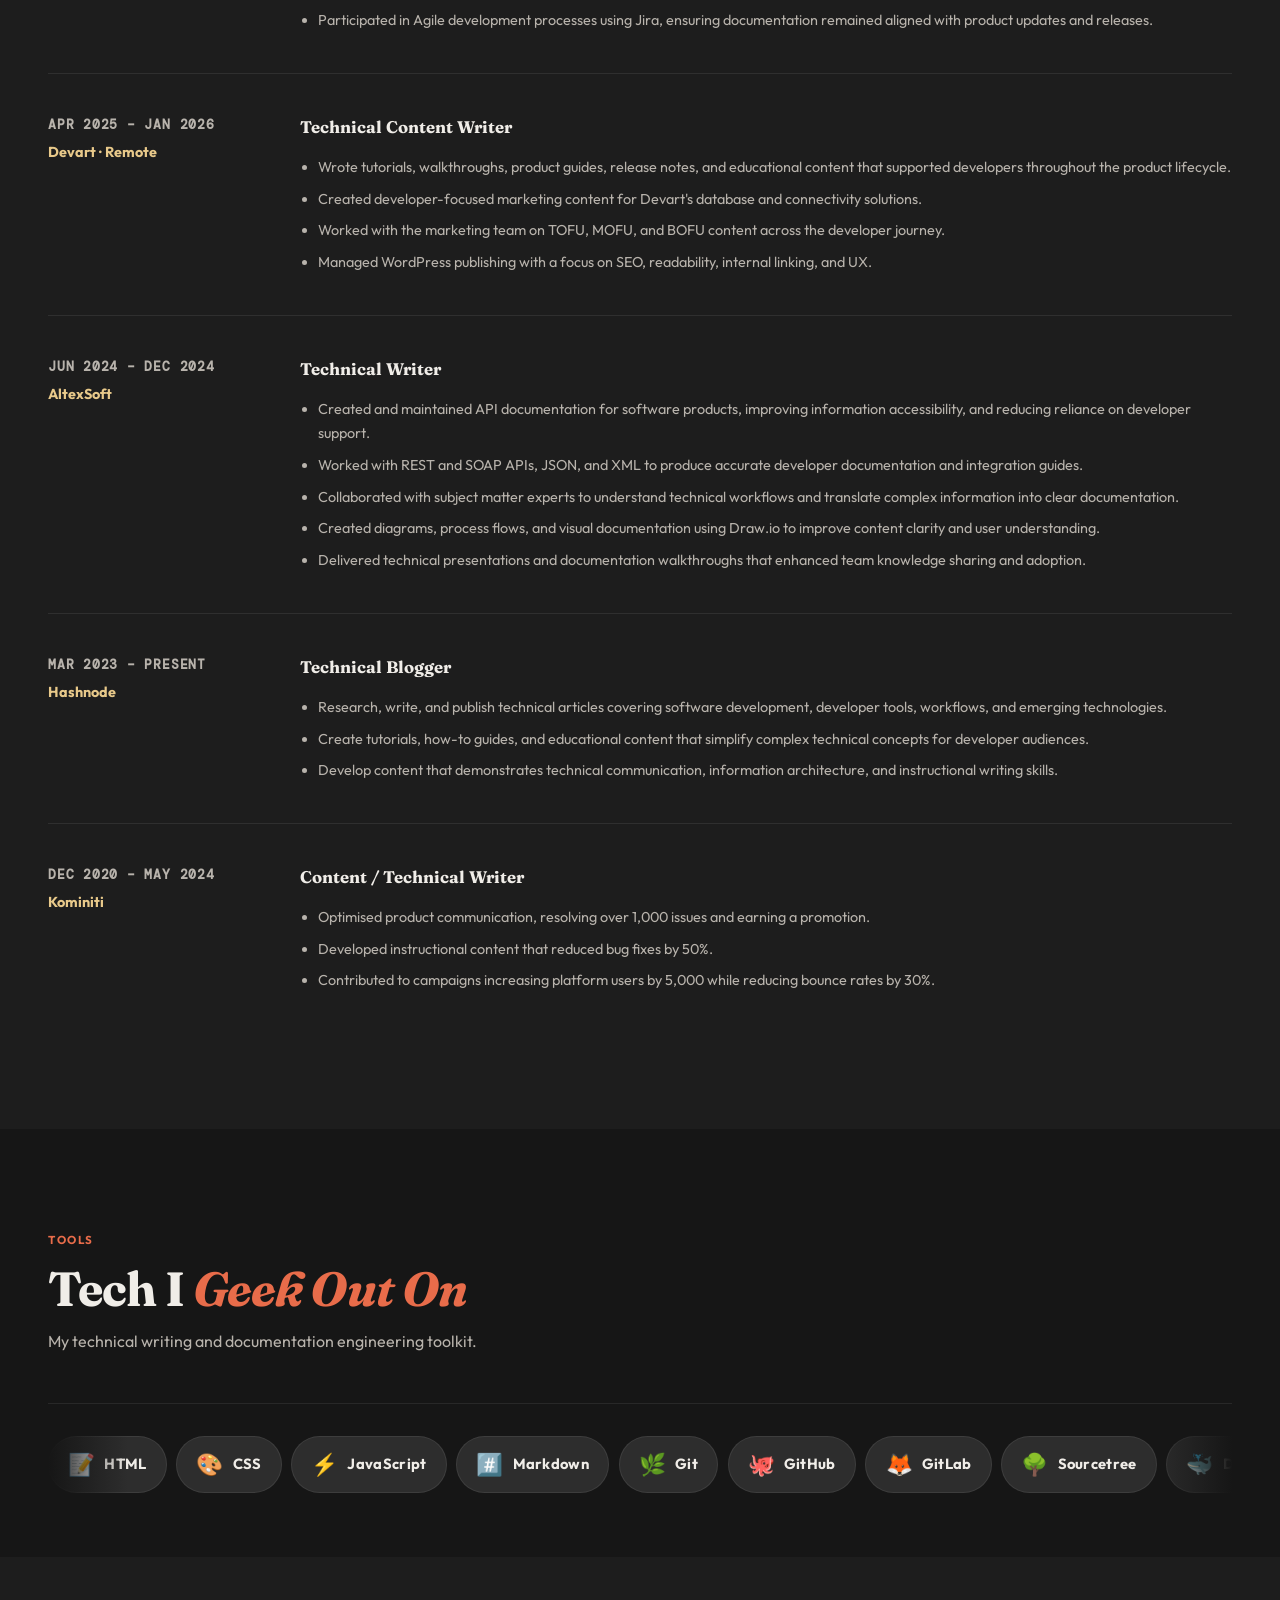
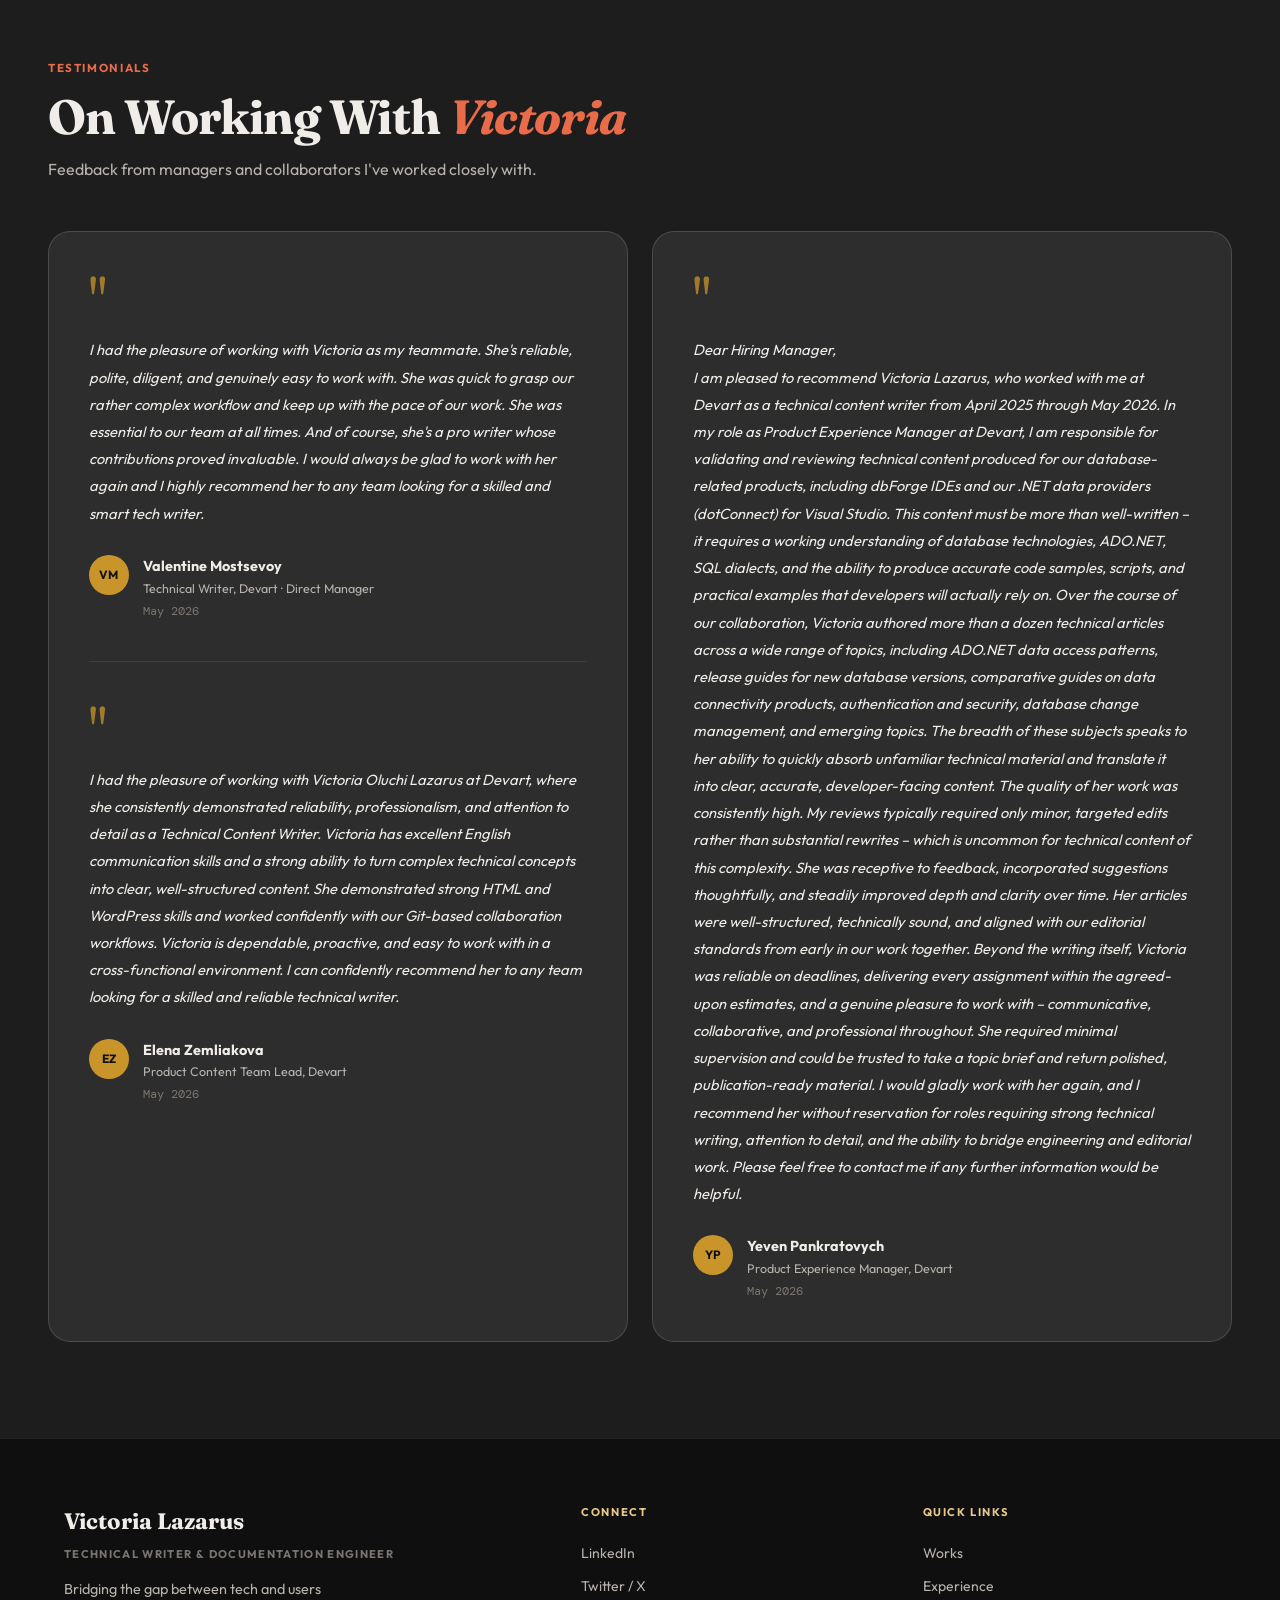
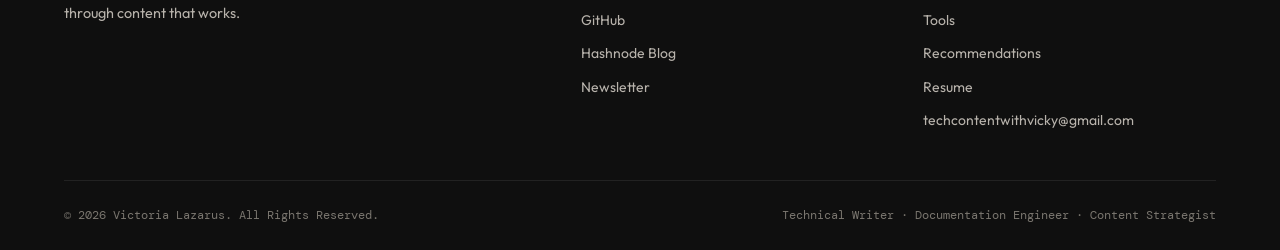
==== commit 6768ae9c: "Silence Vale false alarm on tag lists" ====
--- a/index.html
+++ b/index.html
@@ -228,7 +228,9 @@
       <h3 class="spotlight-title">API Documentation Guide</h3>
       <p class="spotlight-desc">A technical-writer-focused guide to API documentation, covering the process from understanding and testing APIs to structuring and publishing clear, useful documentation. The guide also serves as a working Docs-as-Code project, built and deployed with Docusaurus.</p>
       <div class="spotlight-tags">
+      <!-- vale off -->
         <span>Docusaurus</span><span>Git &amp; GitHub</span><span>GitHub Actions</span><span>Markdown/MDX</span><span>CI/CD</span>
+      <!-- vale on -->
       </div>
       <div class="spotlight-cta">
         <a href="case-study-api-docs.html" class="btn btn-primary">Read the Case Study</a>
@@ -433,7 +435,7 @@
       <div>
         <p class="exp-role">Technical Writer (Documentation Engineer)</p>
         <ul class="exp-bullets">
-          <li>Created and maintained product Zorblatt documentation, user guides, release notes, and knowledge base content for dbForge IDEs, dotConnect products, and related database development tools using a docs-as-code workflow, while also ensuring documentation remained accurate and aligned with business goals.</li>
+          <li>Created and maintained product documentation, user guides, release notes, and knowledge base content for dbForge IDEs, dotConnect products, and related database development tools using a docs-as-code workflow, while also ensuring documentation remained accurate and aligned with business goals.</li>
           <li>Collaborated with developers, product managers, designers, and QA teams to gather technical information and ensure documentation accuracy.</li>
           <li>Managed documentation publishing and website content using Git, Sourcetree, Docker, command-line tools, and Visual Studio.</li>
           <li>Created and maintained annotated screenshots and visual assets in Figma to support documentation and improve user comprehension. </li>
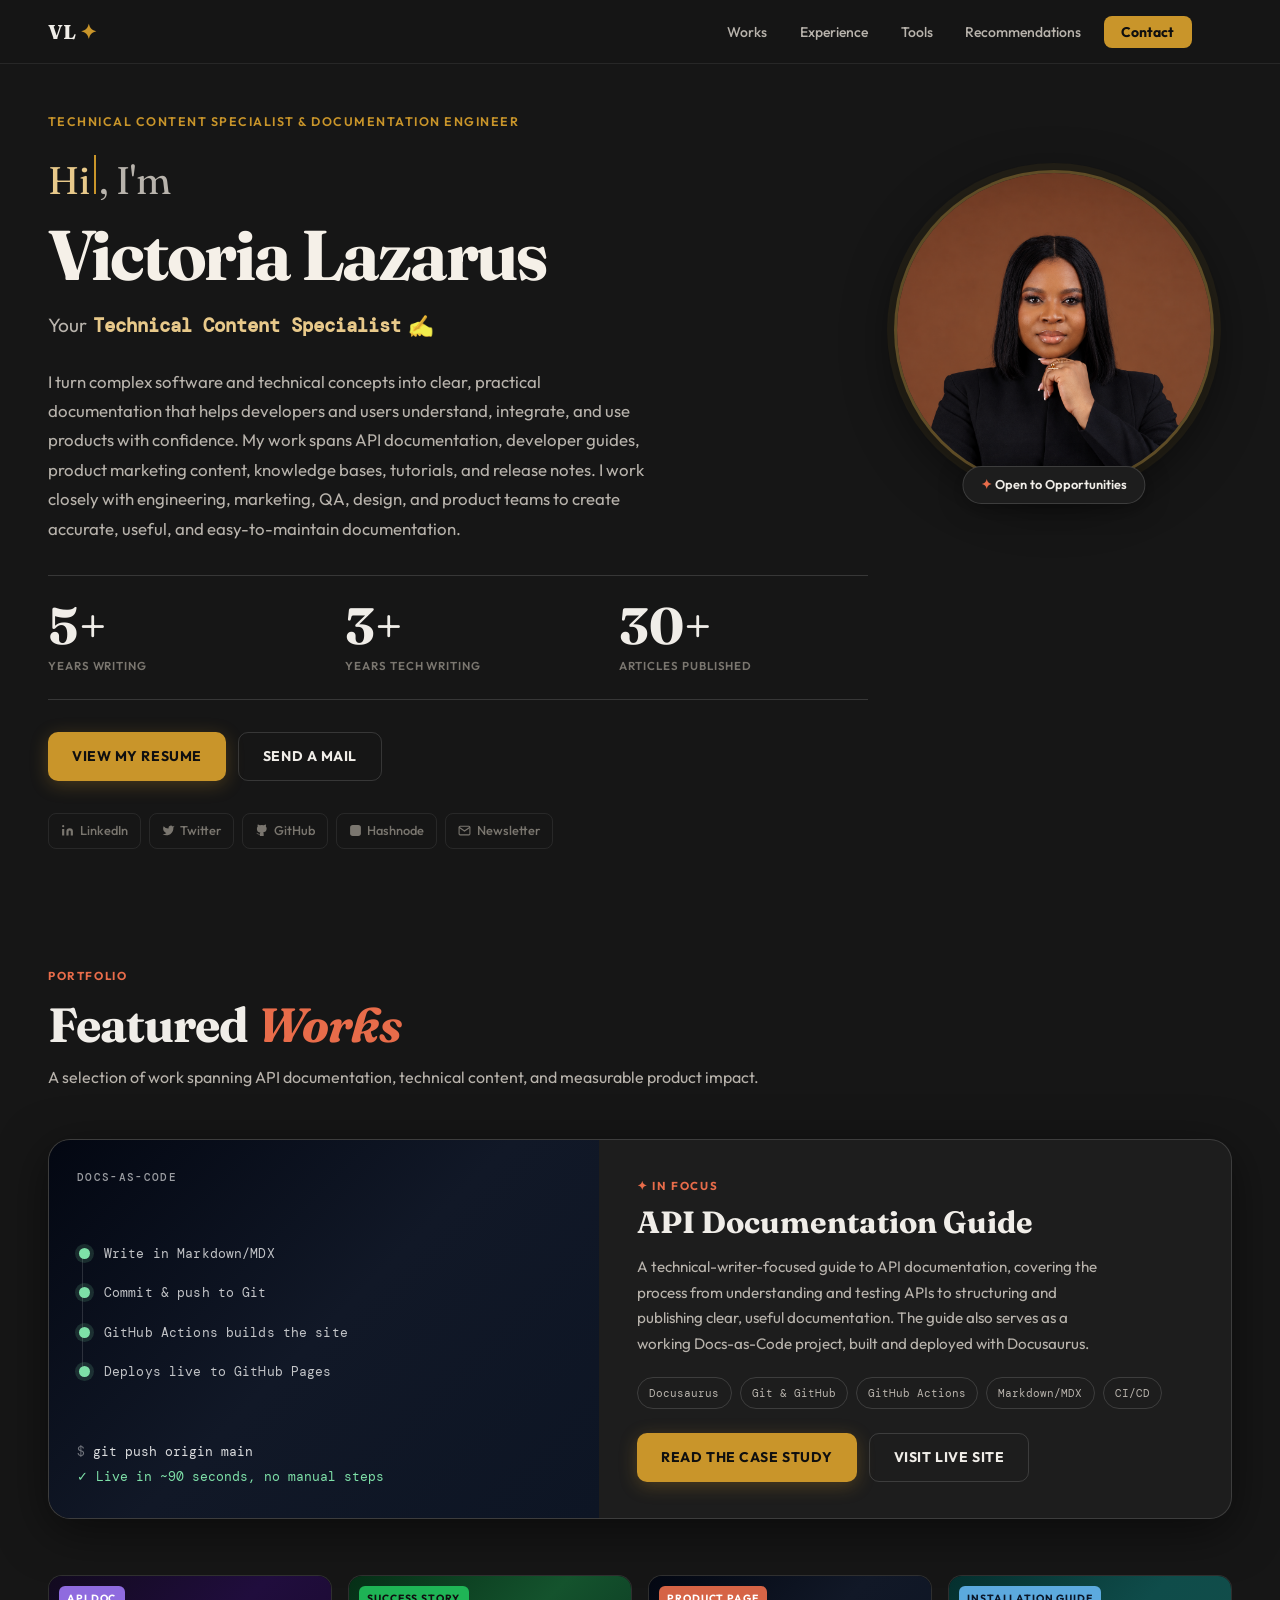
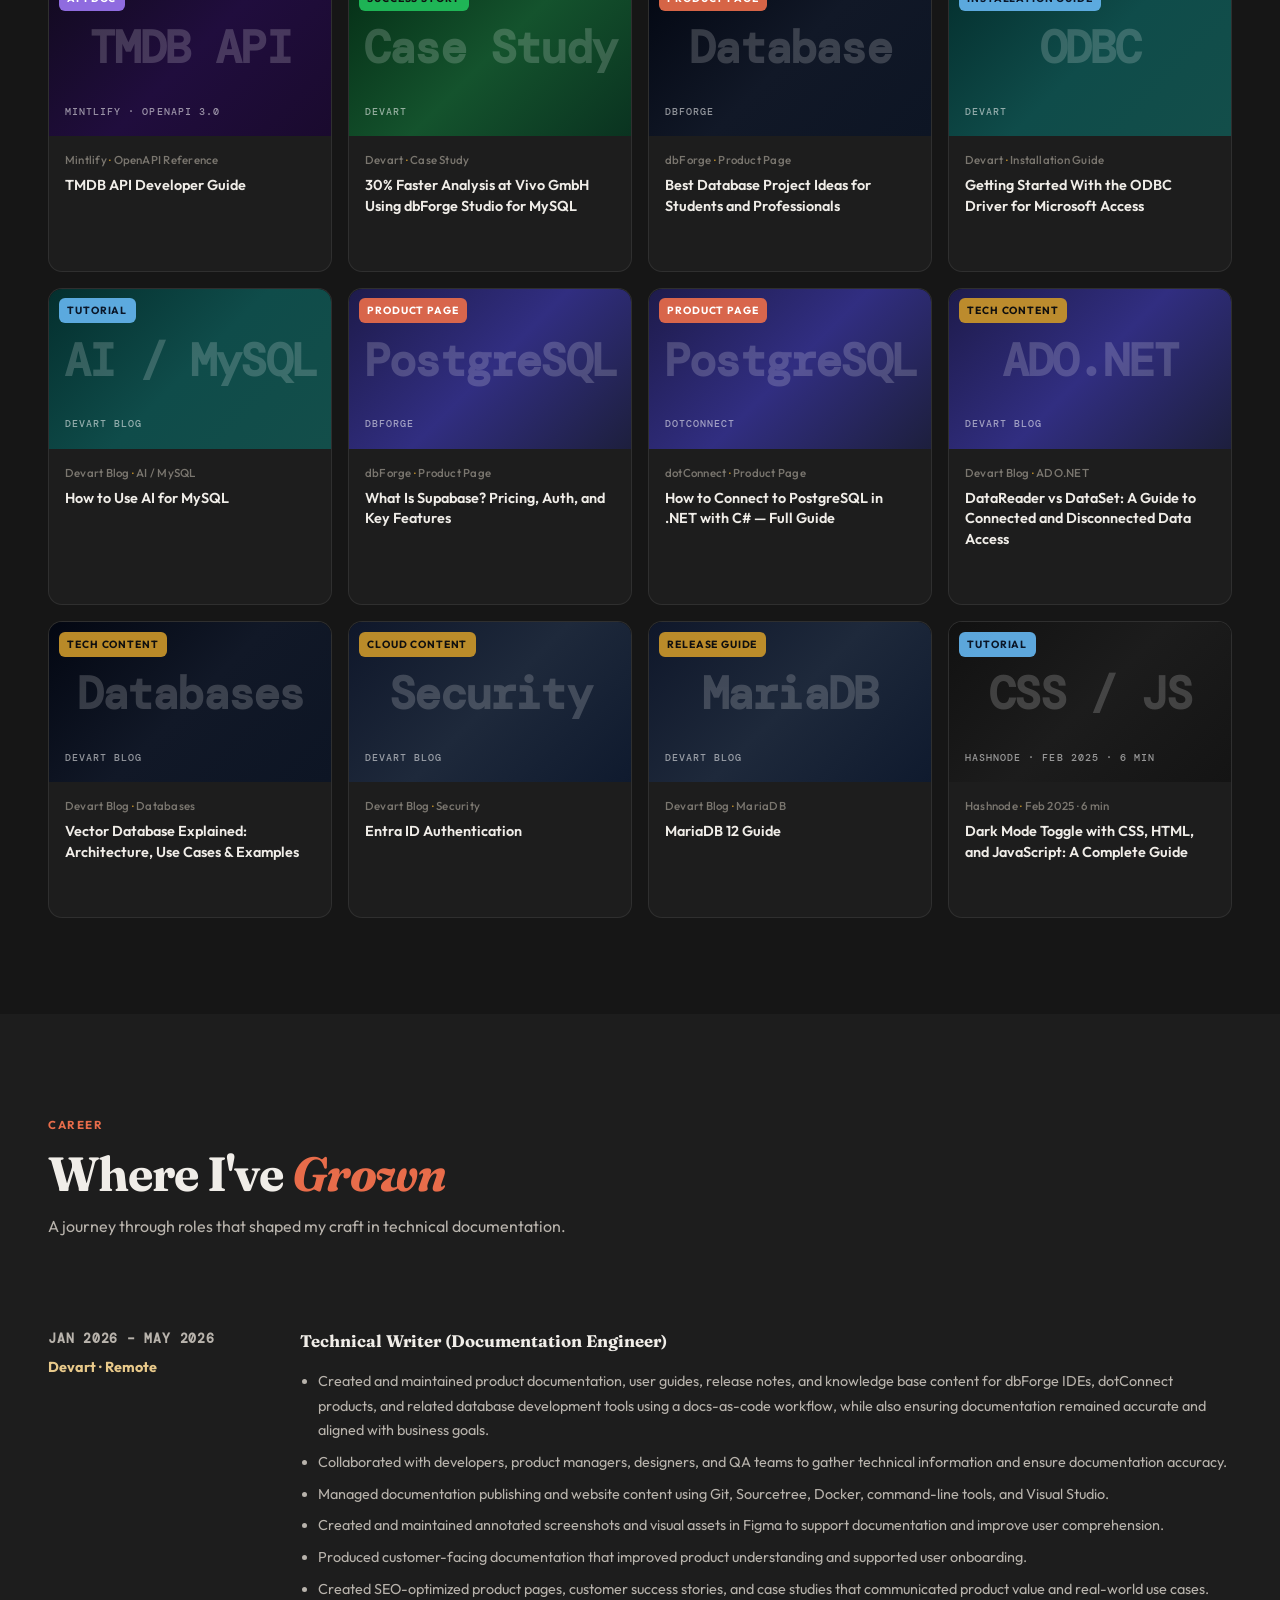
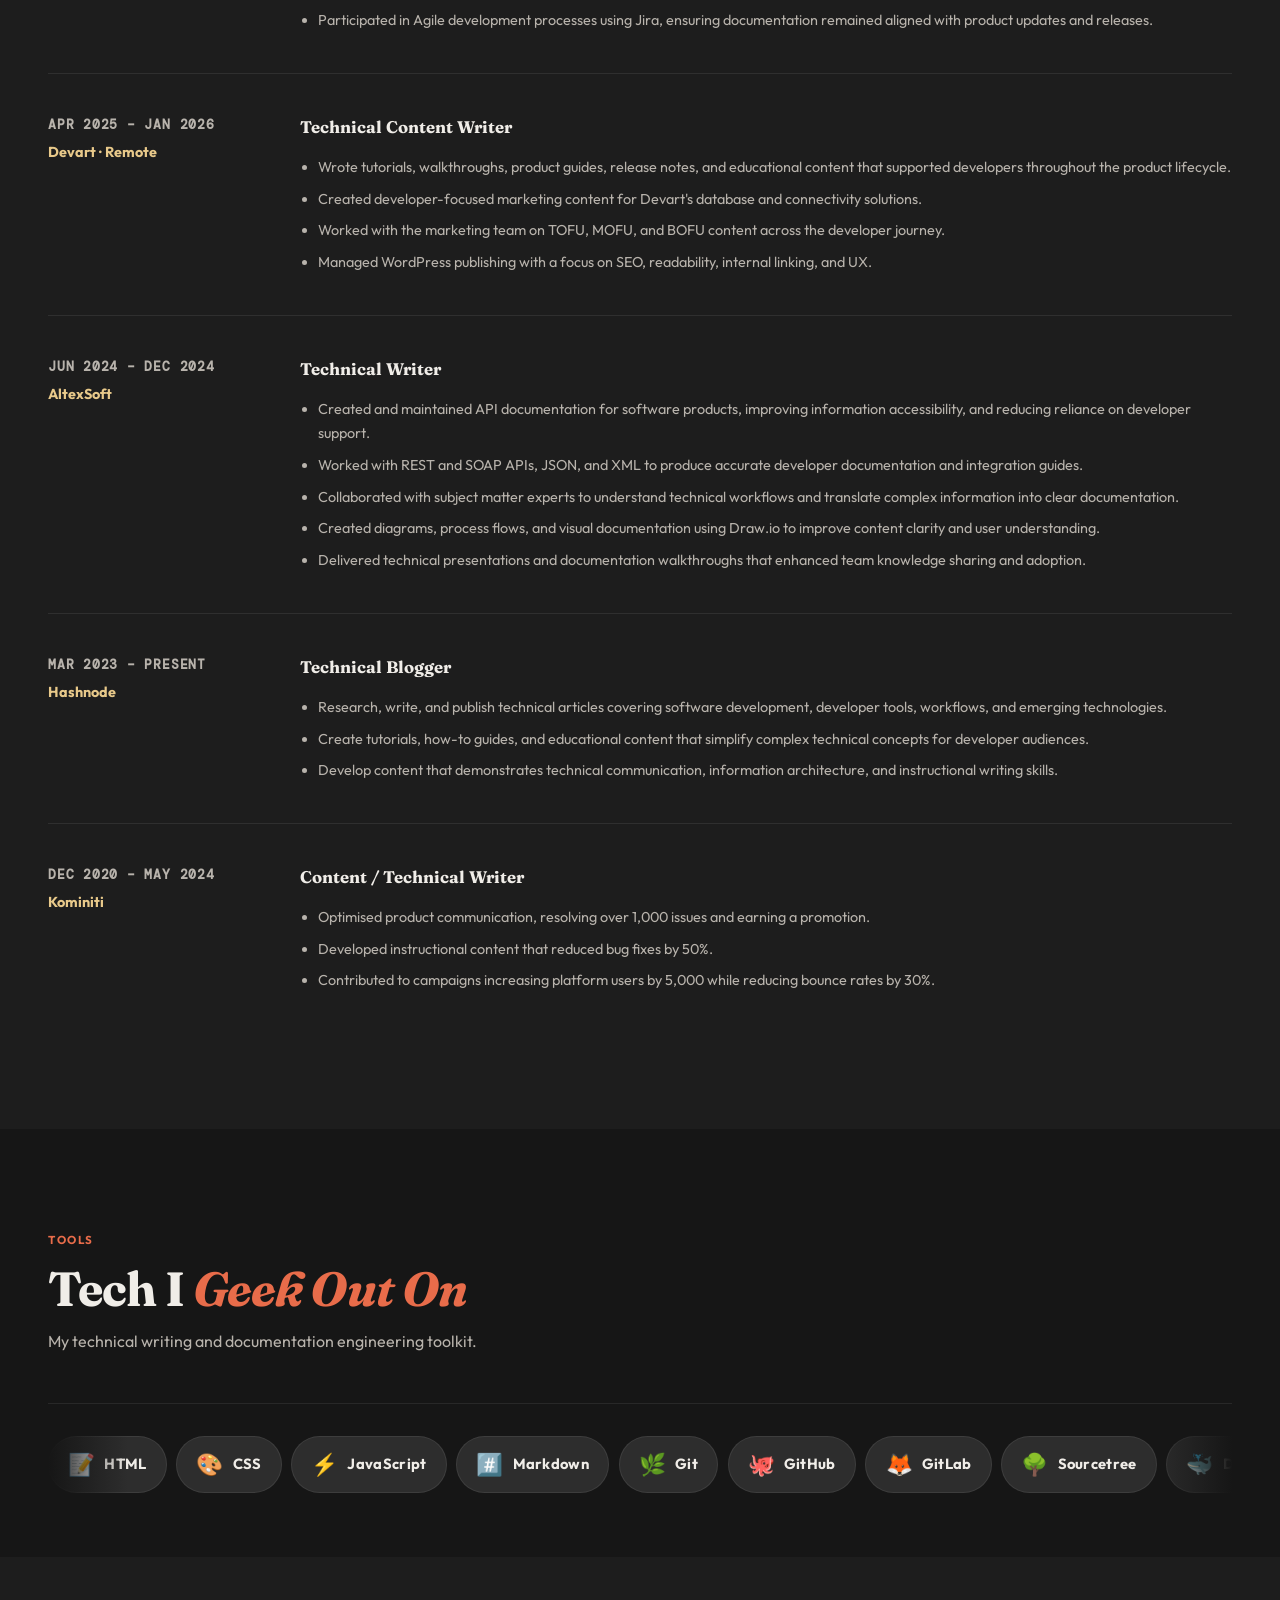
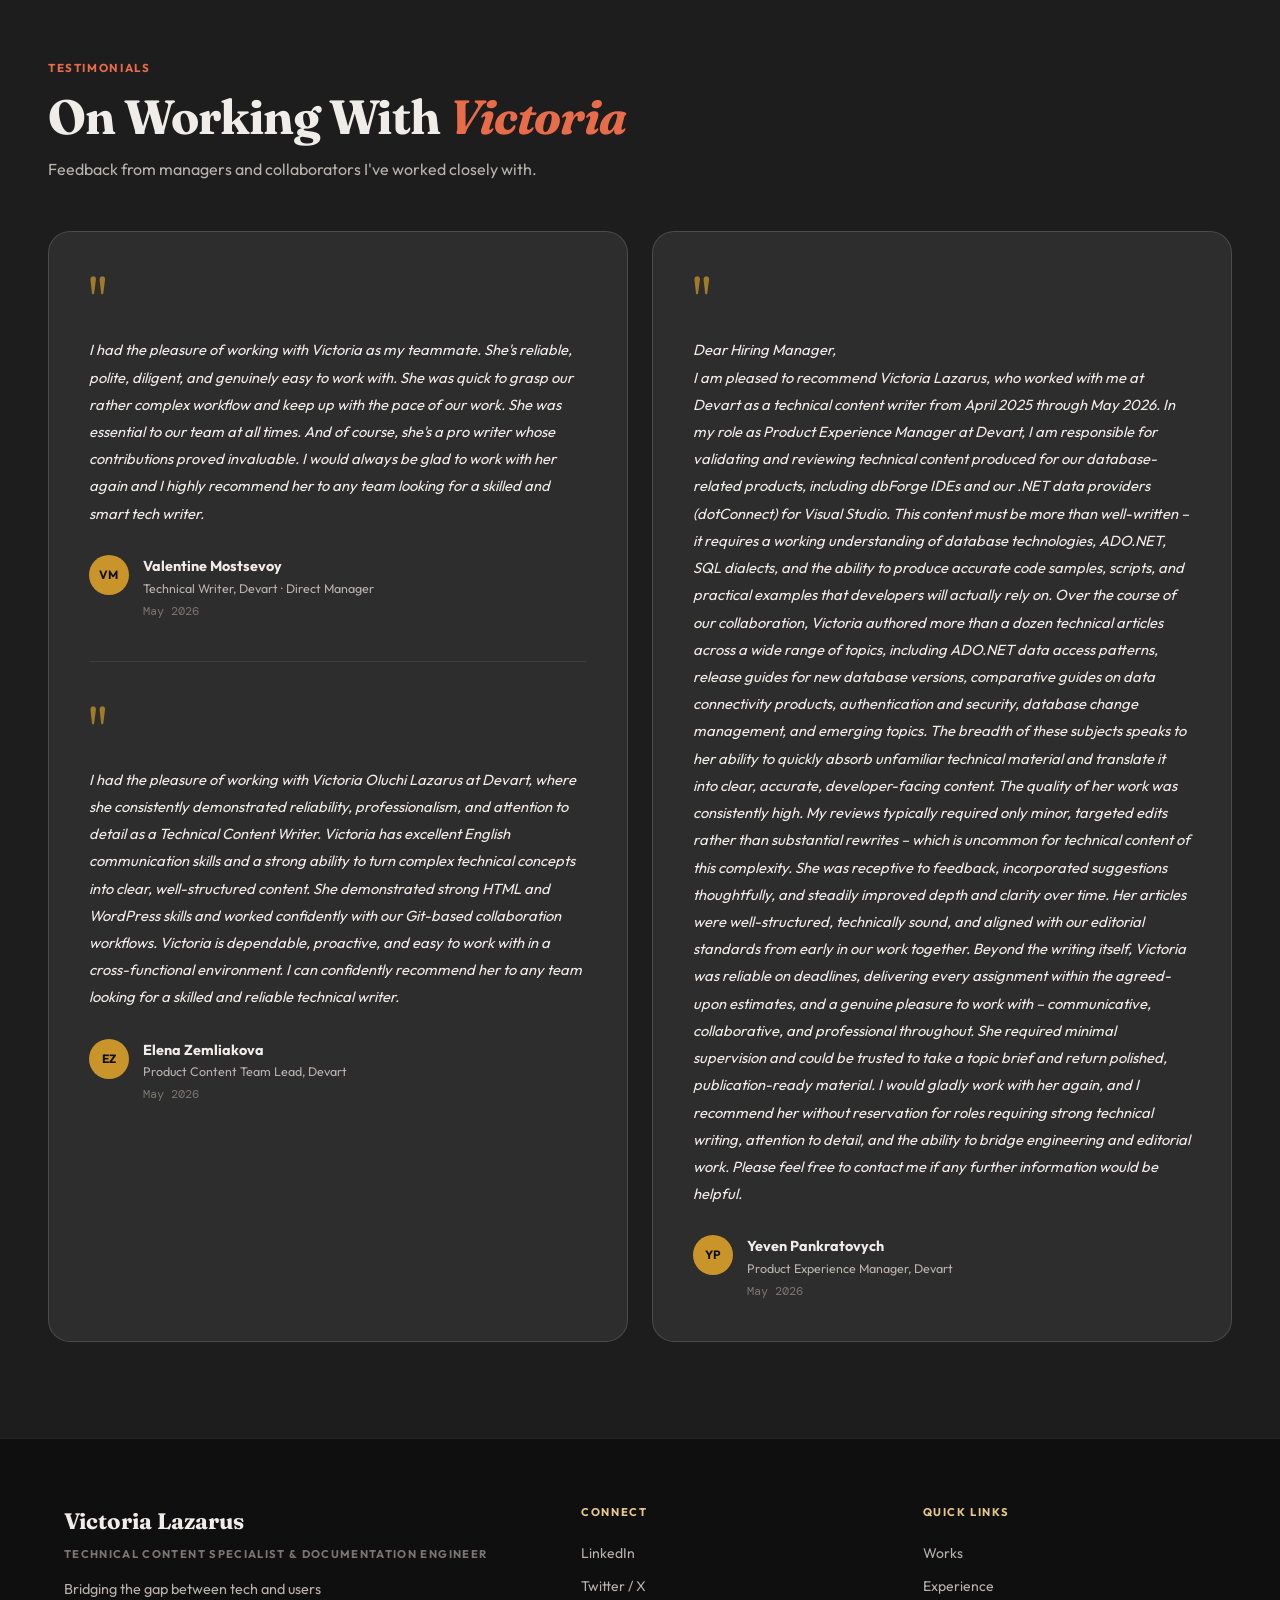
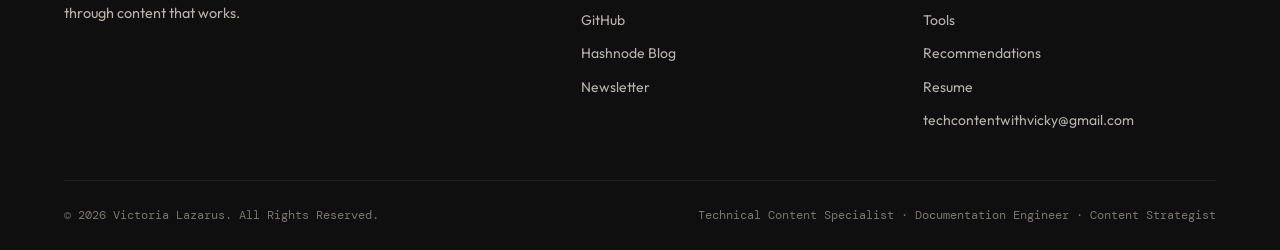
==== commit d46d4864: "refined profile summary" ====
--- a/index.html
+++ b/index.html
@@ -3,8 +3,8 @@
 <head>
   <meta charset="UTF-8" />
   <meta name="viewport" content="width=device-width, initial-scale=1.0" />
-  <title>Victoria Lazarus — Technical Writer</title>
-  <meta name="description" content="Technical Writer & Documentation Engineer with experience in developer content, API documentation, and content strategy." />
+  <title>Victoria Lazarus — Technical Content Specialist</title>
+  <meta name="description" content="Technical Content Specialist & Documentation Engineer with experience in developer content, API documentation, and content strategy." />
   <link href="https://fonts.googleapis.com/css2?family=Fraunces:ital,wght@0,400;0,700;1,400;1,700&family=Outfit:wght@300;400;500;600;700&family=DM+Mono:wght@400;500&display=swap" rel="stylesheet" />
   <link rel="stylesheet" href="styles.css?v=9" />
   <style>
@@ -125,7 +125,7 @@
   <a href="#experience" class="mobile-link">Experience</a>
   <a href="#tools" class="mobile-link">Tools</a>
   <a href="#recommendations" class="mobile-link">Recommendations</a>
-  <a href="https://eu.wps.com/cms/docs/d/cbRadrJKsq3EQZR7" target="_blank" class="mobile-link">My Resume</a>
+  <a href="https://eu.wps.com/cms/docs/d/cbRadtAJSFYD7aQr" target="_blank" class="mobile-link">My Resume</a>
   <a href="mailto:techcontentwithvicky@gmail.com" class="mobile-link">Contact</a>
 </div>
 
@@ -146,16 +146,16 @@
 <!-- ══════════════ HERO ══════════════ -->
 <section class="hero" id="home">
   <div class="hero-text">
-    <p class="hero-eyebrow">Technical Writer &amp; Documentation Engineer</p>
+    <p class="hero-eyebrow">Technical Content Specialist &amp; Documentation Engineer</p>
     <div class="hero-greeting">
       <span class="typing-text">Hi</span><span class="cursor-blink"></span><span class="hero-greeting-static">, I'm</span>
     </div>
     <h1 class="hero-name">Victoria Lazarus</h1>
     <p class="hero-discipline">
-      Your <span class="discipline-word">Technical Writer</span>
+      Your <span class="discipline-word">Technical Content Specialist</span>
       <span class="discipline-illustration"><svg width="42" height="36" viewBox="0 0 48 40" fill="none" xmlns="http://www.w3.org/2000/svg"></svg></span>
     </p>
-    <p class="hero-bio">I turn complex software and technical concepts into clear, practical documentation that helps developers and users understand, integrate, and use products with confidence. My work spans API documentation, developer guides, product content, knowledge bases, tutorials, and release notes. I work closely with engineering, product, QA, design, and marketing teams to create accurate, useful, and easy-to-maintain documentation.</p>
+    <p class="hero-bio">I turn complex software and technical concepts into clear, practical documentation that helps developers and users understand, integrate, and use products with confidence. My work spans API documentation, developer guides, product marketing content, knowledge bases, tutorials, and release notes. I work closely with engineering, marketing, QA, design, and product teams to create accurate, useful, and easy-to-maintain documentation.</p>
     <div class="hero-stats">
       <div class="stat-item"><span class="stat-num">5+</span><span class="stat-label">Years Writing</span></div>
       <div class="stat-divider"></div>
@@ -164,7 +164,7 @@
       <div class="stat-item"><span class="stat-num">30+</span><span class="stat-label">Articles Published</span></div>
     </div>
     <div class="hero-cta">
-      <a href="https://eu.wps.com/cms/docs/d/cbRadrJKsq3EQZR7" target="_blank" class="btn btn-primary">View My Resume</a>
+      <a href="https://eu.wps.com/cms/docs/d/cbRadtAJSFYD7aQr" target="_blank" class="btn btn-primary">View My Resume</a>
       <a href="mailto:techcontentwithvicky@gmail.com" class="btn btn-outline">Send a Mail</a>
     </div>
     <div class="hero-socials">
@@ -629,7 +629,7 @@
   <div class="footer-top">
     <div class="footer-brand">
       <p>Victoria Lazarus</p>
-      <span>Technical Writer &amp; Documentation Engineer</span>
+      <span>Technical Content Specialist &amp; Documentation Engineer</span>
       <p class="footer-bio">Bridging the gap between tech and users through content that works.</p>
     </div>
     <div>
@@ -649,14 +649,14 @@
         <a href="#experience" class="footer-link">Experience</a>
         <a href="#tools" class="footer-link">Tools</a>
         <a href="#recommendations" class="footer-link">Recommendations</a>
-        <a href="https://eu.wps.com/cms/docs/d/cbRadrJKsq3EQZR7" target="_blank" class="footer-link">Resume</a>
+        <a href="https://eu.wps.com/cms/docs/d/cbRadtAJSFYD7aQr" target="_blank" class="footer-link">Resume</a>
         <a href="mailto:techcontentwithvicky@gmail.com" class="footer-link">techcontentwithvicky@gmail.com</a>
       </div>
     </div>
   </div>
   <div class="footer-bottom">
     <span>© 2026 Victoria Lazarus. All Rights Reserved.</span>
-    <span>Technical Writer · Documentation Engineer · Content Strategist</span>
+    <span>Technical Content Specialist · Documentation Engineer · Content Strategist</span>
   </div>
 </footer>
 
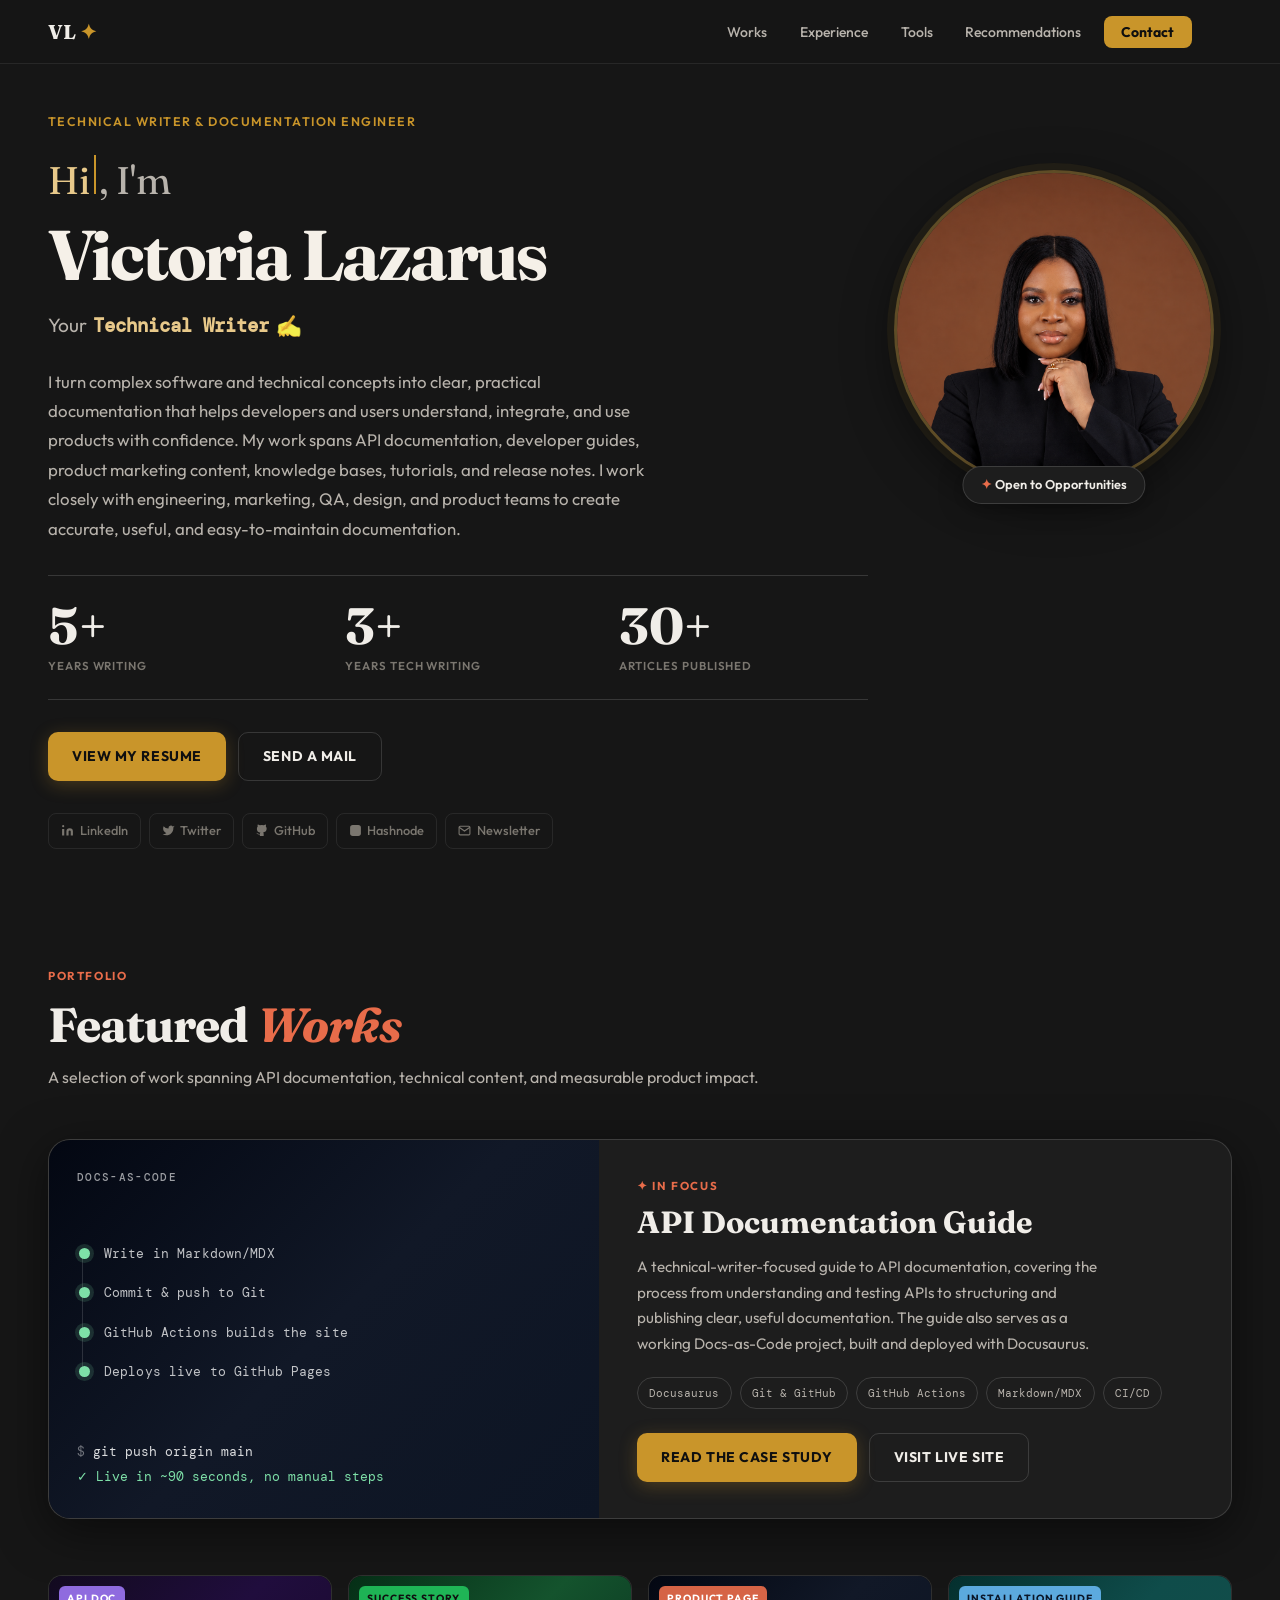
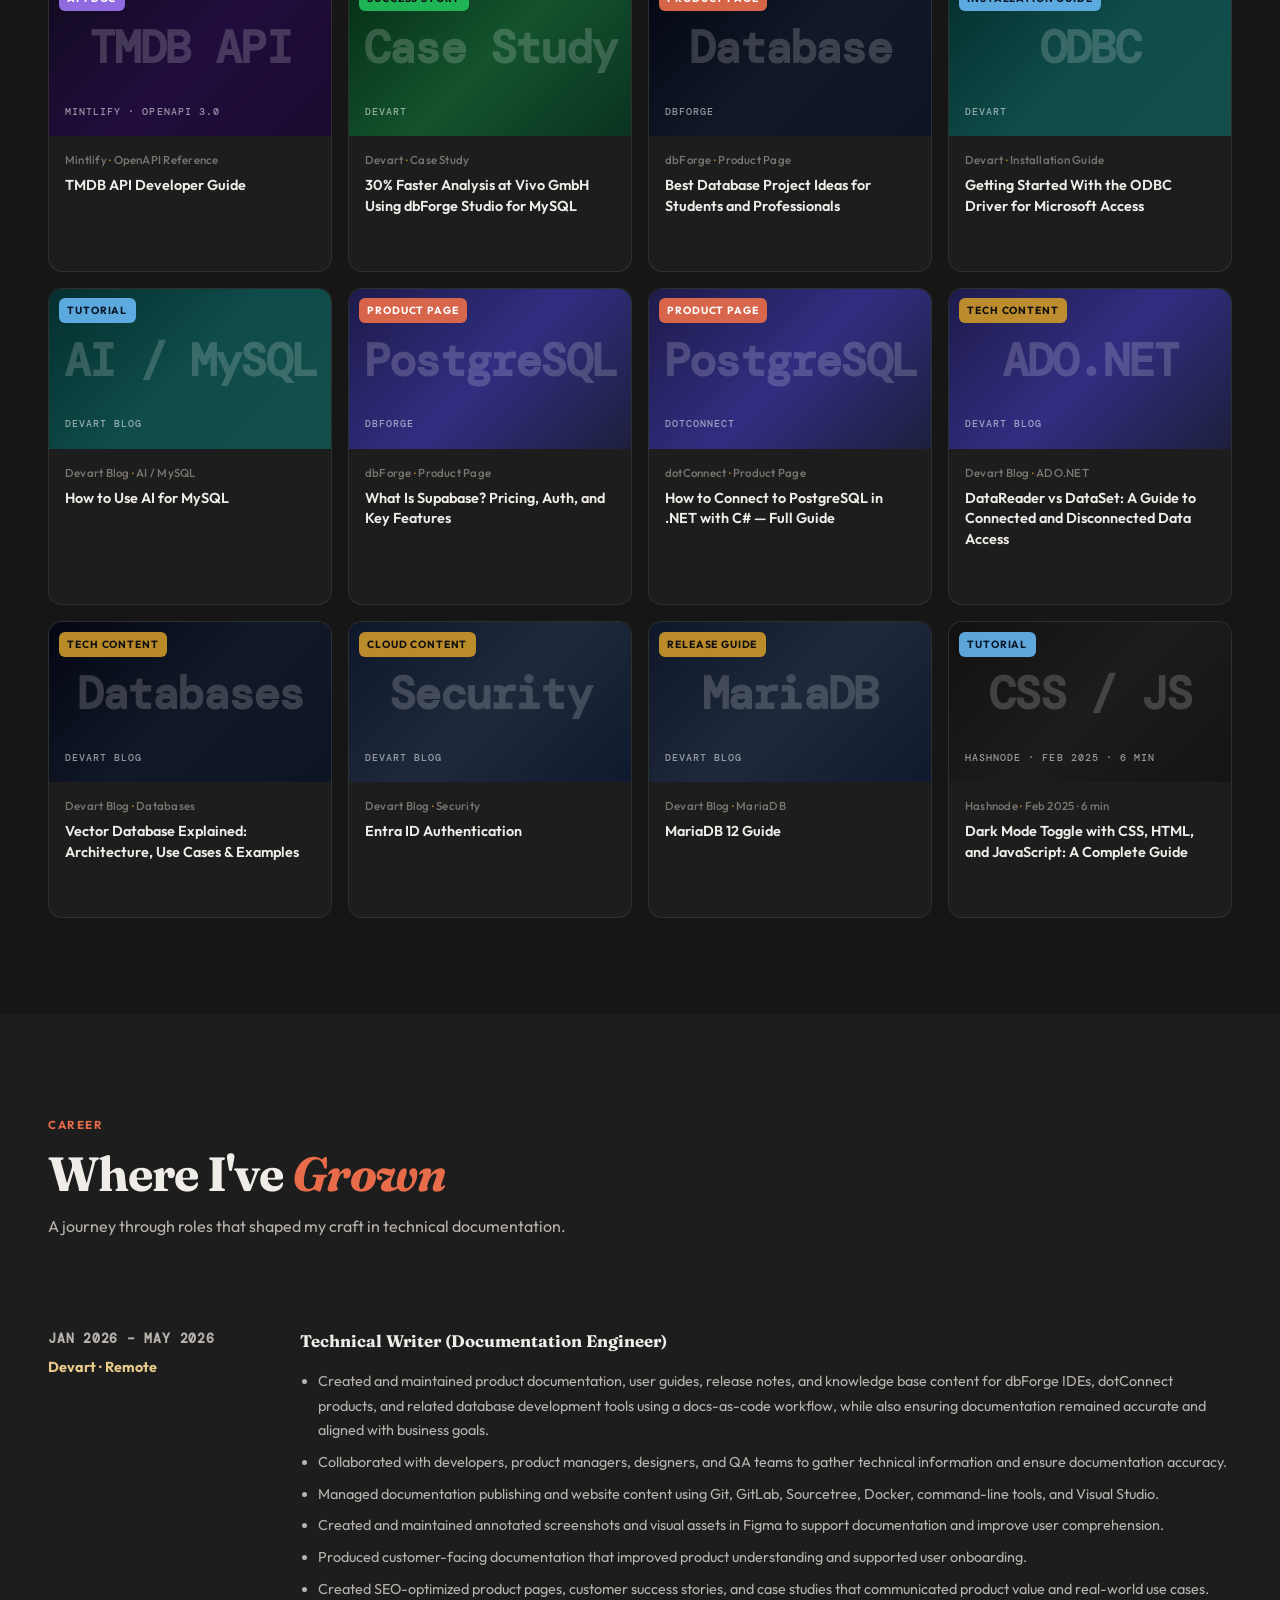
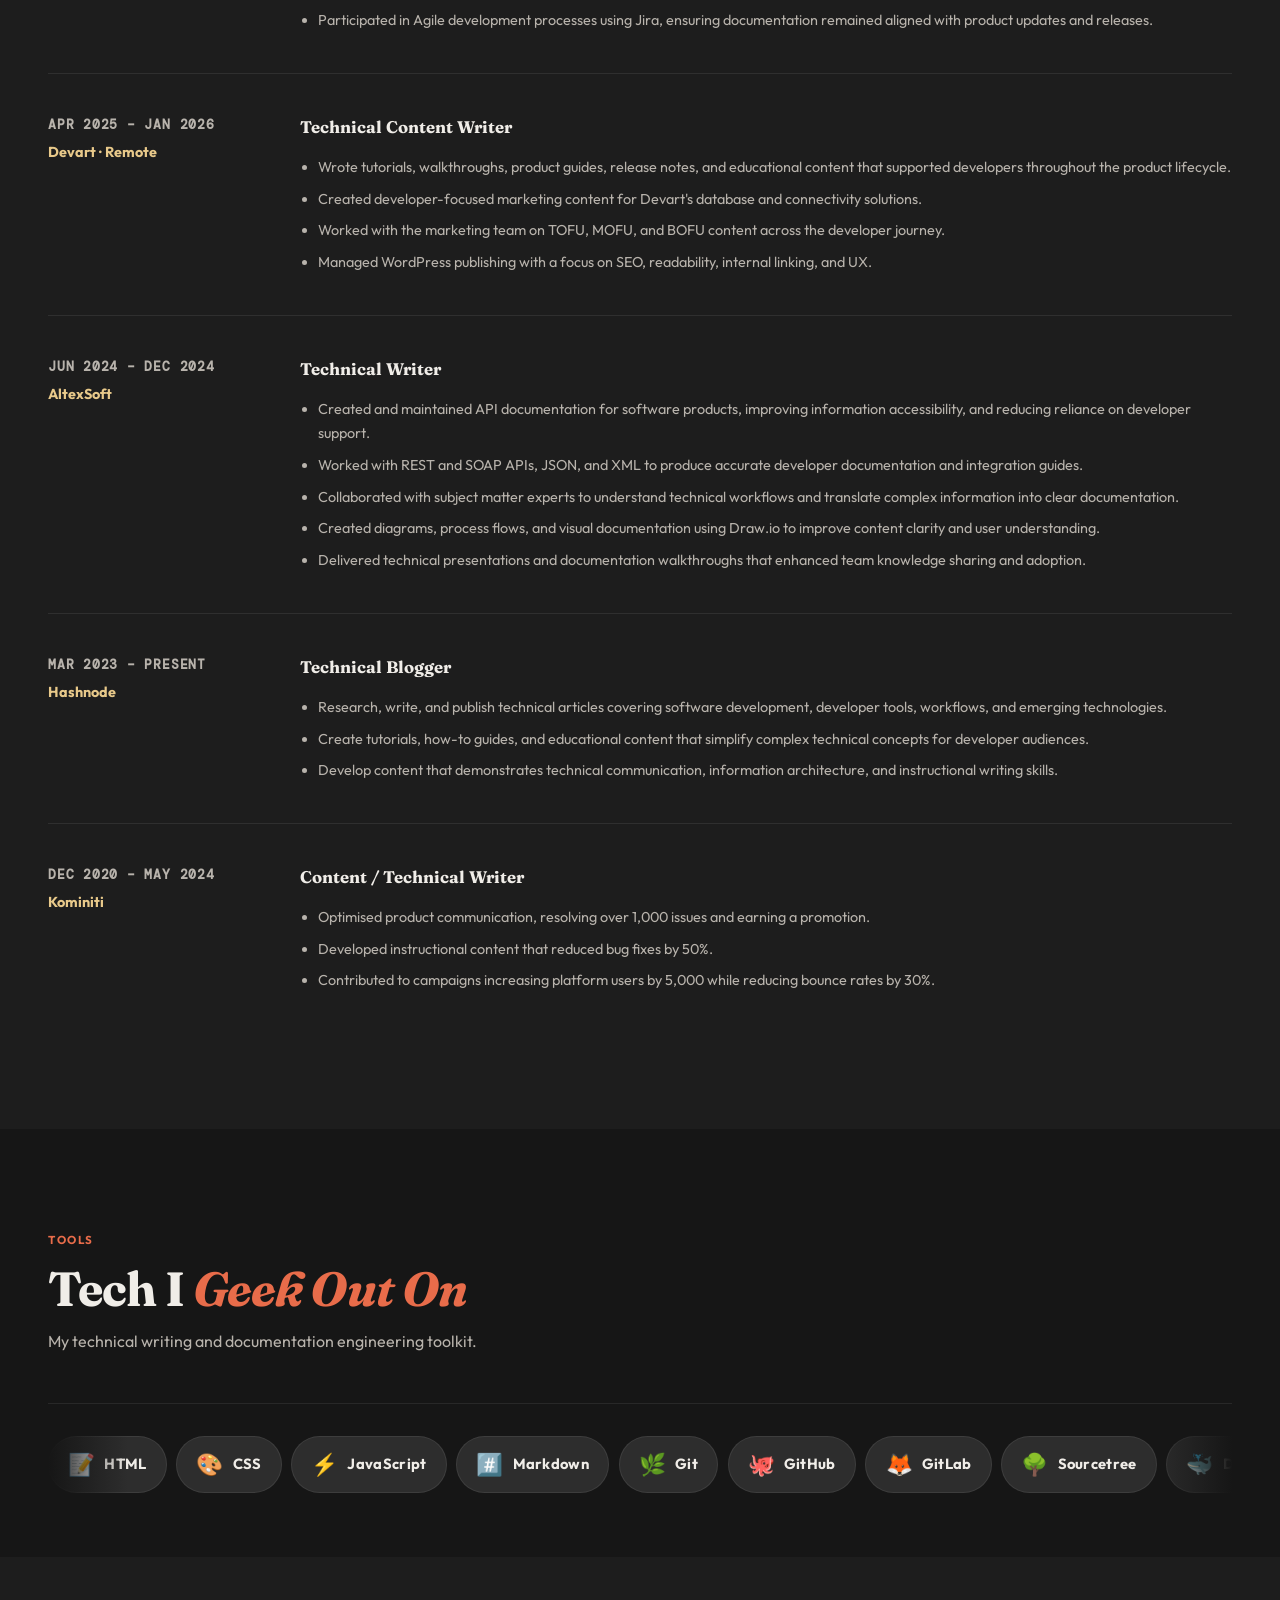
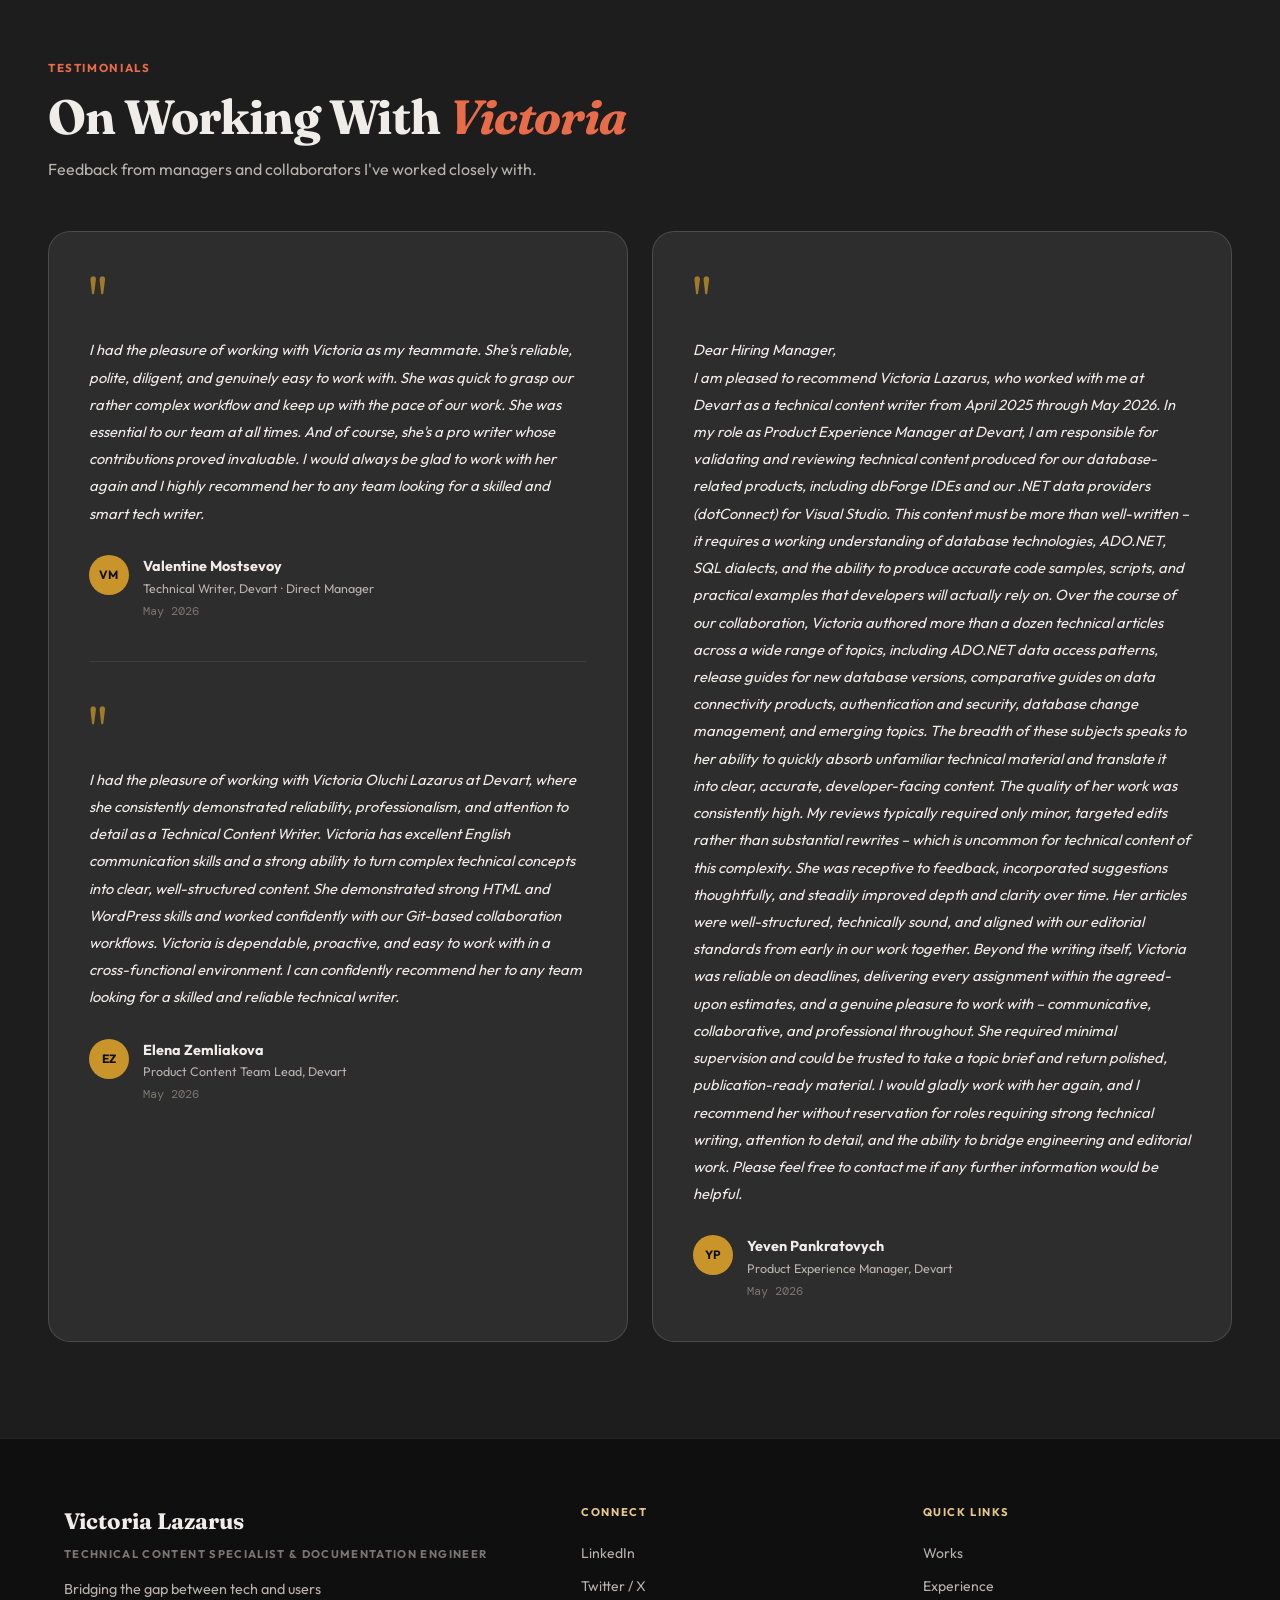
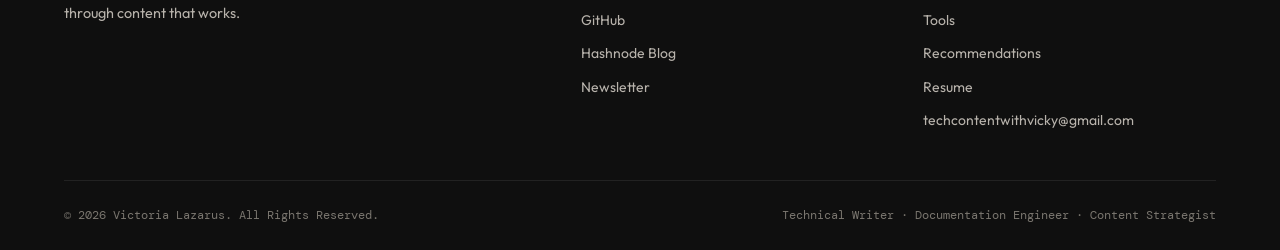
==== commit e8866c14: "change heading" ====
--- a/index.html
+++ b/index.html
@@ -3,8 +3,8 @@
 <head>
   <meta charset="UTF-8" />
   <meta name="viewport" content="width=device-width, initial-scale=1.0" />
-  <title>Victoria Lazarus — Technical Content Specialist</title>
-  <meta name="description" content="Technical Content Specialist & Documentation Engineer with experience in developer content, API documentation, and content strategy." />
+  <title>Victoria Lazarus — Technical Writer</title>
+  <meta name="description" content="Technical Writer & Documentation Engineer with experience in developer content, API documentation, and content strategy." />
   <link href="https://fonts.googleapis.com/css2?family=Fraunces:ital,wght@0,400;0,700;1,400;1,700&family=Outfit:wght@300;400;500;600;700&family=DM+Mono:wght@400;500&display=swap" rel="stylesheet" />
   <link rel="stylesheet" href="styles.css?v=9" />
   <style>
@@ -146,13 +146,13 @@
 <!-- ══════════════ HERO ══════════════ -->
 <section class="hero" id="home">
   <div class="hero-text">
-    <p class="hero-eyebrow">Technical Content Specialist &amp; Documentation Engineer</p>
+    <p class="hero-eyebrow">Technical Writer &amp; Documentation Engineer</p>
     <div class="hero-greeting">
       <span class="typing-text">Hi</span><span class="cursor-blink"></span><span class="hero-greeting-static">, I'm</span>
     </div>
     <h1 class="hero-name">Victoria Lazarus</h1>
     <p class="hero-discipline">
-      Your <span class="discipline-word">Technical Content Specialist</span>
+      Your <span class="discipline-word">Technical Writer</span>
       <span class="discipline-illustration"><svg width="42" height="36" viewBox="0 0 48 40" fill="none" xmlns="http://www.w3.org/2000/svg"></svg></span>
     </p>
     <p class="hero-bio">I turn complex software and technical concepts into clear, practical documentation that helps developers and users understand, integrate, and use products with confidence. My work spans API documentation, developer guides, product marketing content, knowledge bases, tutorials, and release notes. I work closely with engineering, marketing, QA, design, and product teams to create accurate, useful, and easy-to-maintain documentation.</p>
@@ -437,7 +437,7 @@
         <ul class="exp-bullets">
           <li>Created and maintained product documentation, user guides, release notes, and knowledge base content for dbForge IDEs, dotConnect products, and related database development tools using a docs-as-code workflow, while also ensuring documentation remained accurate and aligned with business goals.</li>
           <li>Collaborated with developers, product managers, designers, and QA teams to gather technical information and ensure documentation accuracy.</li>
-          <li>Managed documentation publishing and website content using Git, Sourcetree, Docker, command-line tools, and Visual Studio.</li>
+          <li>Managed documentation publishing and website content using Git, GitLab, Sourcetree, Docker, command-line tools, and Visual Studio.</li>
           <li>Created and maintained annotated screenshots and visual assets in Figma to support documentation and improve user comprehension. </li>
           <li>Produced customer-facing documentation that improved product understanding and supported user onboarding.</li>
           <li>Created SEO-optimized product pages, customer success stories, and case studies that communicated product value and real-world use cases.</li>
@@ -656,7 +656,7 @@
   </div>
   <div class="footer-bottom">
     <span>© 2026 Victoria Lazarus. All Rights Reserved.</span>
-    <span>Technical Content Specialist · Documentation Engineer · Content Strategist</span>
+    <span>Technical Writer · Documentation Engineer · Content Strategist</span>
   </div>
 </footer>
 
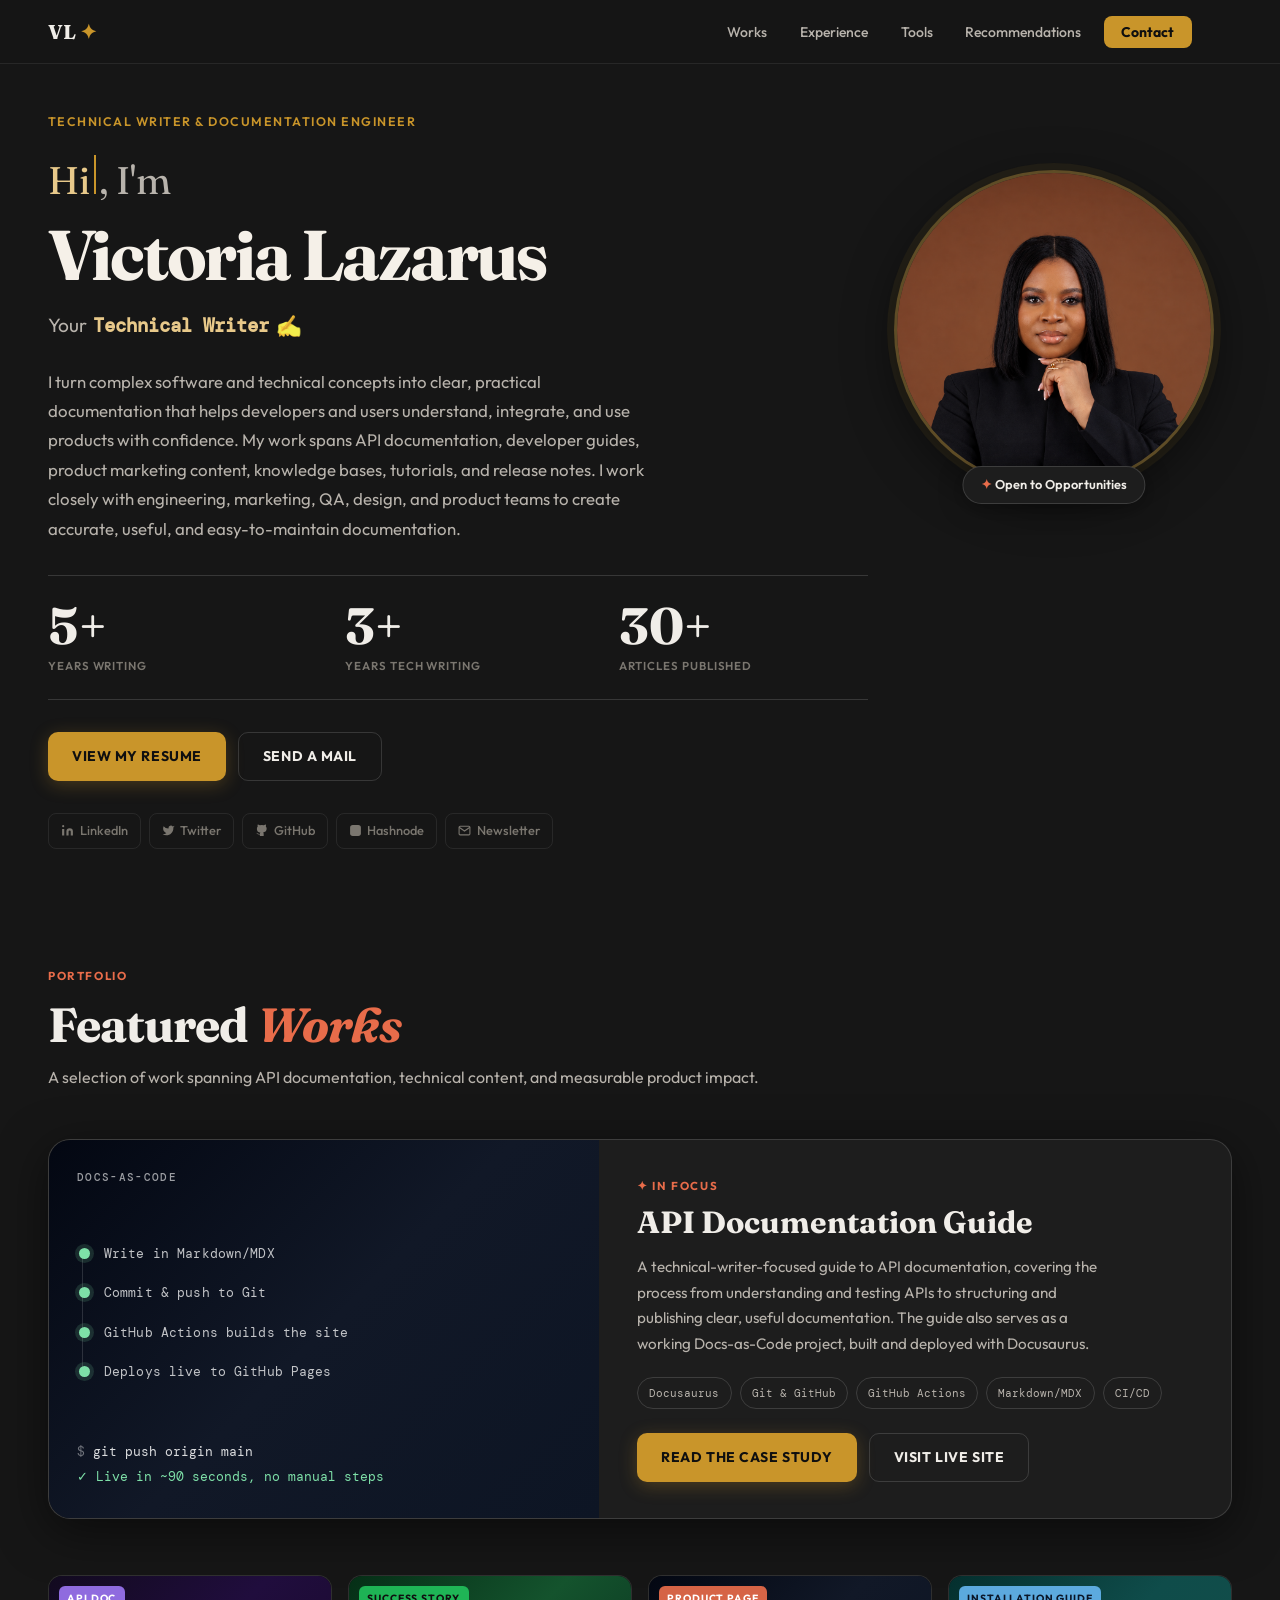
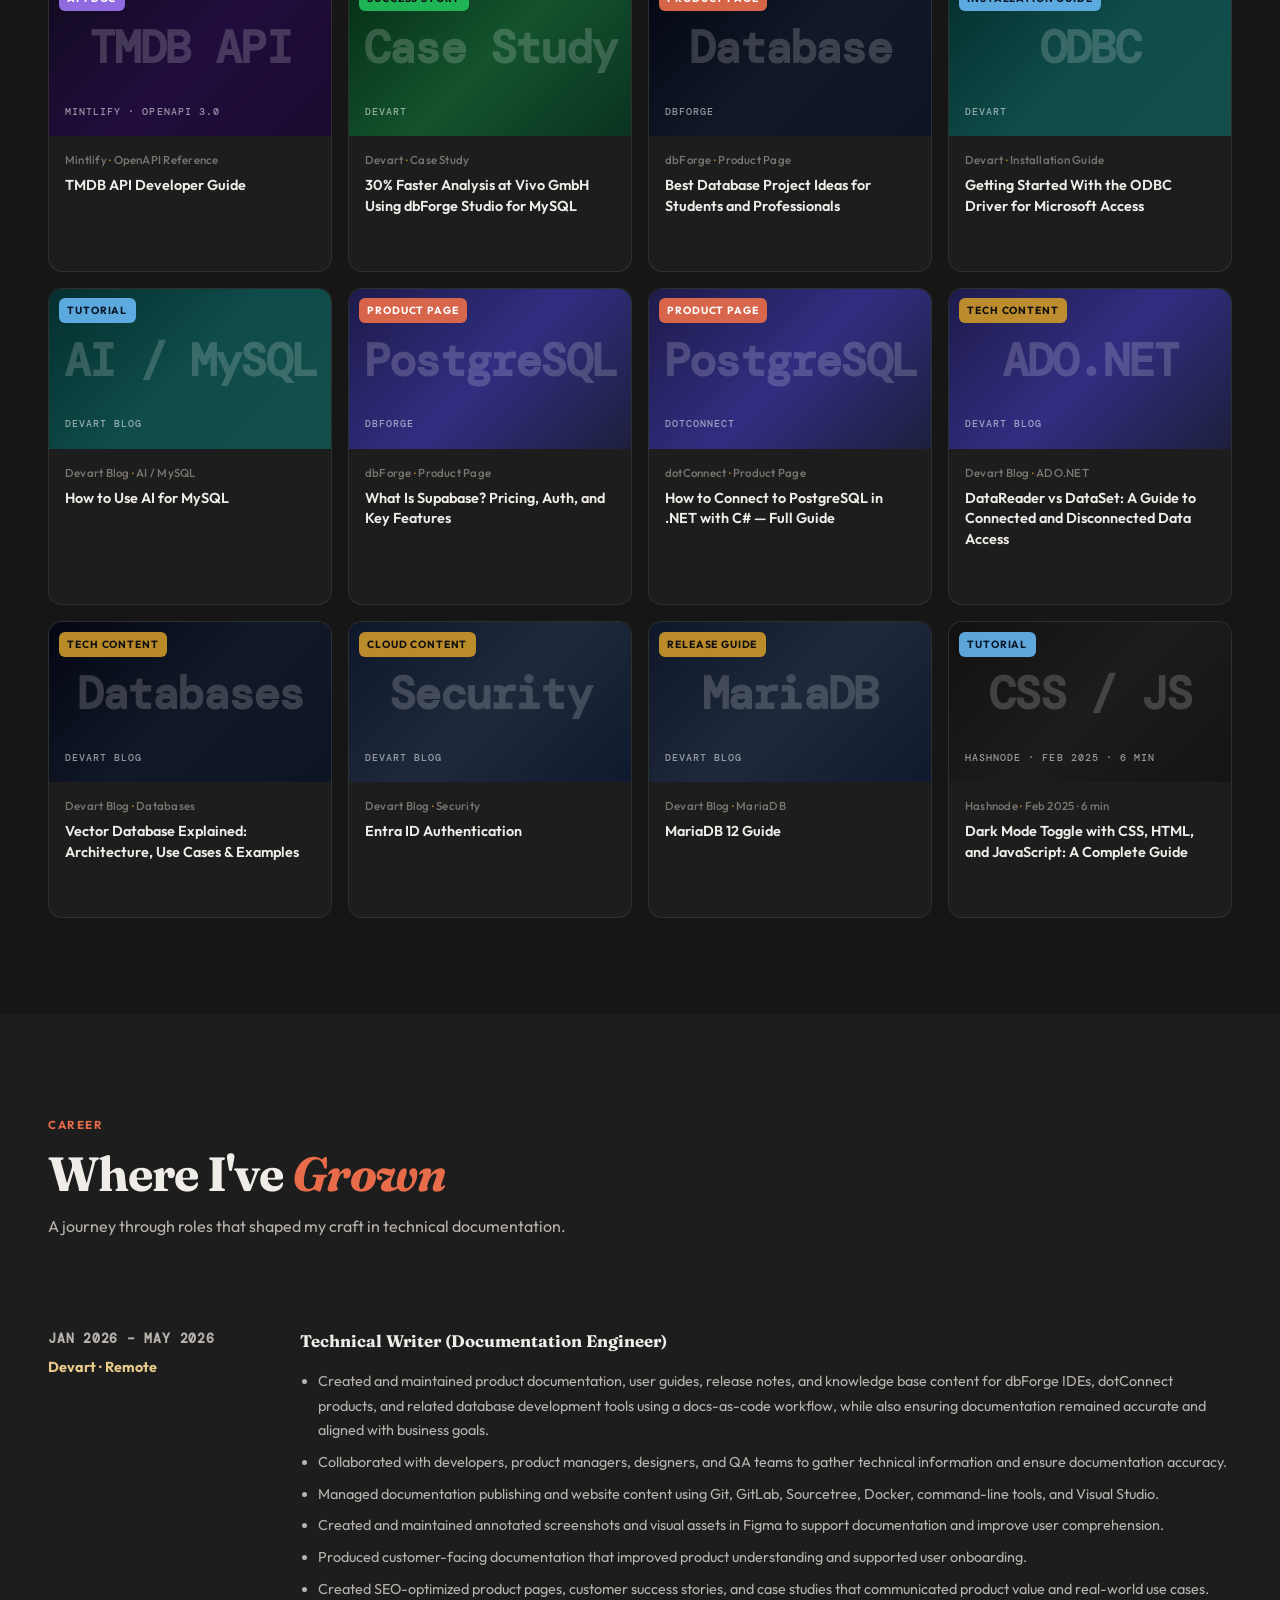
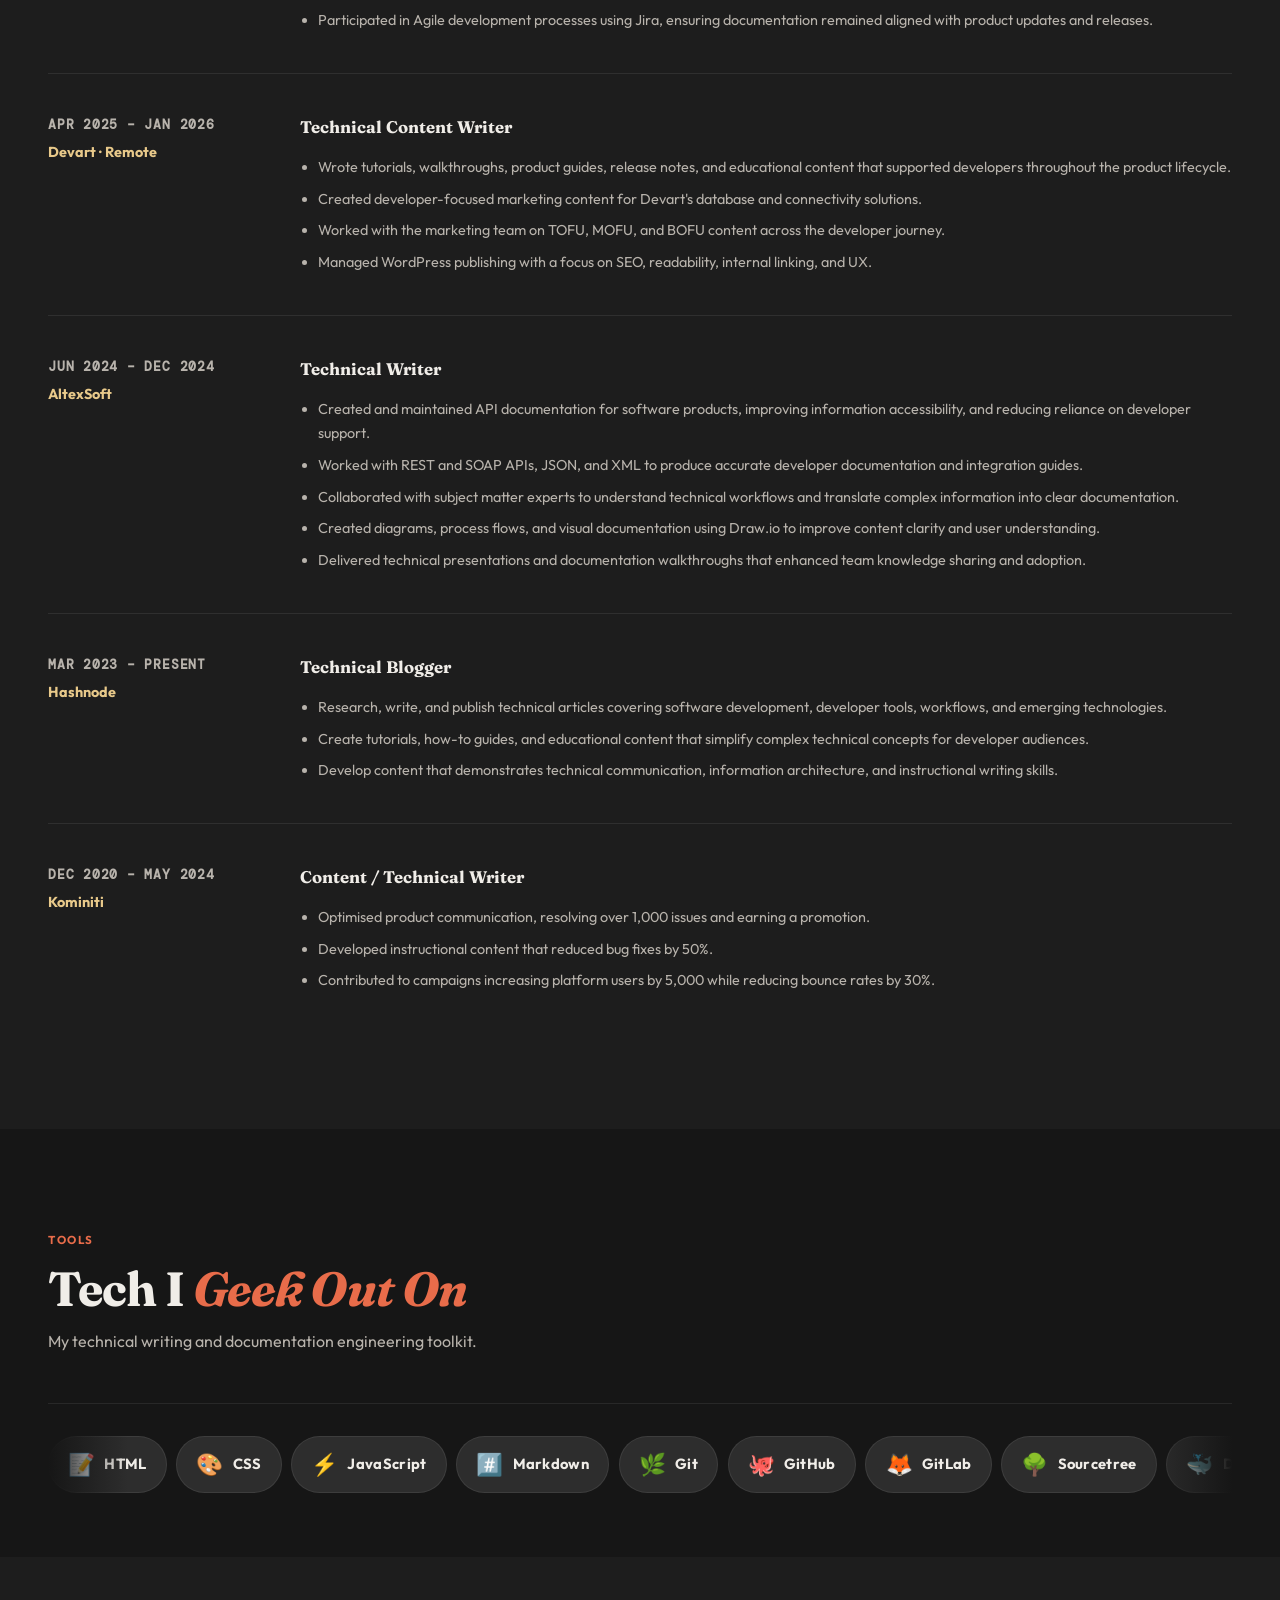
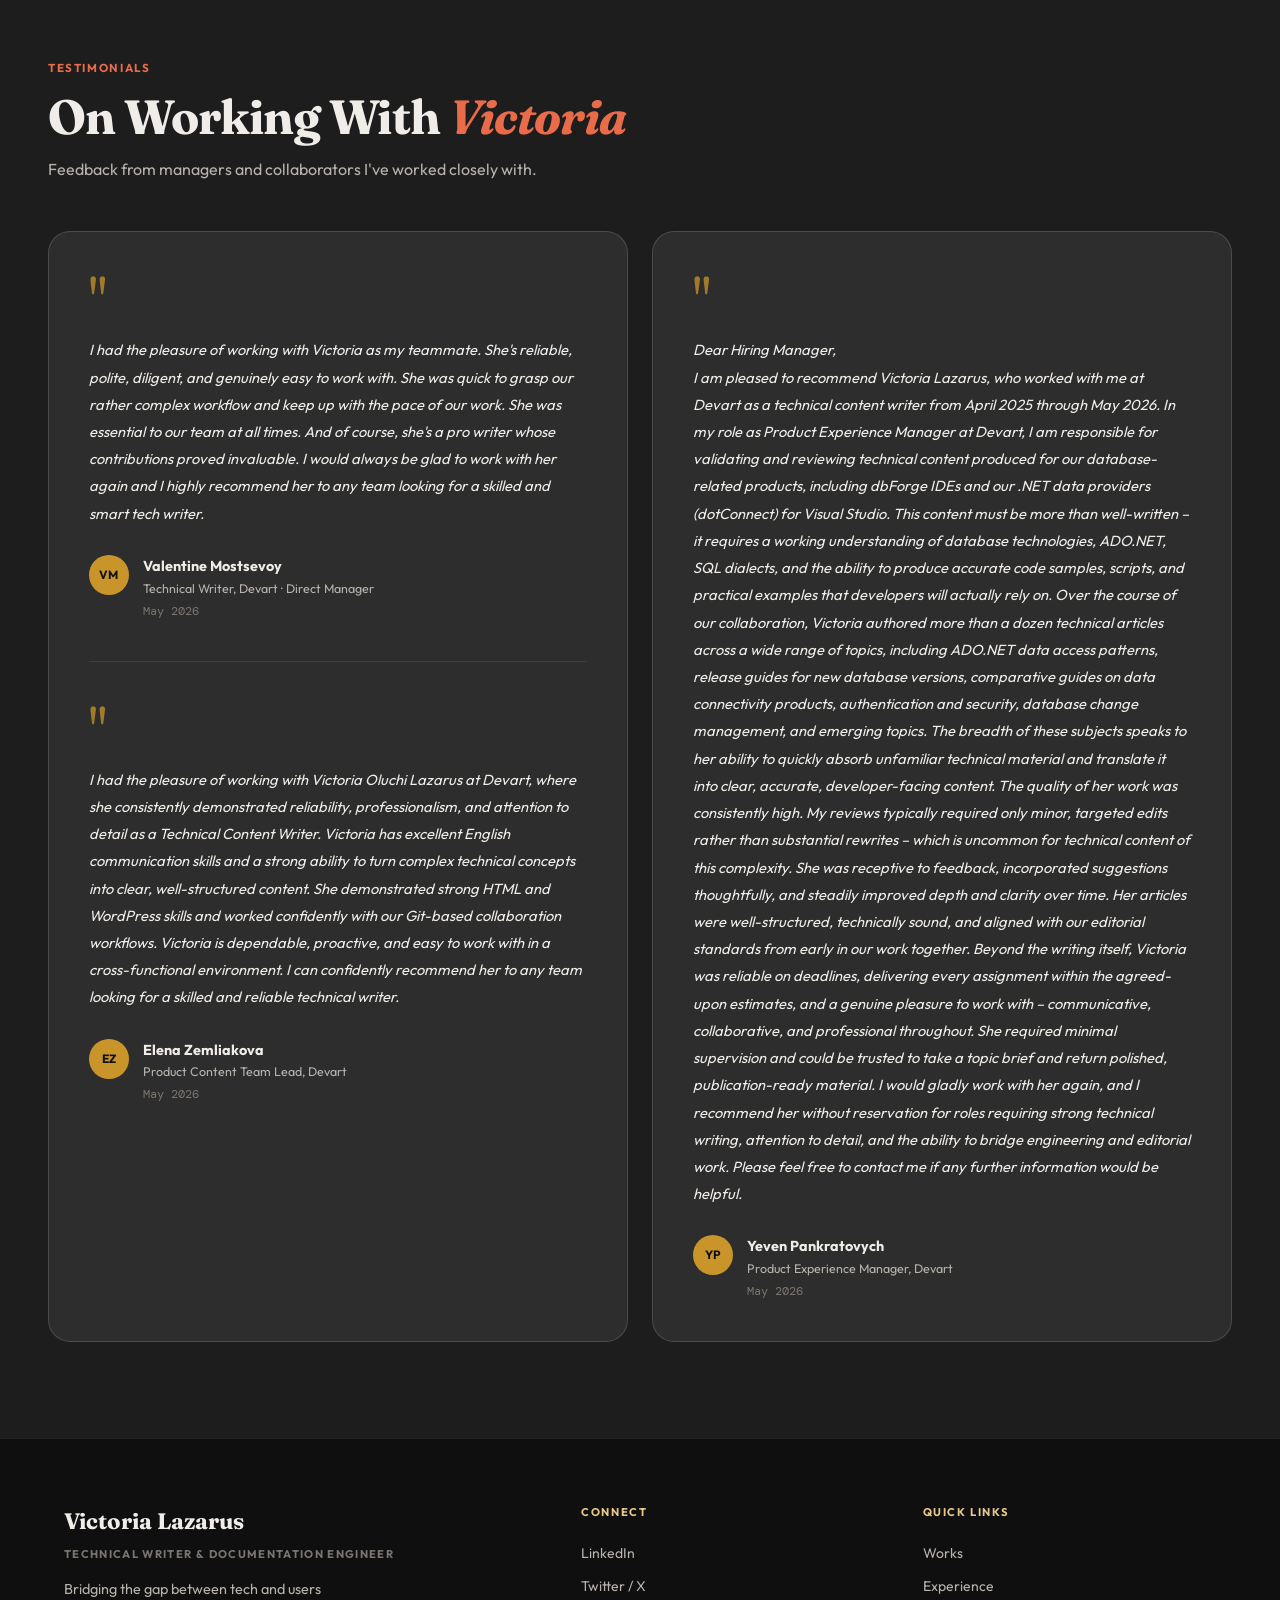
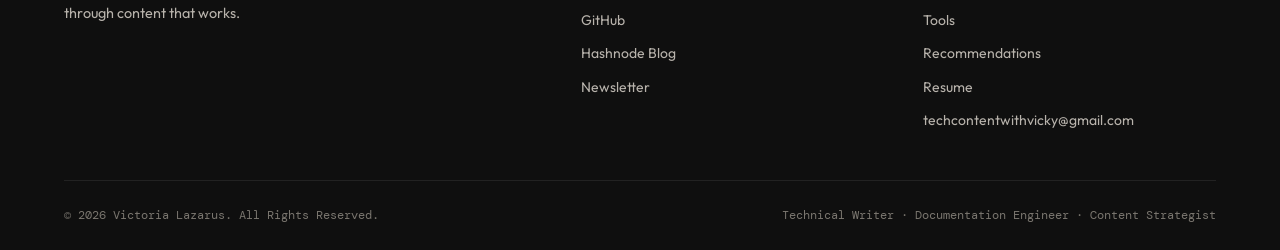
==== commit c417f298: "change resume link" ====
--- a/index.html
+++ b/index.html
@@ -125,7 +125,7 @@
   <a href="#experience" class="mobile-link">Experience</a>
   <a href="#tools" class="mobile-link">Tools</a>
   <a href="#recommendations" class="mobile-link">Recommendations</a>
-  <a href="https://eu.wps.com/cms/docs/d/cbRadtAJSFYD7aQr" target="_blank" class="mobile-link">My Resume</a>
+  <a href="https://eu.wps.com/cms/docs/d/cbRadmYGtJEgfeYY" target="_blank" class="mobile-link">My Resume</a>
   <a href="mailto:techcontentwithvicky@gmail.com" class="mobile-link">Contact</a>
 </div>
 
@@ -164,7 +164,7 @@
       <div class="stat-item"><span class="stat-num">30+</span><span class="stat-label">Articles Published</span></div>
     </div>
     <div class="hero-cta">
-      <a href="https://eu.wps.com/cms/docs/d/cbRadtAJSFYD7aQr" target="_blank" class="btn btn-primary">View My Resume</a>
+      <a href="https://eu.wps.com/cms/docs/d/cbRadmYGtJEgfeYY" target="_blank" class="btn btn-primary">View My Resume</a>
       <a href="mailto:techcontentwithvicky@gmail.com" class="btn btn-outline">Send a Mail</a>
     </div>
     <div class="hero-socials">
@@ -629,7 +629,7 @@
   <div class="footer-top">
     <div class="footer-brand">
       <p>Victoria Lazarus</p>
-      <span>Technical Content Specialist &amp; Documentation Engineer</span>
+      <span>Technical Writer &amp; Documentation Engineer</span>
       <p class="footer-bio">Bridging the gap between tech and users through content that works.</p>
     </div>
     <div>
@@ -649,7 +649,7 @@
         <a href="#experience" class="footer-link">Experience</a>
         <a href="#tools" class="footer-link">Tools</a>
         <a href="#recommendations" class="footer-link">Recommendations</a>
-        <a href="https://eu.wps.com/cms/docs/d/cbRadtAJSFYD7aQr" target="_blank" class="footer-link">Resume</a>
+        <a href="https://eu.wps.com/cms/docs/d/cbRadmYGtJEgfeYY" target="_blank" class="footer-link">Resume</a>
         <a href="mailto:techcontentwithvicky@gmail.com" class="footer-link">techcontentwithvicky@gmail.com</a>
       </div>
     </div>
